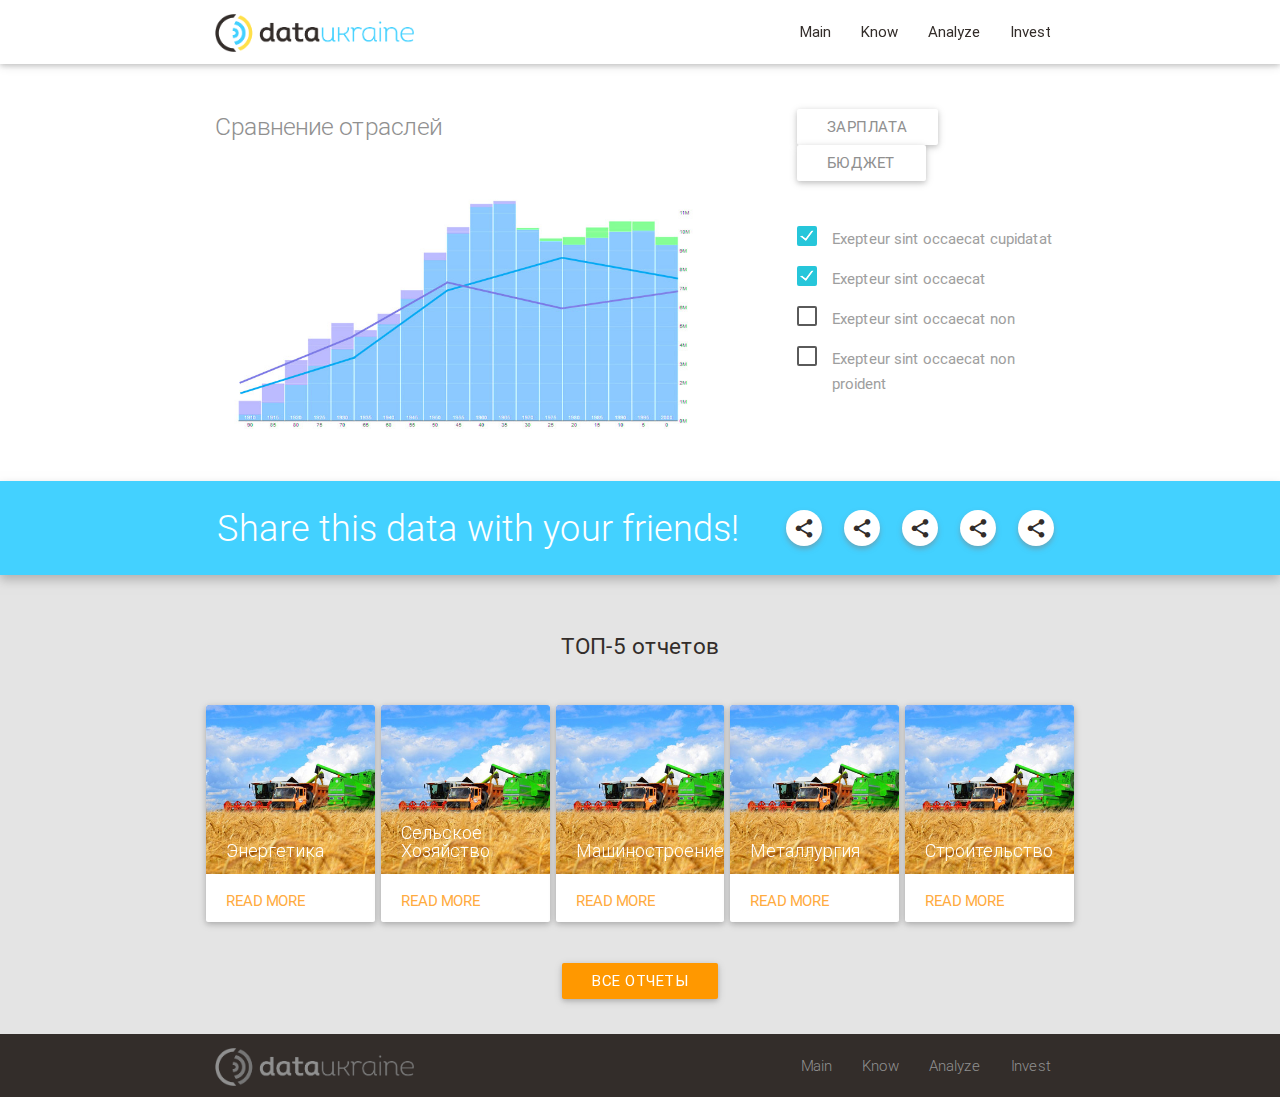
==== analyze.html @ 665a2285 "analyze page" ====
<!DOCTYPE html>
<html lang="en">
<head>
  <meta http-equiv="Content-Type" content="text/html; charset=UTF-8"/>
  <meta name="viewport" content="width=device-width, initial-scale=1, maximum-scale=1.0, user-scalable=no"/>
  <title>DataUkraine Analyze</title>

  <!-- CSS  -->
  <link href="css/materialize.css" type="text/css" rel="stylesheet" media="screen,projection"/>
  <link href="css/style.css" type="text/css" rel="stylesheet" media="screen,projection"/>
</head>
<body>
  <header class="fixed">
    <nav id="navigation" class="white" role="navigation">
      <div class="nav-wrapper container">
        <a id="logo-container" href="#" class="brand-logo">
          <img src="images/logo.png" alt="Logo">
        </a>
        <ul class="right hide-on-med-and-down">
          <li><a href="#">Main</a></li>
          <li><a href="#">Know</a></li>
          <li><a href="#">Analyze</a></li>
          <li><a href="#">Invest</a></li>
        </ul>

        <ul id="nav-mobile" class="side-nav">
          <li><a href="#">Main</a></li>
          <li><a href="#">Know</a></li>
          <li><a href="#">Analyze</a></li>
          <li><a href="#">Invest</a></li>
        </ul>
        <a href="#" data-activates="nav-mobile" class="button-collapse"><i class="mdi-navigation-menu"></i></a>
      </div>
    </nav>
  </header>

  <main>

    <div class="section">
      <div class="container">
        <div class="row">
          <div class="col m8">
            <div class="heading">
              <h5 class="header light light-grey-text">Сравнение отраслей</h5>
            </div>
            <div class="image">
              <img src="images/analyze-chart.jpg" alt="">
            </div>
          </div>
          <div class="col m4">
            <div class="heading">
              <a href="#" class="btn white light-grey-text">Зарплата</a>
              <a href="#" class="btn white light-grey-text">Бюджет</a>
            </div>
            <form action="#">
              <p>
                <input type="checkbox" class="filled-in" id="ch-checkbox-1" checked="checked" />
                <label for="ch-checkbox-1">Exepteur sint occaecat cupidatat</label>
              </p>
              <p>
                <input type="checkbox" class="filled-in" id="ch-checkbox-2" checked="checked" />
                <label for="ch-checkbox-2">Exepteur sint occaecat</label>
              </p>
              <p>
                <input type="checkbox" class="filled-in" id="ch-checkbox-3" />
                <label for="ch-checkbox-3">Exepteur sint occaecat non</label>
              </p>
               <p>
                <input type="checkbox" class="filled-in" id="ch-checkbox-4" />
                <label for="ch-checkbox-4">Exepteur sint occaecat non proident</label>
              </p>
            </form>
          </div>
        </div>
      </div>
    </div>

    <div class="section blue share-section bottom-shadow">
      <div class="container">
        <div class="center">
          <h4 class="header light white-text">Share this data with your friends!</h4>
          <ul class="sharing">
            <li>
              <a href="#"><i class="mdi-social-share"></i></a>
            </li>
            <li>
              <a href="#"><i class="mdi-social-share"></i></a>
            </li>
            <li>
              <a href="#"><i class="mdi-social-share"></i></a>
            </li>
            <li>
              <a href="#"><i class="mdi-social-share"></i></a>
            </li>
            <li>
              <a href="#"><i class="mdi-social-share"></i></a>
            </li>
          </ul>
        </div>
      </div>
    </div>

    <div class="section light-grey-bg">
      <div class="container">
        <h2 class="section-title center black-text">ТОП-5 отчетов</h2>
        <div class="row">
          <div class="items-grid grid-5">

            <div class="item">
              <div class="card no-content">
                <div class="card-image waves-effect waves-block waves-light">
                  <img src="images/card-img.jpg">
                  <span class="card-title">Энергетика</span>
                </div>
                <div class="card-action">
                  <a href="#">Read more</a>
                </div>
              </div>
            </div>
            <div class="item">
              <div class="card no-content">
                <div class="card-image waves-effect waves-block waves-light">
                  <img src="images/card-img.jpg">
                  <span class="card-title">Сельское Хозяйство</span>
                </div>
                <div class="card-action">
                  <a href="#">Read more</a>
                </div>
              </div>
            </div>
            <div class="item">
              <div class="card no-content">
                <div class="card-image waves-effect waves-block waves-light">
                  <img src="images/card-img.jpg">
                  <span class="card-title">Машиностроение</span>
                </div>
                <div class="card-action">
                  <a href="#">Read more</a>
                </div>
              </div>
            </div>
            <div class="item">
              <div class="card no-content">
                <div class="card-image waves-effect waves-block waves-light">
                  <img src="images/card-img.jpg">
                  <span class="card-title">Металлургия</span>
                </div>
                <div class="card-action">
                  <a href="#">Read more</a>
                </div>
              </div>
            </div>
            <div class="item">
              <div class="card no-content">
                <div class="card-image waves-effect waves-block waves-light">
                  <img src="images/card-img.jpg">
                  <span class="card-title">Строительство</span>
                </div>
                <div class="card-action">
                  <a href="#">Read more</a>
                </div>
              </div>
            </div>
          </div>
        </div>

        <div class="row center">
          <a href="#" class="btn waves-effect waves-light orange">Все отчеты</a>
        </div>
      </div>
    </div>

  </main>

  <footer class="page-footer">
    <div class="footer-copyright">
      <div class="container">
        <div class="row">
          <div class="col m6">
            <div class="footer-logo">
              <img src="images/footer-logo.png" alt="Footer logo">
            </div>
          </div>
          <div class="col m6">
            <nav class="footer-nav">
              <ul class="right hide-on-med-and-down">
                <li><a href="#">Main</a></li>
                <li><a href="#">Know</a></li>
                <li><a href="#">Analyze</a></li>
                <li><a href="#">Invest</a></li>
              </ul>
            </nav>
          </div>
        </div>
      </div>
    </div>
  </footer>


  <!--  Scripts-->
  <script src="https://code.jquery.com/jquery-2.1.1.min.js"></script>
  <script src="js/bin/materialize.js"></script>
  <script src="js/scrollFire.js"></script>
  <script src="js/init.js"></script>

  </body>
</html>
---- css/style.css ----
/**** GENERAL ****/
/* line 10, ../sass/style.scss */
.image img {
  width: 100%;
}

/* line 11, ../sass/style.scss */
.upper {
  text-transform: uppercase;
}

/* line 13, ../sass/style.scss */
.black-text {
  color: #332d2a !important;
}

/* line 14, ../sass/style.scss */
.grey-text {
  color: #767676 !important;
}

/* line 15, ../sass/style.scss */
.light-grey-text {
  color: #909090 !important;
}

/* line 16, ../sass/style.scss */
.yellow-text {
  color: #ffe04a !important;
}

/* line 17, ../sass/style.scss */
.blue-text {
  color: #43d1ff !important;
}

/* line 19, ../sass/style.scss */
.yellow {
  background-color: #ffe04a !important;
}

/* line 20, ../sass/style.scss */
.blue {
  background-color: #43d1ff !important;
}

/* line 21, ../sass/style.scss */
.light-grey {
  background-color: #909090 !important;
}

/* line 22, ../sass/style.scss */
.light-grey-bg {
  background-color: #e4e4e4 !important;
}

/* line 23, ../sass/style.scss */
.text-shadow {
  text-shadow: 1px 1px 1px black;
}

/* line 25, ../sass/style.scss */
.bottom-shadow {
  -webkit-box-shadow: 0 5px 10px 0px rgba(128, 128, 128, 0.5);
  -moz-box-shadow: 0 5px 10px 0px rgba(128, 128, 128, 0.5);
  box-shadow: 0 5px 10px 0px rgba(128, 128, 128, 0.5);
}

/* line 31, ../sass/style.scss */
.transparent {
  background-color: transparent !important;
  box-shadow: none !important;
  -webkit-box-shadow: none !important;
  -moz-box-shadow: none !important;
}

/* line 37, ../sass/style.scss */
.share-section {
  position: relative;
}
/* line 39, ../sass/style.scss */
.share-section .header {
  display: inline-block;
  margin: 0;
  font-size: 36px;
  line-height: 64px;
  vertical-align: middle;
}
/* line 40, ../sass/style.scss */
.share-section .sharing {
  display: inline-block;
  margin: 0 0 0 34px;
  padding: 0;
}
/* line 43, ../sass/style.scss */
.share-section .sharing li {
  display: inline-block;
  width: 54px;
  height: 54px;
  line-height: 64px;
  vertical-align: middle;
}
/* line 49, ../sass/style.scss */
.share-section .sharing li a {
  display: inline-block;
  text-align: center;
  height: 36px;
  width: 36px;
  line-height: 36px;
  border-radius: 50%;
  background: #fff;
  font-size: 22px;
  color: #332d2a;
  -webkit-box-shadow: 0 3px 5px 0px rgba(128, 128, 128, 0.5);
  -moz-box-shadow: 0 3px 5px 0px rgba(128, 128, 128, 0.5);
  box-shadow: 0 3px 5px 0px rgba(128, 128, 128, 0.5);
  -webkit-transition-duration: 0.3s;
  -moz-transition-duration: 0.3s;
  -ms-transition-duration: 0.3s;
  -o-transition-duration: 0.3s;
  transition-duration: 0.3s;
}
/* line 67, ../sass/style.scss */
.share-section .sharing li:hover a {
  background: orange;
  color: #fff;
  -webkit-transform: scale(1.5);
  -moz-transform: scale(1.5);
  -ms-transform: scale(1.5);
  -o-transform: scale(1.5);
  transform: scale(1.5);
}

/* line 81, ../sass/style.scss */
.fixed {
  position: fixed;
  top: 0;
  left: 0;
  right: 0;
  z-index: 9000;
}

/**** HEADER ****/
/* line 85, ../sass/style.scss */
header nav {
  -moz-transition: background-color 0.5s ease;
  -o-transition: background-color 0.5s ease;
  -webkit-transition: background-color 0.5s ease;
  transition: background-color 0.5s ease;
}
/* line 86, ../sass/style.scss */
header nav a {
  color: #332d2a;
}
/* line 92, ../sass/style.scss */
header nav.transparent {
  /*a {color: white;}*/
}

/* line 97, ../sass/style.scss */
.brand-logo img, .footer-logo img {
  max-width: 200px;
  padding: 14px 0;
}

/**** PAGE ****/
/* line 100, ../sass/style.scss */
.section-title {
  font-size: 1.5rem;
}

/* line 102, ../sass/style.scss */
.items-grid .item {
  padding: 0 3px;
  margin: 0;
  margin-bottom: 6px;
}
/* line 106, ../sass/style.scss */
.items-grid .item .wrapper {
  text-align: center;
  padding: 20px;
  background: #ccc;
  -moz-transition: background 0.5s ease;
  -o-transition: background 0.5s ease;
  -webkit-transition: background 0.5s ease;
  transition: background 0.5s ease;
}
/* line 114, ../sass/style.scss */
.items-grid .item .wrapper .title {
  text-transform: uppercase;
  color: #332d2a;
}
/* line 115, ../sass/style.scss */
.items-grid .item .wrapper .value {
  font-size: 2.5rem;
  color: #332d2a;
}
/* line 116, ../sass/style.scss */
.items-grid .item .wrapper:hover {
  background: #332d2a !important;
}
/* line 118, ../sass/style.scss */
.items-grid .item .wrapper:hover .title, .items-grid .item .wrapper:hover .value {
  color: #fff;
}

/* line 124, ../sass/style.scss */
.grid-5 .item {
  width: 20%;
  float: left;
}
/* line 126, ../sass/style.scss */
.grid-5 .item .wrapper {
  padding: 40px 20px;
}

/* line 131, ../sass/style.scss */
.greed-green .item .wrapper {
  background: #fff54e;
}
/* line 132, ../sass/style.scss */
.greed-green .item:nth-child(1) .wrapper {
  background: #5da30f;
}
/* line 133, ../sass/style.scss */
.greed-green .item:nth-child(2) .wrapper {
  background: #70be1a;
}
/* line 134, ../sass/style.scss */
.greed-green .item:nth-child(3) .wrapper {
  background: #7fcd2b;
}
/* line 135, ../sass/style.scss */
.greed-green .item:nth-child(4) .wrapper {
  background: #8ce42e;
}
/* line 136, ../sass/style.scss */
.greed-green .item:nth-child(5) .wrapper {
  background: #8ce42e;
}
/* line 137, ../sass/style.scss */
.greed-green .item:nth-child(6) .wrapper {
  background: #a4e95a;
}
/* line 138, ../sass/style.scss */
.greed-green .item:nth-child(7) .wrapper {
  background: #c2e95a;
}
/* line 139, ../sass/style.scss */
.greed-green .item:nth-child(8) .wrapper {
  background: #cce959;
}
/* line 140, ../sass/style.scss */
.greed-green .item:nth-child(9) .wrapper {
  background: #e7e958;
}
/* line 141, ../sass/style.scss */
.greed-green .item:nth-child(10) .wrapper {
  background: #fff54e;
}

/* line 144, ../sass/style.scss */
.cta-container {
  background-image: url("../images/background1.jpg");
  background-repeat: no-repeat;
  background-position: center;
  background-size: cover;
}
/* line 149, ../sass/style.scss */
.cta-container .wrapper {
  padding: 30px 0;
  overflow: hidden;
  height: 100%;
  background-color: rgba(71, 209, 255, 0.55);
}

/* line 152, ../sass/style.scss */
.section .heading {
  padding: 30px 0;
}
/* line 154, ../sass/style.scss */
.section .heading .header {
  margin: 0;
  line-height: 36px;
}

/* line 158, ../sass/style.scss */
.card .card-title {
  font-size: 18px;
  line-height: 1;
}
/* line 160, ../sass/style.scss */
.card.no-content .card-action {
  border-top: none;
  padding-top: 10px;
  padding-bottom: 10px;
}

/**** FOOTER ****/
/* line 164, ../sass/style.scss */
footer.page-footer {
  padding-top: 0;
  margin-top: 0;
}
/* line 167, ../sass/style.scss */
footer.page-footer .footer-copyright {
  background-color: #332d2a;
  height: 63px;
  line-height: 63px;
}
/* line 168, ../sass/style.scss */
footer.page-footer .footer-nav {
  box-shadow: none !important;
  background: transparent;
}
/* line 169, ../sass/style.scss */
footer.page-footer a {
  color: #909090;
}

/**** RESPONSE ****/
@media screen and (max-width: 768px) {
  /* line 176, ../sass/style.scss */
  .grid-5 .item {
    width: 25%;
    float: left;
  }
  /* line 178, ../sass/style.scss */
  .grid-5 .item .wrapper {
    padding: 20px 10px;
  }
}
@media screen and (max-width: 640px) {
  /* line 184, ../sass/style.scss */
  .grid-5 .item {
    width: 33.33%;
    float: left;
  }
  /* line 186, ../sass/style.scss */
  .grid-5 .item .wrapper {
    padding: 30px 10px;
  }
}
@media screen and (max-width: 480px) {
  /* line 192, ../sass/style.scss */
  .grid-5 .item {
    width: 50%;
    float: left;
  }
  /* line 194, ../sass/style.scss */
  .grid-5 .item .wrapper {
    padding: 20px 10px;
  }

  /* line 197, ../sass/style.scss */
  .brand-logo {
    right: 50%;
  }

  /* line 198, ../sass/style.scss */
  .brand-logo img, .footer-logo img {
    max-width: 150px;
  }
}
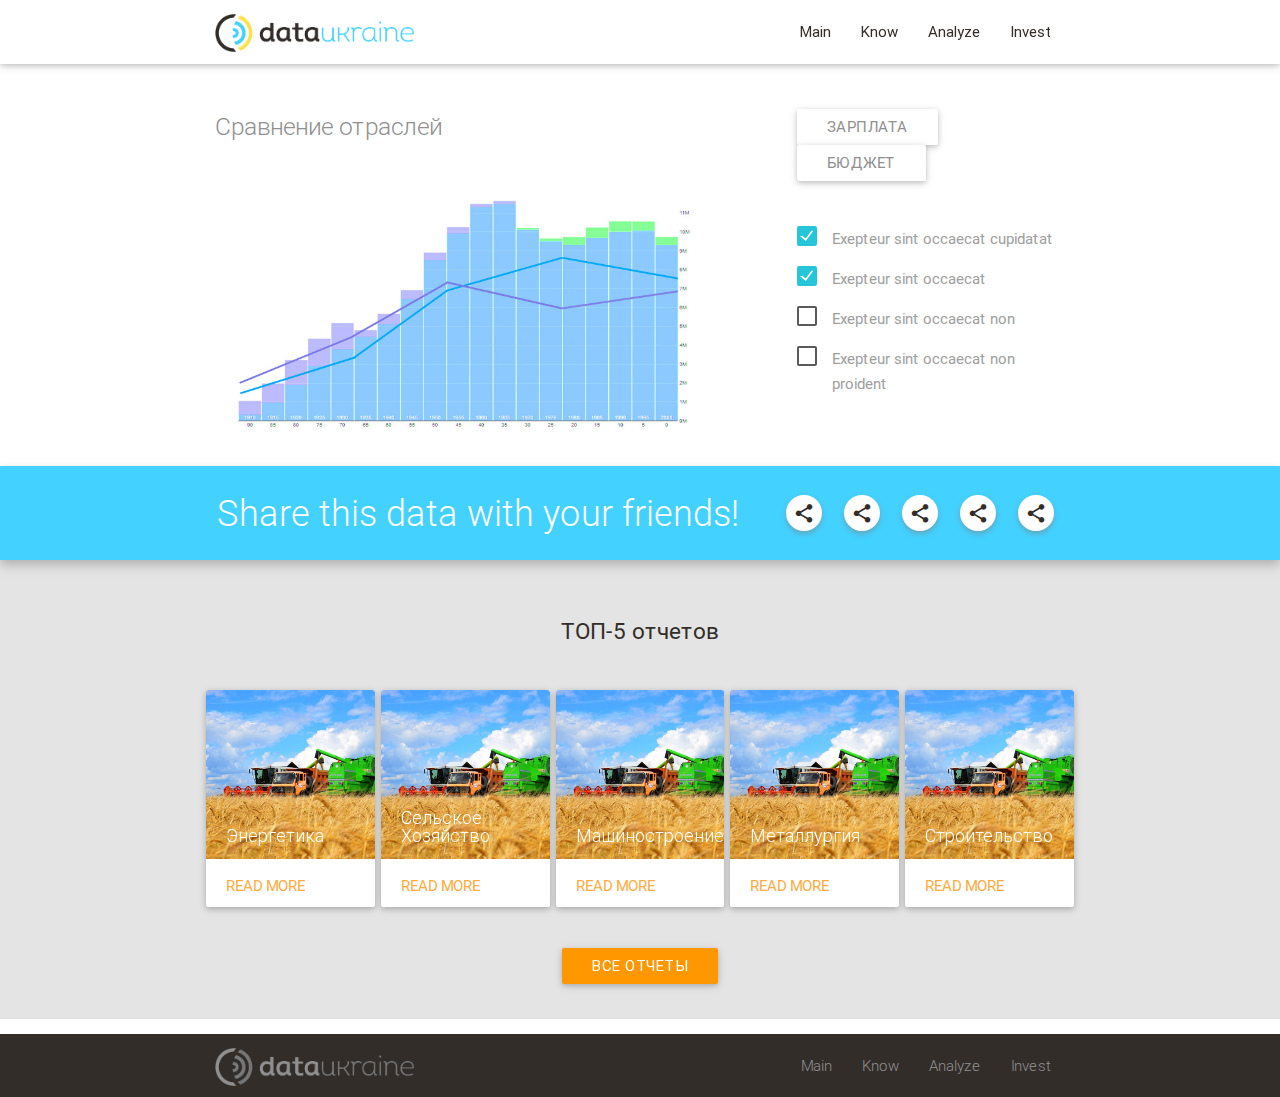
==== commit 5ff6a278: "login & register pages" ====
--- a/analyze.html
+++ b/analyze.html
@@ -36,7 +36,7 @@
 
   <main>
 
-    <div class="section">
+    <section class="section">
       <div class="container">
         <div class="row">
           <div class="col m8">
@@ -75,7 +75,7 @@
       </div>
     </div>
 
-    <div class="section blue share-section bottom-shadow">
+    <section class="section blue share-section bottom-shadow">
       <div class="container">
         <div class="center">
           <h4 class="header light white-text">Share this data with your friends!</h4>
@@ -98,9 +98,9 @@
           </ul>
         </div>
       </div>
-    </div>
-
-    <div class="section light-grey-bg">
+    </section>
+
+    <section class="section light-grey-bg">
       <div class="container">
         <h2 class="section-title center black-text">ТОП-5 отчетов</h2>
         <div class="row">
@@ -168,7 +168,7 @@
           <a href="#" class="btn waves-effect waves-light orange">Все отчеты</a>
         </div>
       </div>
-    </div>
+    </section>
 
   </main>
 
--- a/css/style.css
+++ b/css/style.css
@@ -1,84 +1,145 @@
+/* line 1, ../sass/animate.scss */
+.animated {
+  -webkit-animation-duration: 1s;
+  animation-duration: 1s;
+  -webkit-animation-fill-mode: both;
+  animation-fill-mode: both;
+}
+
+/* line 8, ../sass/animate.scss */
+.delayed {
+  -webkit-animation-delay: 0.6s;
+  animation-delay: 0.6s;
+}
+
+@-webkit-keyframes fadeInUp {
+  0% {
+    opacity: 0;
+    -webkit-transform: translate3d(0, 50%, 0);
+    transform: translate3d(0, 50%, 0);
+  }
+  100% {
+    opacity: 1;
+    -webkit-transform: none;
+    transform: none;
+  }
+}
+@keyframes fadeInUp {
+  0% {
+    opacity: 0;
+    -webkit-transform: translate3d(0, 50%, 0);
+    transform: translate3d(0, 50%, 0);
+  }
+  100% {
+    opacity: 1;
+    -webkit-transform: none;
+    transform: none;
+  }
+}
+/* line 41, ../sass/animate.scss */
+.fadeInUp {
+  -webkit-animation-name: fadeInUp;
+  animation-name: fadeInUp;
+}
+
 /**** GENERAL ****/
-/* line 10, ../sass/style.scss */
+/* line 16, ../sass/style.scss */
+.clearboth {
+  clear: both;
+  float: none;
+  width: 100%;
+}
+
+/* line 17, ../sass/style.scss */
 .image img {
   width: 100%;
 }
 
-/* line 11, ../sass/style.scss */
+/* line 18, ../sass/style.scss */
 .upper {
   text-transform: uppercase;
 }
 
-/* line 13, ../sass/style.scss */
+/* line 20, ../sass/style.scss */
 .black-text {
   color: #332d2a !important;
 }
 
-/* line 14, ../sass/style.scss */
+/* line 21, ../sass/style.scss */
 .grey-text {
   color: #767676 !important;
 }
 
-/* line 15, ../sass/style.scss */
+/* line 22, ../sass/style.scss */
 .light-grey-text {
   color: #909090 !important;
 }
 
-/* line 16, ../sass/style.scss */
+/* line 23, ../sass/style.scss */
 .yellow-text {
   color: #ffe04a !important;
 }
 
-/* line 17, ../sass/style.scss */
+/* line 24, ../sass/style.scss */
 .blue-text {
   color: #43d1ff !important;
 }
 
-/* line 19, ../sass/style.scss */
+/* line 26, ../sass/style.scss */
 .yellow {
   background-color: #ffe04a !important;
 }
 
-/* line 20, ../sass/style.scss */
+/* line 27, ../sass/style.scss */
 .blue {
   background-color: #43d1ff !important;
 }
 
-/* line 21, ../sass/style.scss */
+/* line 28, ../sass/style.scss */
 .light-grey {
   background-color: #909090 !important;
 }
 
-/* line 22, ../sass/style.scss */
+/* line 29, ../sass/style.scss */
 .light-grey-bg {
   background-color: #e4e4e4 !important;
 }
 
-/* line 23, ../sass/style.scss */
+/* line 30, ../sass/style.scss */
 .text-shadow {
   text-shadow: 1px 1px 1px black;
 }
 
-/* line 25, ../sass/style.scss */
+/* line 32, ../sass/style.scss */
+.link {
+  display: inline-block;
+  height: 36px;
+  line-height: 36px;
+  padding: 0 2rem;
+  text-align: center;
+  text-transform: uppercase;
+}
+
+/* line 34, ../sass/style.scss */
 .bottom-shadow {
-  -webkit-box-shadow: 0 5px 10px 0px rgba(128, 128, 128, 0.5);
-  -moz-box-shadow: 0 5px 10px 0px rgba(128, 128, 128, 0.5);
-  box-shadow: 0 5px 10px 0px rgba(128, 128, 128, 0.5);
-}
-
-/* line 31, ../sass/style.scss */
+  -moz-box-shadow: rgba(128, 128, 128, 0.5) 0 5px 10px 0px;
+  -webkit-box-shadow: rgba(128, 128, 128, 0.5) 0 5px 10px 0px;
+  box-shadow: rgba(128, 128, 128, 0.5) 0 5px 10px 0px;
+}
+
+/* line 36, ../sass/style.scss */
 .transparent {
   background-color: transparent !important;
+  -moz-box-shadow: none !important;
+  -webkit-box-shadow: none !important;
   box-shadow: none !important;
-  -webkit-box-shadow: none !important;
-  -moz-box-shadow: none !important;
-}
-
-/* line 37, ../sass/style.scss */
+}
+
+/* line 40, ../sass/style.scss */
 .share-section {
   position: relative;
 }
-/* line 39, ../sass/style.scss */
+/* line 42, ../sass/style.scss */
 .share-section .header {
   display: inline-block;
   margin: 0;
@@ -86,13 +147,13 @@
   line-height: 64px;
   vertical-align: middle;
 }
-/* line 40, ../sass/style.scss */
+/* line 43, ../sass/style.scss */
 .share-section .sharing {
   display: inline-block;
   margin: 0 0 0 34px;
   padding: 0;
 }
-/* line 43, ../sass/style.scss */
+/* line 46, ../sass/style.scss */
 .share-section .sharing li {
   display: inline-block;
   width: 54px;
@@ -100,7 +161,7 @@
   line-height: 64px;
   vertical-align: middle;
 }
-/* line 49, ../sass/style.scss */
+/* line 52, ../sass/style.scss */
 .share-section .sharing li a {
   display: inline-block;
   text-align: center;
@@ -111,27 +172,25 @@
   background: #fff;
   font-size: 22px;
   color: #332d2a;
-  -webkit-box-shadow: 0 3px 5px 0px rgba(128, 128, 128, 0.5);
-  -moz-box-shadow: 0 3px 5px 0px rgba(128, 128, 128, 0.5);
-  box-shadow: 0 3px 5px 0px rgba(128, 128, 128, 0.5);
-  -webkit-transition-duration: 0.3s;
-  -moz-transition-duration: 0.3s;
-  -ms-transition-duration: 0.3s;
-  -o-transition-duration: 0.3s;
-  transition-duration: 0.3s;
-}
-/* line 67, ../sass/style.scss */
+  -moz-box-shadow: rgba(128, 128, 128, 0.5) 0 3px 5px 0px;
+  -webkit-box-shadow: rgba(128, 128, 128, 0.5) 0 3px 5px 0px;
+  box-shadow: rgba(128, 128, 128, 0.5) 0 3px 5px 0px;
+  -moz-transition-duration: 0.25s;
+  -o-transition-duration: 0.25s;
+  -webkit-transition-duration: 0.25s;
+  transition-duration: 0.25s;
+}
+/* line 63, ../sass/style.scss */
 .share-section .sharing li:hover a {
   background: orange;
   color: #fff;
-  -webkit-transform: scale(1.5);
   -moz-transform: scale(1.5);
   -ms-transform: scale(1.5);
-  -o-transform: scale(1.5);
+  -webkit-transform: scale(1.5);
   transform: scale(1.5);
 }
 
-/* line 81, ../sass/style.scss */
+/* line 73, ../sass/style.scss */
 .fixed {
   position: fixed;
   top: 0;
@@ -141,41 +200,41 @@
 }
 
 /**** HEADER ****/
-/* line 85, ../sass/style.scss */
+/* line 77, ../sass/style.scss */
 header nav {
-  -moz-transition: background-color 0.5s ease;
-  -o-transition: background-color 0.5s ease;
-  -webkit-transition: background-color 0.5s ease;
-  transition: background-color 0.5s ease;
-}
-/* line 86, ../sass/style.scss */
+  -moz-transition: background 0.5s ease;
+  -o-transition: background 0.5s ease;
+  -webkit-transition: background 0.5s ease;
+  transition: background 0.5s ease;
+}
+/* line 78, ../sass/style.scss */
 header nav a {
   color: #332d2a;
 }
-/* line 92, ../sass/style.scss */
+/* line 81, ../sass/style.scss */
 header nav.transparent {
   /*a {color: white;}*/
 }
 
-/* line 97, ../sass/style.scss */
+/* line 86, ../sass/style.scss */
 .brand-logo img, .footer-logo img {
   max-width: 200px;
   padding: 14px 0;
 }
 
 /**** PAGE ****/
-/* line 100, ../sass/style.scss */
+/* line 89, ../sass/style.scss */
 .section-title {
   font-size: 1.5rem;
 }
 
-/* line 102, ../sass/style.scss */
+/* line 91, ../sass/style.scss */
 .items-grid .item {
   padding: 0 3px;
   margin: 0;
   margin-bottom: 6px;
 }
-/* line 106, ../sass/style.scss */
+/* line 95, ../sass/style.scss */
 .items-grid .item .wrapper {
   text-align: center;
   padding: 20px;
@@ -185,88 +244,88 @@
   -webkit-transition: background 0.5s ease;
   transition: background 0.5s ease;
 }
-/* line 114, ../sass/style.scss */
+/* line 100, ../sass/style.scss */
 .items-grid .item .wrapper .title {
   text-transform: uppercase;
   color: #332d2a;
 }
-/* line 115, ../sass/style.scss */
+/* line 101, ../sass/style.scss */
 .items-grid .item .wrapper .value {
   font-size: 2.5rem;
   color: #332d2a;
 }
-/* line 116, ../sass/style.scss */
+/* line 102, ../sass/style.scss */
 .items-grid .item .wrapper:hover {
   background: #332d2a !important;
 }
-/* line 118, ../sass/style.scss */
+/* line 104, ../sass/style.scss */
 .items-grid .item .wrapper:hover .title, .items-grid .item .wrapper:hover .value {
   color: #fff;
 }
 
-/* line 124, ../sass/style.scss */
+/* line 110, ../sass/style.scss */
 .grid-5 .item {
   width: 20%;
   float: left;
 }
-/* line 126, ../sass/style.scss */
+/* line 112, ../sass/style.scss */
 .grid-5 .item .wrapper {
   padding: 40px 20px;
 }
 
-/* line 131, ../sass/style.scss */
+/* line 117, ../sass/style.scss */
 .greed-green .item .wrapper {
   background: #fff54e;
 }
-/* line 132, ../sass/style.scss */
+/* line 118, ../sass/style.scss */
 .greed-green .item:nth-child(1) .wrapper {
   background: #5da30f;
 }
-/* line 133, ../sass/style.scss */
+/* line 119, ../sass/style.scss */
 .greed-green .item:nth-child(2) .wrapper {
   background: #70be1a;
 }
-/* line 134, ../sass/style.scss */
+/* line 120, ../sass/style.scss */
 .greed-green .item:nth-child(3) .wrapper {
   background: #7fcd2b;
 }
-/* line 135, ../sass/style.scss */
+/* line 121, ../sass/style.scss */
 .greed-green .item:nth-child(4) .wrapper {
   background: #8ce42e;
 }
-/* line 136, ../sass/style.scss */
+/* line 122, ../sass/style.scss */
 .greed-green .item:nth-child(5) .wrapper {
   background: #8ce42e;
 }
-/* line 137, ../sass/style.scss */
+/* line 123, ../sass/style.scss */
 .greed-green .item:nth-child(6) .wrapper {
   background: #a4e95a;
 }
-/* line 138, ../sass/style.scss */
+/* line 124, ../sass/style.scss */
 .greed-green .item:nth-child(7) .wrapper {
   background: #c2e95a;
 }
-/* line 139, ../sass/style.scss */
+/* line 125, ../sass/style.scss */
 .greed-green .item:nth-child(8) .wrapper {
   background: #cce959;
 }
-/* line 140, ../sass/style.scss */
+/* line 126, ../sass/style.scss */
 .greed-green .item:nth-child(9) .wrapper {
   background: #e7e958;
 }
-/* line 141, ../sass/style.scss */
+/* line 127, ../sass/style.scss */
 .greed-green .item:nth-child(10) .wrapper {
   background: #fff54e;
 }
 
-/* line 144, ../sass/style.scss */
+/* line 130, ../sass/style.scss */
 .cta-container {
   background-image: url("../images/background1.jpg");
   background-repeat: no-repeat;
   background-position: center;
   background-size: cover;
 }
-/* line 149, ../sass/style.scss */
+/* line 135, ../sass/style.scss */
 .cta-container .wrapper {
   padding: 30px 0;
   overflow: hidden;
@@ -274,22 +333,22 @@
   background-color: rgba(71, 209, 255, 0.55);
 }
 
-/* line 152, ../sass/style.scss */
+/* line 138, ../sass/style.scss */
 .section .heading {
   padding: 30px 0;
 }
-/* line 154, ../sass/style.scss */
+/* line 140, ../sass/style.scss */
 .section .heading .header {
   margin: 0;
   line-height: 36px;
 }
 
-/* line 158, ../sass/style.scss */
+/* line 144, ../sass/style.scss */
 .card .card-title {
   font-size: 18px;
   line-height: 1;
 }
-/* line 160, ../sass/style.scss */
+/* line 146, ../sass/style.scss */
 .card.no-content .card-action {
   border-top: none;
   padding-top: 10px;
@@ -297,67 +356,116 @@
 }
 
 /**** FOOTER ****/
-/* line 164, ../sass/style.scss */
+/* line 150, ../sass/style.scss */
 footer.page-footer {
   padding-top: 0;
   margin-top: 0;
 }
-/* line 167, ../sass/style.scss */
+/* line 153, ../sass/style.scss */
 footer.page-footer .footer-copyright {
   background-color: #332d2a;
   height: 63px;
   line-height: 63px;
 }
-/* line 168, ../sass/style.scss */
+/* line 154, ../sass/style.scss */
 footer.page-footer .footer-nav {
   box-shadow: none !important;
   background: transparent;
 }
-/* line 169, ../sass/style.scss */
+/* line 155, ../sass/style.scss */
 footer.page-footer a {
   color: #909090;
 }
 
+/******* LOGIN PAGE *******/
+/* line 161, ../sass/style.scss */
+body.fixed {
+  position: absolute;
+  top: 0;
+  left: 0;
+  right: 0;
+  bottom: 0;
+  overflow: hidden;
+}
+
+/* line 162, ../sass/style.scss */
+#login-banner {
+  position: fixed;
+  z-index: 0;
+  top: 0;
+  left: 0;
+  right: 0;
+  height: 350px;
+  overflow: hidden;
+  background-image: url("../images/background.jpg");
+  background-repeat: no-repeat;
+  background-position: center;
+  background-size: cover;
+}
+
+/* line 169, ../sass/style.scss */
+.login-section {
+  position: relative;
+  z-index: 1;
+  margin-top: 50px;
+}
+
+/* line 170, ../sass/style.scss */
+.logo-text {
+  font-size: 1.5em;
+  padding: 1em 0;
+}
+
+/* line 171, ../sass/style.scss */
+.login-wrapper {
+  background-color: white;
+  padding: 34px;
+}
+/* line 174, ../sass/style.scss */
+.login-wrapper .link {
+  font-size: 12px;
+}
+
 /**** RESPONSE ****/
 @media screen and (max-width: 768px) {
-  /* line 176, ../sass/style.scss */
+  /* line 180, ../sass/style.scss */
   .grid-5 .item {
     width: 25%;
     float: left;
   }
-  /* line 178, ../sass/style.scss */
+  /* line 182, ../sass/style.scss */
   .grid-5 .item .wrapper {
     padding: 20px 10px;
   }
 }
 @media screen and (max-width: 640px) {
-  /* line 184, ../sass/style.scss */
+  /* line 188, ../sass/style.scss */
   .grid-5 .item {
     width: 33.33%;
     float: left;
   }
-  /* line 186, ../sass/style.scss */
+  /* line 190, ../sass/style.scss */
   .grid-5 .item .wrapper {
     padding: 30px 10px;
   }
 }
 @media screen and (max-width: 480px) {
-  /* line 192, ../sass/style.scss */
+  /* line 196, ../sass/style.scss */
   .grid-5 .item {
     width: 50%;
     float: left;
   }
-  /* line 194, ../sass/style.scss */
+  /* line 198, ../sass/style.scss */
   .grid-5 .item .wrapper {
     padding: 20px 10px;
   }
 
-  /* line 197, ../sass/style.scss */
+  /* line 201, ../sass/style.scss */
   .brand-logo {
     right: 50%;
   }
 
-  /* line 198, ../sass/style.scss */
+  /* line 202, ../sass/style.scss */
   .brand-logo img, .footer-logo img {
     max-width: 150px;
   }
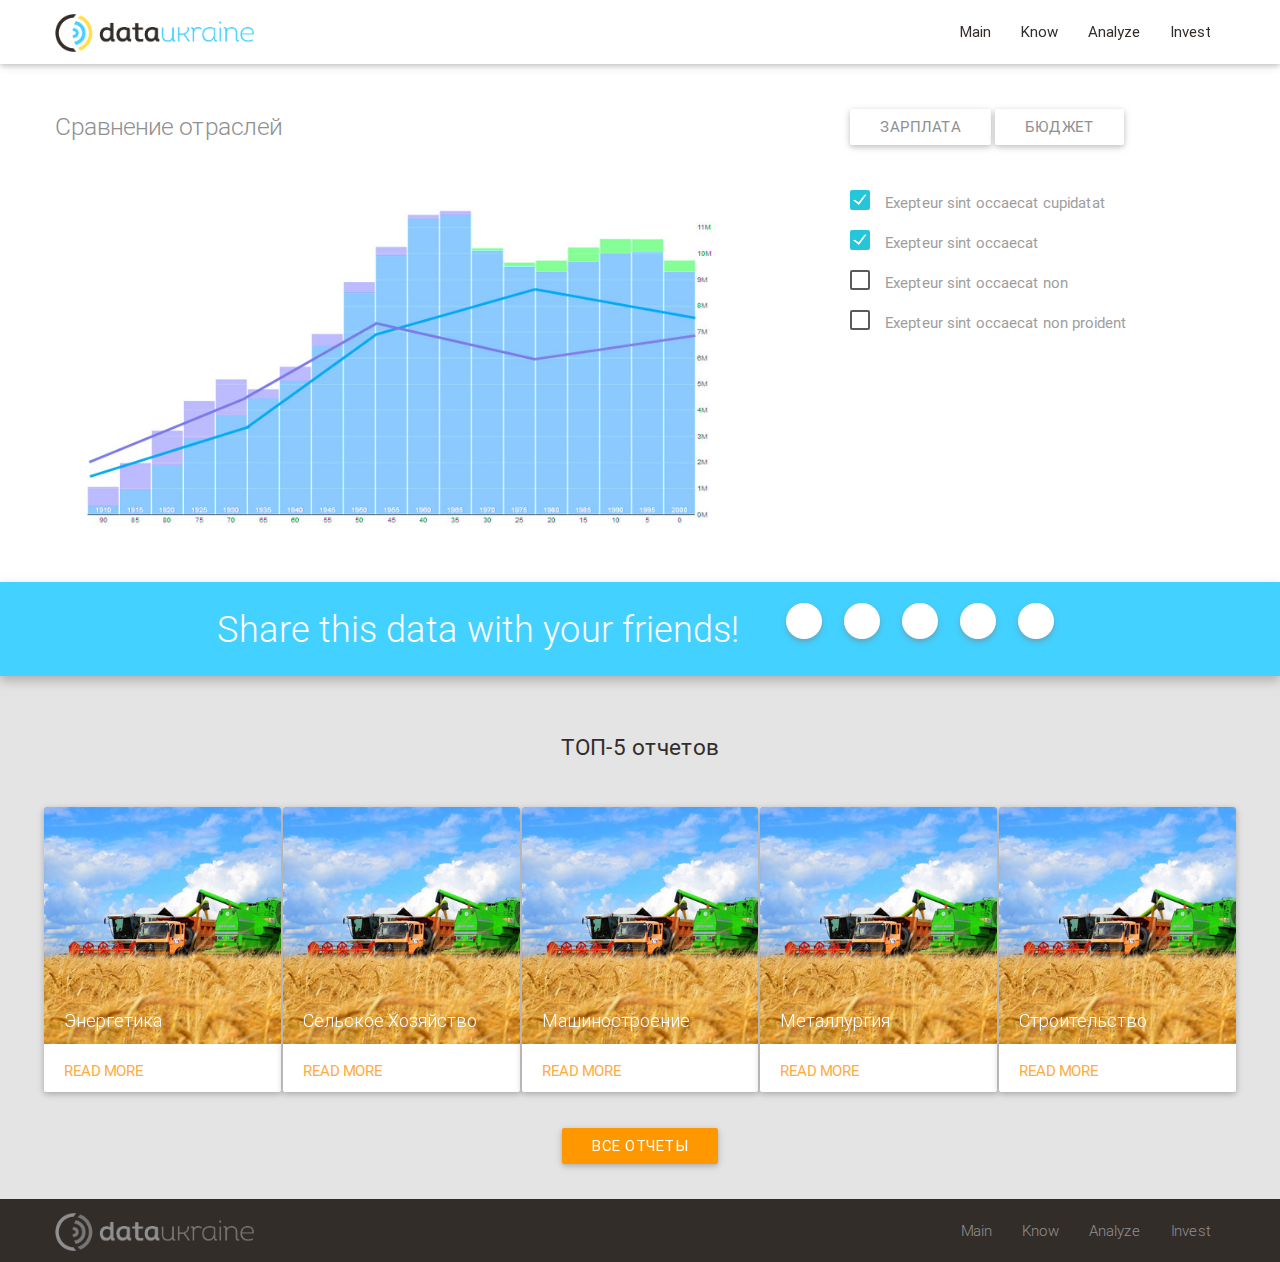
==== commit 848637de: "reports" ====
--- a/analyze.html
+++ b/analyze.html
@@ -73,7 +73,7 @@
           </div>
         </div>
       </div>
-    </div>
+    </section>
 
     <section class="section blue share-section bottom-shadow">
       <div class="container">
@@ -81,19 +81,19 @@
           <h4 class="header light white-text">Share this data with your friends!</h4>
           <ul class="sharing">
             <li>
-              <a href="#"><i class="mdi-social-share"></i></a>
-            </li>
-            <li>
-              <a href="#"><i class="mdi-social-share"></i></a>
-            </li>
-            <li>
-              <a href="#"><i class="mdi-social-share"></i></a>
-            </li>
-            <li>
-              <a href="#"><i class="mdi-social-share"></i></a>
-            </li>
-            <li>
-              <a href="#"><i class="mdi-social-share"></i></a>
+              <a href="#" class="facebook"><i class="fa fa-facebook"></i></a>
+            </li>
+            <li>
+              <a href="#" class="vk"><i class="fa fa-vk"></i></a>
+            </li>
+            <li>
+              <a href="#" class="google"><i class="fa fa-google-plus"></i></a>
+            </li>
+            <li>
+              <a href="#" class="twitter"><i class="fa fa-twitter"></i></a>
+            </li>
+            <li>
+              <a href="#" class="youtube"><i class="fa fa-youtube-play"></i></a>
             </li>
           </ul>
         </div>
--- a/css/style.css
+++ b/css/style.css
@@ -1,45 +1,398 @@
 /* line 1, ../sass/animate.scss */
 .animated {
+  -webkit-animation-fill-mode: both;
+  -moz-animation-fill-mode: both;
+  -ms-animation-fill-mode: both;
+  -o-animation-fill-mode: both;
+  animation-fill-mode: both;
   -webkit-animation-duration: 1s;
+  -moz-animation-duration: 1s;
+  -ms-animation-duration: 1s;
+  -o-animation-duration: 1s;
   animation-duration: 1s;
-  -webkit-animation-fill-mode: both;
-  animation-fill-mode: both;
-}
-
-/* line 8, ../sass/animate.scss */
-.delayed {
-  -webkit-animation-delay: 0.6s;
-  animation-delay: 0.6s;
+}
+/* line 13, ../sass/animate.scss */
+.animated .hinge {
+  -webkit-animation-duration: 2s;
+  -moz-animation-duration: 2s;
+  -ms-animation-duration: 2s;
+  -o-animation-duration: 2s;
+  animation-duration: 2s;
+}
+
+@-webkit-keyframes bounceIn {
+  0% {
+    opacity: 0;
+    -webkit-transform: scale(0.8);
+  }
+  50% {
+    opacity: 1;
+    -webkit-transform: scale(1.05);
+  }
+  100% {
+    opacity: 1;
+    -webkit-transform: scale(1);
+  }
+}
+@-moz-keyframes bounceIn {
+  0% {
+    opacity: 0;
+    -moz-transform: scale(0.8);
+  }
+  50% {
+    opacity: 1;
+    -moz-transform: scale(1.05);
+  }
+  100% {
+    opacity: 1;
+    -moz-transform: scale(1);
+  }
+}
+@-o-keyframes bounceIn {
+  0% {
+    opacity: 0;
+    -o-transform: scale(0.8);
+  }
+  50% {
+    opacity: 1;
+    -o-transform: scale(1.05);
+  }
+  100% {
+    opacity: 1;
+    -o-transform: scale(1);
+  }
+}
+@keyframes bounceIn {
+  0% {
+    opacity: 0;
+    transform: scale(0.8);
+  }
+  50% {
+    opacity: 1;
+    transform: scale(1.05);
+  }
+  100% {
+    opacity: 1;
+    transform: scale(1);
+  }
+}
+/* line 103, ../sass/animate.scss */
+.bounceIn {
+  -webkit-animation-name: bounceIn;
+  -moz-animation-name: bounceIn;
+  -o-animation-name: bounceIn;
+  animation-name: bounceIn;
+}
+
+@-webkit-keyframes fadeIn {
+  0% {
+    opacity: 0;
+  }
+  100% {
+    opacity: 1;
+  }
+}
+@-moz-keyframes fadeIn {
+  0% {
+    opacity: 0;
+  }
+  100% {
+    opacity: 1;
+  }
+}
+@-o-keyframes fadeIn {
+  0% {
+    opacity: 0;
+  }
+  100% {
+    opacity: 1;
+  }
+}
+@keyframes fadeIn {
+  0% {
+    opacity: 0;
+  }
+  100% {
+    opacity: 1;
+  }
+}
+/* line 152, ../sass/animate.scss */
+.delay {
+  -webkit-animation-delay: 0.30s;
+  -moz-animation-delay: 0.30s;
+  -o-animation-delay: 0.30s;
+  animation-delay: 0.30s;
+}
+
+/* line 159, ../sass/animate.scss */
+.delay-three {
+  -webkit-animation-delay: 0.60s;
+  -moz-animation-delay: 0.60s;
+  -o-animation-delay: 0.60s;
+  animation-delay: 0.60s;
+}
+
+/* line 167, ../sass/animate.scss */
+.delay-two {
+  -webkit-animation-delay: 1.0s;
+  -moz-animation-delay: 1.0s;
+  -o-animation-delay: 1.0s;
+  animation-delay: 1.0s;
+}
+
+/* line 174, ../sass/animate.scss */
+.delay-one {
+  -webkit-animation-delay: 1.5s;
+  -moz-animation-delay: 1.5s;
+  -o-animation-delay: 1.5s;
+  animation-delay: 1.5s;
+}
+
+/* line 181, ../sass/animate.scss */
+.fadeIn {
+  -webkit-animation-name: fadeIn;
+  -moz-animation-name: fadeIn;
+  -o-animation-name: fadeIn;
+  animation-name: fadeIn;
 }
 
 @-webkit-keyframes fadeInUp {
   0% {
     opacity: 0;
-    -webkit-transform: translate3d(0, 50%, 0);
-    transform: translate3d(0, 50%, 0);
-  }
-  100% {
-    opacity: 1;
-    -webkit-transform: none;
-    transform: none;
+    -webkit-transform: translateY(20px);
+  }
+  100% {
+    opacity: 1;
+    -webkit-transform: translateY(0);
+  }
+}
+@-moz-keyframes fadeInUp {
+  0% {
+    opacity: 0;
+    -moz-transform: translateY(20px);
+  }
+  100% {
+    opacity: 1;
+    -moz-transform: translateY(0);
+  }
+}
+@-o-keyframes fadeInUp {
+  0% {
+    opacity: 0;
+    -o-transform: translateY(20px);
+  }
+  100% {
+    opacity: 1;
+    -o-transform: translateY(0);
   }
 }
 @keyframes fadeInUp {
   0% {
     opacity: 0;
-    -webkit-transform: translate3d(0, 50%, 0);
-    transform: translate3d(0, 50%, 0);
-  }
-  100% {
-    opacity: 1;
-    -webkit-transform: none;
-    transform: none;
-  }
-}
-/* line 41, ../sass/animate.scss */
+    transform: translateY(20px);
+  }
+  100% {
+    opacity: 1;
+    transform: translateY(0);
+  }
+}
+/* line 236, ../sass/animate.scss */
 .fadeInUp {
   -webkit-animation-name: fadeInUp;
+  -moz-animation-name: fadeInUp;
+  -o-animation-name: fadeInUp;
   animation-name: fadeInUp;
+}
+
+@-webkit-keyframes fadeInDown {
+  0% {
+    opacity: 0;
+    -webkit-transform: translateY(-20px);
+  }
+  100% {
+    opacity: 1;
+    -webkit-transform: translateY(0);
+  }
+}
+@-moz-keyframes fadeInDown {
+  0% {
+    opacity: 0;
+    -moz-transform: translateY(-20px);
+  }
+  100% {
+    opacity: 1;
+    -moz-transform: translateY(0);
+  }
+}
+@-o-keyframes fadeInDown {
+  0% {
+    opacity: 0;
+    -o-transform: translateY(-20px);
+  }
+  100% {
+    opacity: 1;
+    -o-transform: translateY(0);
+  }
+}
+@keyframes fadeInDown {
+  0% {
+    opacity: 0;
+    transform: translateY(-20px);
+  }
+  100% {
+    opacity: 1;
+    transform: translateY(0);
+  }
+}
+/* line 291, ../sass/animate.scss */
+.fadeInDown {
+  -webkit-animation-name: fadeInDown;
+  -moz-animation-name: fadeInDown;
+  -o-animation-name: fadeInDown;
+  animation-name: fadeInDown;
+}
+
+@-webkit-keyframes fadeInLeft {
+  0% {
+    opacity: 0;
+    -webkit-transform: translateX(-20px);
+  }
+  100% {
+    opacity: 1;
+    -webkit-transform: translateX(0);
+  }
+}
+@-moz-keyframes fadeInLeft {
+  0% {
+    opacity: 0;
+    -moz-transform: translateX(-20px);
+  }
+  100% {
+    opacity: 1;
+    -moz-transform: translateX(0);
+  }
+}
+@-o-keyframes fadeInLeft {
+  0% {
+    opacity: 0;
+    -o-transform: translateX(-20px);
+  }
+  100% {
+    opacity: 1;
+    -o-transform: translateX(0);
+  }
+}
+@keyframes fadeInLeft {
+  0% {
+    opacity: 0;
+    transform: translateX(-20px);
+  }
+  100% {
+    opacity: 1;
+    transform: translateX(0);
+  }
+}
+/* line 346, ../sass/animate.scss */
+.fadeInLeft {
+  -webkit-animation-name: fadeInLeft;
+  -moz-animation-name: fadeInLeft;
+  -o-animation-name: fadeInLeft;
+  animation-name: fadeInLeft;
+}
+
+/* line 353, ../sass/animate.scss */
+.fadeOutDown {
+  -webkit-animation-name: fadeOutDown;
+  -moz-animation-name: fadeOutDown;
+  -o-animation-name: fadeOutDown;
+  animation-name: fadeOutDown;
+}
+
+@-webkit-keyframes fadeOutLeft {
+  0% {
+    opacity: 1;
+    -webkit-transform: translateX(0);
+  }
+  100% {
+    opacity: 0;
+    -webkit-transform: translateX(-20px);
+  }
+}
+@-moz-keyframes fadeOutLeft {
+  0% {
+    opacity: 1;
+    -moz-transform: translateX(0);
+  }
+  100% {
+    opacity: 0;
+    -moz-transform: translateX(-20px);
+  }
+}
+@-o-keyframes fadeOutLeft {
+  0% {
+    opacity: 1;
+    -o-transform: translateX(0);
+  }
+  100% {
+    opacity: 0;
+    -o-transform: translateX(-20px);
+  }
+}
+@keyframes fadeOutLeft {
+  0% {
+    opacity: 1;
+    transform: translateX(0);
+  }
+  100% {
+    opacity: 0;
+    transform: translateX(-20px);
+  }
+}
+@-webkit-keyframes fadeOut {
+  0% {
+    opacity: 1;
+  }
+  100% {
+    opacity: 0;
+  }
+}
+@-moz-keyframes fadeOut {
+  0% {
+    opacity: 1;
+  }
+  100% {
+    opacity: 0;
+  }
+}
+@-o-keyframes fadeOut {
+  0% {
+    opacity: 1;
+  }
+  100% {
+    opacity: 0;
+  }
+}
+@keyframes fadeOut {
+  0% {
+    opacity: 1;
+  }
+  100% {
+    opacity: 0;
+  }
+}
+/* line 449, ../sass/animate.scss */
+.animated .fadeOut {
+  -webkit-animation-name: fadeOut;
+  -moz-animation-name: fadeOut;
+  -o-animation-name: fadeOut;
+  animation-name: fadeOut;
+}
+/* line 455, ../sass/animate.scss */
+.animated .fadeOutLeft {
+  -webkit-animation-name: fadeOutLeft;
+  -moz-animation-name: fadeOutLeft;
+  -o-animation-name: fadeOutLeft;
+  animation-name: fadeOutLeft;
 }
 
 /**** GENERAL ****/
@@ -230,102 +583,127 @@
 
 /* line 91, ../sass/style.scss */
 .items-grid .item {
-  padding: 0 3px;
+  padding: 1px;
   margin: 0;
-  margin-bottom: 6px;
-}
-/* line 95, ../sass/style.scss */
+}
+/* line 92, ../sass/style.scss */
+.items-grid .item a {
+  position: relative;
+  display: block;
+}
+/* line 96, ../sass/style.scss */
+.items-grid .item .square {
+  width: 100%;
+  height: auto;
+  vertical-align: bottom;
+}
+/* line 97, ../sass/style.scss */
 .items-grid .item .wrapper {
+  position: absolute;
+  top: 0;
+  left: 0;
   text-align: center;
-  padding: 20px;
+  height: 100%;
+  width: 100%;
+  overflow: hidden;
   background: #ccc;
   -moz-transition: background 0.5s ease;
   -o-transition: background 0.5s ease;
   -webkit-transition: background 0.5s ease;
   transition: background 0.5s ease;
 }
-/* line 100, ../sass/style.scss */
+/* line 101, ../sass/style.scss */
+.items-grid .item .wrapper:before {
+  content: '';
+  display: inline-block;
+  height: 100%;
+  vertical-align: middle;
+}
+/* line 109, ../sass/style.scss */
+.items-grid .item .wrapper .content {
+  padding: 17px;
+  display: inline-block;
+  vertical-align: middle;
+  margin-left: -0.35em;
+}
+/* line 116, ../sass/style.scss */
 .items-grid .item .wrapper .title {
   text-transform: uppercase;
   color: #332d2a;
 }
-/* line 101, ../sass/style.scss */
+/* line 117, ../sass/style.scss */
 .items-grid .item .wrapper .value {
   font-size: 2.5rem;
   color: #332d2a;
 }
-/* line 102, ../sass/style.scss */
+/* line 118, ../sass/style.scss */
 .items-grid .item .wrapper:hover {
   background: #332d2a !important;
 }
-/* line 104, ../sass/style.scss */
+/* line 120, ../sass/style.scss */
 .items-grid .item .wrapper:hover .title, .items-grid .item .wrapper:hover .value {
   color: #fff;
 }
 
-/* line 110, ../sass/style.scss */
+/* line 126, ../sass/style.scss */
 .grid-5 .item {
   width: 20%;
   float: left;
 }
-/* line 112, ../sass/style.scss */
-.grid-5 .item .wrapper {
-  padding: 40px 20px;
-}
-
-/* line 117, ../sass/style.scss */
+
+/* line 133, ../sass/style.scss */
 .greed-green .item .wrapper {
   background: #fff54e;
 }
-/* line 118, ../sass/style.scss */
+/* line 134, ../sass/style.scss */
 .greed-green .item:nth-child(1) .wrapper {
   background: #5da30f;
 }
-/* line 119, ../sass/style.scss */
+/* line 135, ../sass/style.scss */
 .greed-green .item:nth-child(2) .wrapper {
   background: #70be1a;
 }
-/* line 120, ../sass/style.scss */
+/* line 136, ../sass/style.scss */
 .greed-green .item:nth-child(3) .wrapper {
   background: #7fcd2b;
 }
-/* line 121, ../sass/style.scss */
+/* line 137, ../sass/style.scss */
 .greed-green .item:nth-child(4) .wrapper {
   background: #8ce42e;
 }
-/* line 122, ../sass/style.scss */
+/* line 138, ../sass/style.scss */
 .greed-green .item:nth-child(5) .wrapper {
   background: #8ce42e;
 }
-/* line 123, ../sass/style.scss */
+/* line 139, ../sass/style.scss */
 .greed-green .item:nth-child(6) .wrapper {
   background: #a4e95a;
 }
-/* line 124, ../sass/style.scss */
+/* line 140, ../sass/style.scss */
 .greed-green .item:nth-child(7) .wrapper {
   background: #c2e95a;
 }
-/* line 125, ../sass/style.scss */
+/* line 141, ../sass/style.scss */
 .greed-green .item:nth-child(8) .wrapper {
   background: #cce959;
 }
-/* line 126, ../sass/style.scss */
+/* line 142, ../sass/style.scss */
 .greed-green .item:nth-child(9) .wrapper {
   background: #e7e958;
 }
-/* line 127, ../sass/style.scss */
+/* line 143, ../sass/style.scss */
 .greed-green .item:nth-child(10) .wrapper {
   background: #fff54e;
 }
 
-/* line 130, ../sass/style.scss */
+/* line 146, ../sass/style.scss */
 .cta-container {
   background-image: url("../images/background1.jpg");
   background-repeat: no-repeat;
   background-position: center;
   background-size: cover;
 }
-/* line 135, ../sass/style.scss */
+/* line 151, ../sass/style.scss */
 .cta-container .wrapper {
   padding: 30px 0;
   overflow: hidden;
@@ -333,22 +711,22 @@
   background-color: rgba(71, 209, 255, 0.55);
 }
 
-/* line 138, ../sass/style.scss */
+/* line 154, ../sass/style.scss */
 .section .heading {
   padding: 30px 0;
 }
-/* line 140, ../sass/style.scss */
+/* line 156, ../sass/style.scss */
 .section .heading .header {
   margin: 0;
   line-height: 36px;
 }
 
-/* line 144, ../sass/style.scss */
+/* line 160, ../sass/style.scss */
 .card .card-title {
   font-size: 18px;
   line-height: 1;
 }
-/* line 146, ../sass/style.scss */
+/* line 162, ../sass/style.scss */
 .card.no-content .card-action {
   border-top: none;
   padding-top: 10px;
@@ -356,29 +734,29 @@
 }
 
 /**** FOOTER ****/
-/* line 150, ../sass/style.scss */
+/* line 166, ../sass/style.scss */
 footer.page-footer {
   padding-top: 0;
   margin-top: 0;
 }
-/* line 153, ../sass/style.scss */
+/* line 169, ../sass/style.scss */
 footer.page-footer .footer-copyright {
   background-color: #332d2a;
   height: 63px;
   line-height: 63px;
 }
-/* line 154, ../sass/style.scss */
+/* line 170, ../sass/style.scss */
 footer.page-footer .footer-nav {
   box-shadow: none !important;
   background: transparent;
 }
-/* line 155, ../sass/style.scss */
+/* line 171, ../sass/style.scss */
 footer.page-footer a {
   color: #909090;
 }
 
 /******* LOGIN PAGE *******/
-/* line 161, ../sass/style.scss */
+/* line 177, ../sass/style.scss */
 body.fixed {
   position: absolute;
   top: 0;
@@ -388,7 +766,7 @@
   overflow: hidden;
 }
 
-/* line 162, ../sass/style.scss */
+/* line 178, ../sass/style.scss */
 #login-banner {
   position: fixed;
   z-index: 0;
@@ -403,69 +781,57 @@
   background-size: cover;
 }
 
-/* line 169, ../sass/style.scss */
+/* line 185, ../sass/style.scss */
 .login-section {
   position: relative;
   z-index: 1;
   margin-top: 50px;
 }
 
-/* line 170, ../sass/style.scss */
+/* line 186, ../sass/style.scss */
 .logo-text {
   font-size: 1.5em;
   padding: 1em 0;
 }
 
-/* line 171, ../sass/style.scss */
+/* line 187, ../sass/style.scss */
 .login-wrapper {
   background-color: white;
   padding: 34px;
 }
-/* line 174, ../sass/style.scss */
+/* line 190, ../sass/style.scss */
 .login-wrapper .link {
   font-size: 12px;
 }
 
 /**** RESPONSE ****/
 @media screen and (max-width: 768px) {
-  /* line 180, ../sass/style.scss */
+  /* line 196, ../sass/style.scss */
   .grid-5 .item {
     width: 25%;
     float: left;
   }
-  /* line 182, ../sass/style.scss */
-  .grid-5 .item .wrapper {
-    padding: 20px 10px;
-  }
 }
 @media screen and (max-width: 640px) {
-  /* line 188, ../sass/style.scss */
+  /* line 201, ../sass/style.scss */
   .grid-5 .item {
     width: 33.33%;
     float: left;
   }
-  /* line 190, ../sass/style.scss */
-  .grid-5 .item .wrapper {
-    padding: 30px 10px;
-  }
 }
 @media screen and (max-width: 480px) {
-  /* line 196, ../sass/style.scss */
+  /* line 206, ../sass/style.scss */
   .grid-5 .item {
     width: 50%;
     float: left;
   }
-  /* line 198, ../sass/style.scss */
-  .grid-5 .item .wrapper {
-    padding: 20px 10px;
-  }
-
-  /* line 201, ../sass/style.scss */
+
+  /* line 208, ../sass/style.scss */
   .brand-logo {
     right: 50%;
   }
 
-  /* line 202, ../sass/style.scss */
+  /* line 209, ../sass/style.scss */
   .brand-logo img, .footer-logo img {
     max-width: 150px;
   }
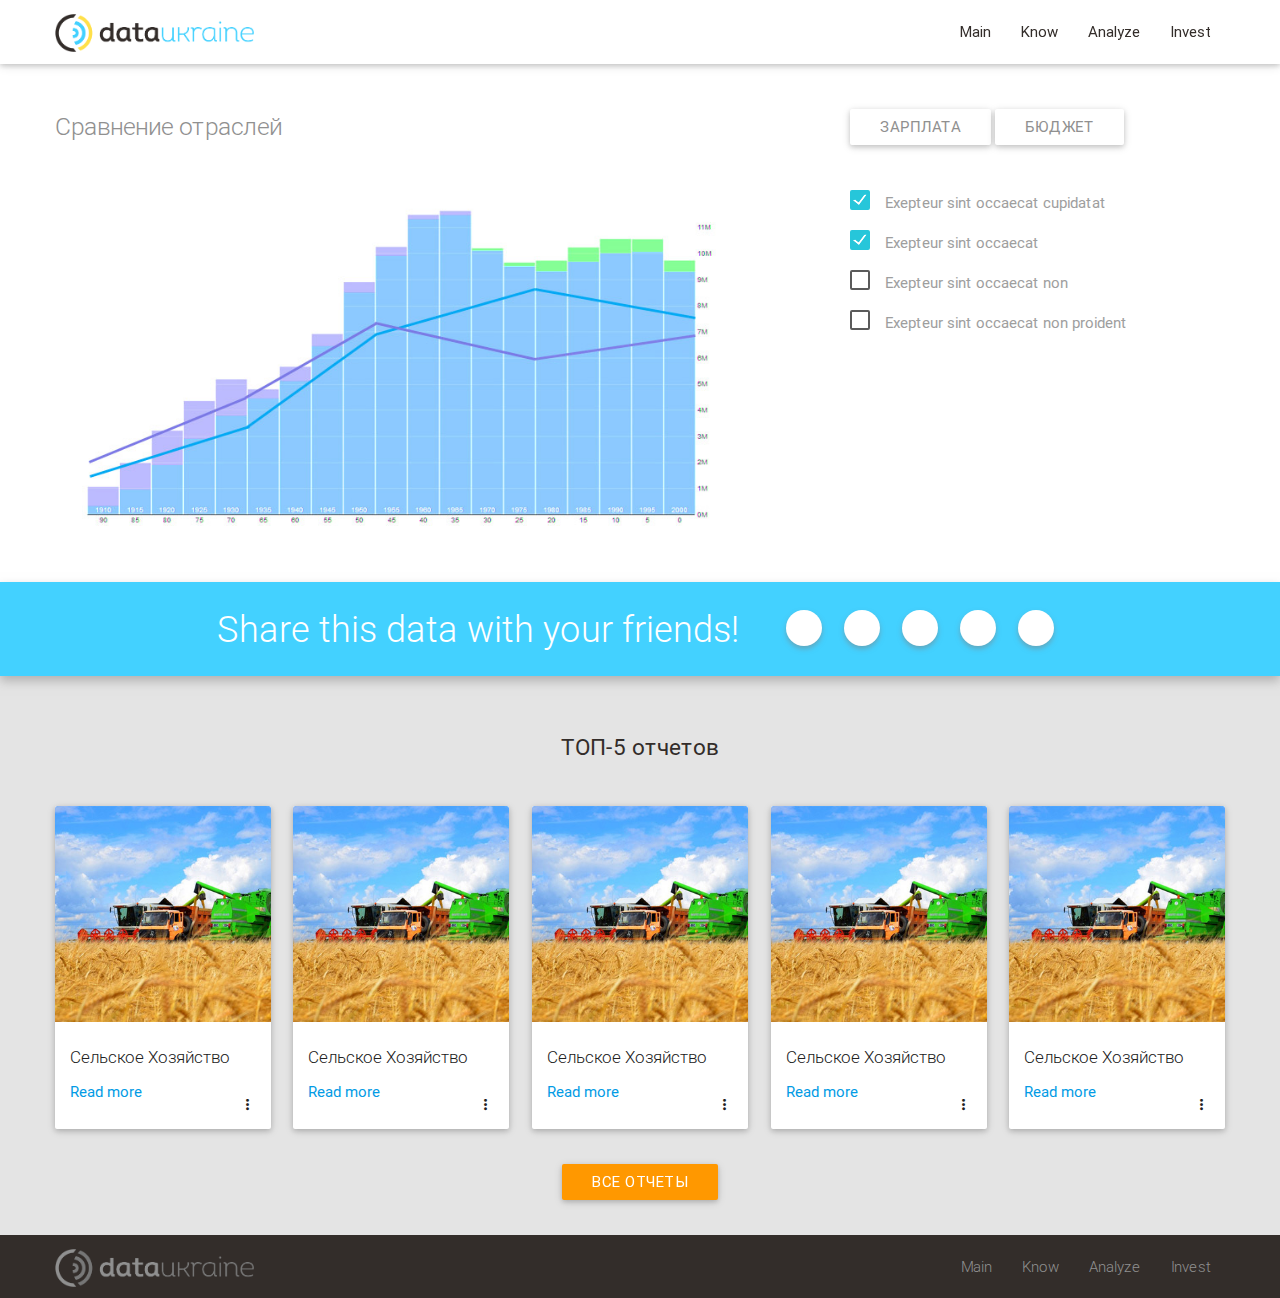
==== commit 8e6b60bb: "new cards style in analyze page" ====
--- a/analyze.html
+++ b/analyze.html
@@ -104,63 +104,84 @@
       <div class="container">
         <h2 class="section-title center black-text">ТОП-5 отчетов</h2>
         <div class="row">
-          <div class="items-grid grid-5">
-
-            <div class="item">
-              <div class="card no-content">
-                <div class="card-image waves-effect waves-block waves-light">
-                  <img src="images/card-img.jpg">
-                  <span class="card-title">Энергетика</span>
-                </div>
-                <div class="card-action">
-                  <a href="#">Read more</a>
-                </div>
-              </div>
-            </div>
-            <div class="item">
-              <div class="card no-content">
-                <div class="card-image waves-effect waves-block waves-light">
-                  <img src="images/card-img.jpg">
-                  <span class="card-title">Сельское Хозяйство</span>
-                </div>
-                <div class="card-action">
-                  <a href="#">Read more</a>
-                </div>
-              </div>
-            </div>
-            <div class="item">
-              <div class="card no-content">
-                <div class="card-image waves-effect waves-block waves-light">
-                  <img src="images/card-img.jpg">
-                  <span class="card-title">Машиностроение</span>
-                </div>
-                <div class="card-action">
-                  <a href="#">Read more</a>
-                </div>
-              </div>
-            </div>
-            <div class="item">
-              <div class="card no-content">
-                <div class="card-image waves-effect waves-block waves-light">
-                  <img src="images/card-img.jpg">
-                  <span class="card-title">Металлургия</span>
-                </div>
-                <div class="card-action">
-                  <a href="#">Read more</a>
-                </div>
-              </div>
-            </div>
-            <div class="item">
-              <div class="card no-content">
-                <div class="card-image waves-effect waves-block waves-light">
-                  <img src="images/card-img.jpg">
-                  <span class="card-title">Строительство</span>
-                </div>
-                <div class="card-action">
-                  <a href="#">Read more</a>
-                </div>
-              </div>
-            </div>
+          <div class="items-grid grid-5 items-col">
+
+            <div class="item">
+              <div class="card">
+                <div class="card-image waves-effect waves-block waves-light">
+                  <img class="activator" src="images/card-img.jpg">
+                </div>
+                <div class="card-content">
+                  <span class="card-title activator grey-text text-darken-4">Сельское Хозяйство <i class="mdi-navigation-more-vert right"></i></span>
+                  <p><a href="#">Read more</a></p>
+                </div>
+                <div class="card-reveal">
+                  <span class="card-title grey-text text-darken-4">Card Title <i class="mdi-navigation-close right"></i></span>
+                  <p>Here is some more information about this product that is only revealed once clicked on.</p>
+                </div>
+              </div>
+            </div>
+            <div class="item">
+              <div class="card">
+                <div class="card-image waves-effect waves-block waves-light">
+                  <img class="activator" src="images/card-img.jpg">
+                </div>
+                <div class="card-content">
+                  <span class="card-title activator grey-text text-darken-4">Сельское Хозяйство <i class="mdi-navigation-more-vert right"></i></span>
+                  <p><a href="#">Read more</a></p>
+                </div>
+                <div class="card-reveal">
+                  <span class="card-title grey-text text-darken-4">Card Title <i class="mdi-navigation-close right"></i></span>
+                  <p>Here is some more information about this product that is only revealed once clicked on.</p>
+                </div>
+              </div>
+            </div>
+            <div class="item">
+              <div class="card">
+                <div class="card-image waves-effect waves-block waves-light">
+                  <img class="activator" src="images/card-img.jpg">
+                </div>
+                <div class="card-content">
+                  <span class="card-title activator grey-text text-darken-4">Сельское Хозяйство <i class="mdi-navigation-more-vert right"></i></span>
+                  <p><a href="#">Read more</a></p>
+                </div>
+                <div class="card-reveal">
+                  <span class="card-title grey-text text-darken-4">Card Title <i class="mdi-navigation-close right"></i></span>
+                  <p>Here is some more information about this product that is only revealed once clicked on.</p>
+                </div>
+              </div>
+            </div>
+            <div class="item">
+              <div class="card">
+                <div class="card-image waves-effect waves-block waves-light">
+                  <img class="activator" src="images/card-img.jpg">
+                </div>
+                <div class="card-content">
+                  <span class="card-title activator grey-text text-darken-4">Сельское Хозяйство <i class="mdi-navigation-more-vert right"></i></span>
+                  <p><a href="#">Read more</a></p>
+                </div>
+                <div class="card-reveal">
+                  <span class="card-title grey-text text-darken-4">Card Title <i class="mdi-navigation-close right"></i></span>
+                  <p>Here is some more information about this product that is only revealed once clicked on.</p>
+                </div>
+              </div>
+            </div>
+            <div class="item">
+              <div class="card">
+                <div class="card-image waves-effect waves-block waves-light">
+                  <img class="activator" src="images/card-img.jpg">
+                </div>
+                <div class="card-content">
+                  <span class="card-title activator grey-text text-darken-4">Сельское Хозяйство <i class="mdi-navigation-more-vert right"></i></span>
+                  <p><a href="#">Read more</a></p>
+                </div>
+                <div class="card-reveal">
+                  <span class="card-title grey-text text-darken-4">Card Title <i class="mdi-navigation-close right"></i></span>
+                  <p>Here is some more information about this product that is only revealed once clicked on.</p>
+                </div>
+              </div>
+            </div>
+
           </div>
         </div>
 
--- a/css/style.css
+++ b/css/style.css
@@ -1,3 +1,2897 @@
+@charset "UTF-8";
+/*!
+ *  Font Awesome 4.3.0 by @davegandy - http://fontawesome.io - @fontawesome
+ *  License - http://fontawesome.io/license (Font: SIL OFL 1.1, CSS: MIT License)
+ */
+/* FONT PATH
+ * -------------------------- */
+@font-face {
+  font-family: 'FontAwesome';
+  src: url(/fonts/font-awesome/fontawesome-webfont.eot);
+  src: url(/fonts/font-awesome/fontawesome-webfont.eot?#iefix) format("embedded-opentype"), url(/fonts/font-awesome/fontawesome-webfont.woff2) format("woff2"), url(/fonts/font-awesome/fontawesome-webfont.woff) format("woff"), url(/fonts/font-awesome/fontawesome-webfont.ttf) format("truetype"), url(/fonts/font-awesome/fontawesome-webfont.svg#fontawesomeregular) format("svg");
+  font-weight: normal;
+  font-style: normal;
+}
+/* line 4, C:/Ruby22-x64/lib/ruby/gems/2.2.0/gems/font-awesome-sass-4.3.2.1/assets/stylesheets/font-awesome/_core.scss */
+.fa {
+  display: inline-block;
+  font: normal normal normal 14px/1 FontAwesome;
+  font-size: inherit;
+  text-rendering: auto;
+  -webkit-font-smoothing: antialiased;
+  -moz-osx-font-smoothing: grayscale;
+  transform: translate(0, 0);
+}
+
+/* makes the font 33% larger relative to the icon container */
+/* line 5, C:/Ruby22-x64/lib/ruby/gems/2.2.0/gems/font-awesome-sass-4.3.2.1/assets/stylesheets/font-awesome/_larger.scss */
+.fa-lg {
+  font-size: 1.33333em;
+  line-height: 0.75em;
+  vertical-align: -15%;
+}
+
+/* line 10, C:/Ruby22-x64/lib/ruby/gems/2.2.0/gems/font-awesome-sass-4.3.2.1/assets/stylesheets/font-awesome/_larger.scss */
+.fa-2x {
+  font-size: 2em;
+}
+
+/* line 11, C:/Ruby22-x64/lib/ruby/gems/2.2.0/gems/font-awesome-sass-4.3.2.1/assets/stylesheets/font-awesome/_larger.scss */
+.fa-3x {
+  font-size: 3em;
+}
+
+/* line 12, C:/Ruby22-x64/lib/ruby/gems/2.2.0/gems/font-awesome-sass-4.3.2.1/assets/stylesheets/font-awesome/_larger.scss */
+.fa-4x {
+  font-size: 4em;
+}
+
+/* line 13, C:/Ruby22-x64/lib/ruby/gems/2.2.0/gems/font-awesome-sass-4.3.2.1/assets/stylesheets/font-awesome/_larger.scss */
+.fa-5x {
+  font-size: 5em;
+}
+
+/* line 3, C:/Ruby22-x64/lib/ruby/gems/2.2.0/gems/font-awesome-sass-4.3.2.1/assets/stylesheets/font-awesome/_fixed-width.scss */
+.fa-fw {
+  width: 1.28571em;
+  text-align: center;
+}
+
+/* line 4, C:/Ruby22-x64/lib/ruby/gems/2.2.0/gems/font-awesome-sass-4.3.2.1/assets/stylesheets/font-awesome/_list.scss */
+.fa-ul {
+  padding-left: 0;
+  margin-left: 2.14286em;
+  list-style-type: none;
+}
+/* line 8, C:/Ruby22-x64/lib/ruby/gems/2.2.0/gems/font-awesome-sass-4.3.2.1/assets/stylesheets/font-awesome/_list.scss */
+.fa-ul > li {
+  position: relative;
+}
+
+/* line 10, C:/Ruby22-x64/lib/ruby/gems/2.2.0/gems/font-awesome-sass-4.3.2.1/assets/stylesheets/font-awesome/_list.scss */
+.fa-li {
+  position: absolute;
+  left: -2.14286em;
+  width: 2.14286em;
+  top: 0.14286em;
+  text-align: center;
+}
+/* line 16, C:/Ruby22-x64/lib/ruby/gems/2.2.0/gems/font-awesome-sass-4.3.2.1/assets/stylesheets/font-awesome/_list.scss */
+.fa-li.fa-lg {
+  left: -1.85714em;
+}
+
+/* line 4, C:/Ruby22-x64/lib/ruby/gems/2.2.0/gems/font-awesome-sass-4.3.2.1/assets/stylesheets/font-awesome/_bordered-pulled.scss */
+.fa-border {
+  padding: .2em .25em .15em;
+  border: solid 0.08em #eee;
+  border-radius: .1em;
+}
+
+/* line 10, C:/Ruby22-x64/lib/ruby/gems/2.2.0/gems/font-awesome-sass-4.3.2.1/assets/stylesheets/font-awesome/_bordered-pulled.scss */
+.pull-right {
+  float: right;
+}
+
+/* line 11, C:/Ruby22-x64/lib/ruby/gems/2.2.0/gems/font-awesome-sass-4.3.2.1/assets/stylesheets/font-awesome/_bordered-pulled.scss */
+.pull-left {
+  float: left;
+}
+
+/* line 14, C:/Ruby22-x64/lib/ruby/gems/2.2.0/gems/font-awesome-sass-4.3.2.1/assets/stylesheets/font-awesome/_bordered-pulled.scss */
+.fa.pull-left {
+  margin-right: .3em;
+}
+/* line 15, C:/Ruby22-x64/lib/ruby/gems/2.2.0/gems/font-awesome-sass-4.3.2.1/assets/stylesheets/font-awesome/_bordered-pulled.scss */
+.fa.pull-right {
+  margin-left: .3em;
+}
+
+/* line 4, C:/Ruby22-x64/lib/ruby/gems/2.2.0/gems/font-awesome-sass-4.3.2.1/assets/stylesheets/font-awesome/_animated.scss */
+.fa-spin {
+  -webkit-animation: fa-spin 2s infinite linear;
+  animation: fa-spin 2s infinite linear;
+}
+
+/* line 9, C:/Ruby22-x64/lib/ruby/gems/2.2.0/gems/font-awesome-sass-4.3.2.1/assets/stylesheets/font-awesome/_animated.scss */
+.fa-pulse {
+  -webkit-animation: fa-spin 1s infinite steps(8);
+  animation: fa-spin 1s infinite steps(8);
+}
+
+@-webkit-keyframes fa-spin {
+  0% {
+    -webkit-transform: rotate(0deg);
+    transform: rotate(0deg);
+  }
+  100% {
+    -webkit-transform: rotate(359deg);
+    transform: rotate(359deg);
+  }
+}
+@keyframes fa-spin {
+  0% {
+    -webkit-transform: rotate(0deg);
+    transform: rotate(0deg);
+  }
+  100% {
+    -webkit-transform: rotate(359deg);
+    transform: rotate(359deg);
+  }
+}
+/* line 4, C:/Ruby22-x64/lib/ruby/gems/2.2.0/gems/font-awesome-sass-4.3.2.1/assets/stylesheets/font-awesome/_rotated-flipped.scss */
+.fa-rotate-90 {
+  filter: progid:DXImageTransform.Microsoft.BasicImage(rotation=1);
+  -webkit-transform: rotate(90deg);
+  -ms-transform: rotate(90deg);
+  transform: rotate(90deg);
+}
+
+/* line 5, C:/Ruby22-x64/lib/ruby/gems/2.2.0/gems/font-awesome-sass-4.3.2.1/assets/stylesheets/font-awesome/_rotated-flipped.scss */
+.fa-rotate-180 {
+  filter: progid:DXImageTransform.Microsoft.BasicImage(rotation=2);
+  -webkit-transform: rotate(180deg);
+  -ms-transform: rotate(180deg);
+  transform: rotate(180deg);
+}
+
+/* line 6, C:/Ruby22-x64/lib/ruby/gems/2.2.0/gems/font-awesome-sass-4.3.2.1/assets/stylesheets/font-awesome/_rotated-flipped.scss */
+.fa-rotate-270 {
+  filter: progid:DXImageTransform.Microsoft.BasicImage(rotation=3);
+  -webkit-transform: rotate(270deg);
+  -ms-transform: rotate(270deg);
+  transform: rotate(270deg);
+}
+
+/* line 8, C:/Ruby22-x64/lib/ruby/gems/2.2.0/gems/font-awesome-sass-4.3.2.1/assets/stylesheets/font-awesome/_rotated-flipped.scss */
+.fa-flip-horizontal {
+  filter: progid:DXImageTransform.Microsoft.BasicImage(rotation=0);
+  -webkit-transform: scale(-1, 1);
+  -ms-transform: scale(-1, 1);
+  transform: scale(-1, 1);
+}
+
+/* line 9, C:/Ruby22-x64/lib/ruby/gems/2.2.0/gems/font-awesome-sass-4.3.2.1/assets/stylesheets/font-awesome/_rotated-flipped.scss */
+.fa-flip-vertical {
+  filter: progid:DXImageTransform.Microsoft.BasicImage(rotation=2);
+  -webkit-transform: scale(1, -1);
+  -ms-transform: scale(1, -1);
+  transform: scale(1, -1);
+}
+
+/* line 14, C:/Ruby22-x64/lib/ruby/gems/2.2.0/gems/font-awesome-sass-4.3.2.1/assets/stylesheets/font-awesome/_rotated-flipped.scss */
+:root .fa-rotate-90,
+:root .fa-rotate-180,
+:root .fa-rotate-270,
+:root .fa-flip-horizontal,
+:root .fa-flip-vertical {
+  filter: none;
+}
+
+/* line 4, C:/Ruby22-x64/lib/ruby/gems/2.2.0/gems/font-awesome-sass-4.3.2.1/assets/stylesheets/font-awesome/_stacked.scss */
+.fa-stack {
+  position: relative;
+  display: inline-block;
+  width: 2em;
+  height: 2em;
+  line-height: 2em;
+  vertical-align: middle;
+}
+
+/* line 12, C:/Ruby22-x64/lib/ruby/gems/2.2.0/gems/font-awesome-sass-4.3.2.1/assets/stylesheets/font-awesome/_stacked.scss */
+.fa-stack-1x, .fa-stack-2x {
+  position: absolute;
+  left: 0;
+  width: 100%;
+  text-align: center;
+}
+
+/* line 18, C:/Ruby22-x64/lib/ruby/gems/2.2.0/gems/font-awesome-sass-4.3.2.1/assets/stylesheets/font-awesome/_stacked.scss */
+.fa-stack-1x {
+  line-height: inherit;
+}
+
+/* line 19, C:/Ruby22-x64/lib/ruby/gems/2.2.0/gems/font-awesome-sass-4.3.2.1/assets/stylesheets/font-awesome/_stacked.scss */
+.fa-stack-2x {
+  font-size: 2em;
+}
+
+/* line 20, C:/Ruby22-x64/lib/ruby/gems/2.2.0/gems/font-awesome-sass-4.3.2.1/assets/stylesheets/font-awesome/_stacked.scss */
+.fa-inverse {
+  color: #fff;
+}
+
+/* Font Awesome uses the Unicode Private Use Area (PUA) to ensure screen
+   readers do not read off random characters that represent icons */
+/* line 4, C:/Ruby22-x64/lib/ruby/gems/2.2.0/gems/font-awesome-sass-4.3.2.1/assets/stylesheets/font-awesome/_icons.scss */
+.fa-glass:before {
+  content: "";
+}
+
+/* line 5, C:/Ruby22-x64/lib/ruby/gems/2.2.0/gems/font-awesome-sass-4.3.2.1/assets/stylesheets/font-awesome/_icons.scss */
+.fa-music:before {
+  content: "";
+}
+
+/* line 6, C:/Ruby22-x64/lib/ruby/gems/2.2.0/gems/font-awesome-sass-4.3.2.1/assets/stylesheets/font-awesome/_icons.scss */
+.fa-search:before {
+  content: "";
+}
+
+/* line 7, C:/Ruby22-x64/lib/ruby/gems/2.2.0/gems/font-awesome-sass-4.3.2.1/assets/stylesheets/font-awesome/_icons.scss */
+.fa-envelope-o:before {
+  content: "";
+}
+
+/* line 8, C:/Ruby22-x64/lib/ruby/gems/2.2.0/gems/font-awesome-sass-4.3.2.1/assets/stylesheets/font-awesome/_icons.scss */
+.fa-heart:before {
+  content: "";
+}
+
+/* line 9, C:/Ruby22-x64/lib/ruby/gems/2.2.0/gems/font-awesome-sass-4.3.2.1/assets/stylesheets/font-awesome/_icons.scss */
+.fa-star:before {
+  content: "";
+}
+
+/* line 10, C:/Ruby22-x64/lib/ruby/gems/2.2.0/gems/font-awesome-sass-4.3.2.1/assets/stylesheets/font-awesome/_icons.scss */
+.fa-star-o:before {
+  content: "";
+}
+
+/* line 11, C:/Ruby22-x64/lib/ruby/gems/2.2.0/gems/font-awesome-sass-4.3.2.1/assets/stylesheets/font-awesome/_icons.scss */
+.fa-user:before {
+  content: "";
+}
+
+/* line 12, C:/Ruby22-x64/lib/ruby/gems/2.2.0/gems/font-awesome-sass-4.3.2.1/assets/stylesheets/font-awesome/_icons.scss */
+.fa-film:before {
+  content: "";
+}
+
+/* line 13, C:/Ruby22-x64/lib/ruby/gems/2.2.0/gems/font-awesome-sass-4.3.2.1/assets/stylesheets/font-awesome/_icons.scss */
+.fa-th-large:before {
+  content: "";
+}
+
+/* line 14, C:/Ruby22-x64/lib/ruby/gems/2.2.0/gems/font-awesome-sass-4.3.2.1/assets/stylesheets/font-awesome/_icons.scss */
+.fa-th:before {
+  content: "";
+}
+
+/* line 15, C:/Ruby22-x64/lib/ruby/gems/2.2.0/gems/font-awesome-sass-4.3.2.1/assets/stylesheets/font-awesome/_icons.scss */
+.fa-th-list:before {
+  content: "";
+}
+
+/* line 16, C:/Ruby22-x64/lib/ruby/gems/2.2.0/gems/font-awesome-sass-4.3.2.1/assets/stylesheets/font-awesome/_icons.scss */
+.fa-check:before {
+  content: "";
+}
+
+/* line 17, C:/Ruby22-x64/lib/ruby/gems/2.2.0/gems/font-awesome-sass-4.3.2.1/assets/stylesheets/font-awesome/_icons.scss */
+.fa-remove:before,
+.fa-close:before,
+.fa-times:before {
+  content: "";
+}
+
+/* line 20, C:/Ruby22-x64/lib/ruby/gems/2.2.0/gems/font-awesome-sass-4.3.2.1/assets/stylesheets/font-awesome/_icons.scss */
+.fa-search-plus:before {
+  content: "";
+}
+
+/* line 21, C:/Ruby22-x64/lib/ruby/gems/2.2.0/gems/font-awesome-sass-4.3.2.1/assets/stylesheets/font-awesome/_icons.scss */
+.fa-search-minus:before {
+  content: "";
+}
+
+/* line 22, C:/Ruby22-x64/lib/ruby/gems/2.2.0/gems/font-awesome-sass-4.3.2.1/assets/stylesheets/font-awesome/_icons.scss */
+.fa-power-off:before {
+  content: "";
+}
+
+/* line 23, C:/Ruby22-x64/lib/ruby/gems/2.2.0/gems/font-awesome-sass-4.3.2.1/assets/stylesheets/font-awesome/_icons.scss */
+.fa-signal:before {
+  content: "";
+}
+
+/* line 24, C:/Ruby22-x64/lib/ruby/gems/2.2.0/gems/font-awesome-sass-4.3.2.1/assets/stylesheets/font-awesome/_icons.scss */
+.fa-gear:before,
+.fa-cog:before {
+  content: "";
+}
+
+/* line 26, C:/Ruby22-x64/lib/ruby/gems/2.2.0/gems/font-awesome-sass-4.3.2.1/assets/stylesheets/font-awesome/_icons.scss */
+.fa-trash-o:before {
+  content: "";
+}
+
+/* line 27, C:/Ruby22-x64/lib/ruby/gems/2.2.0/gems/font-awesome-sass-4.3.2.1/assets/stylesheets/font-awesome/_icons.scss */
+.fa-home:before {
+  content: "";
+}
+
+/* line 28, C:/Ruby22-x64/lib/ruby/gems/2.2.0/gems/font-awesome-sass-4.3.2.1/assets/stylesheets/font-awesome/_icons.scss */
+.fa-file-o:before {
+  content: "";
+}
+
+/* line 29, C:/Ruby22-x64/lib/ruby/gems/2.2.0/gems/font-awesome-sass-4.3.2.1/assets/stylesheets/font-awesome/_icons.scss */
+.fa-clock-o:before {
+  content: "";
+}
+
+/* line 30, C:/Ruby22-x64/lib/ruby/gems/2.2.0/gems/font-awesome-sass-4.3.2.1/assets/stylesheets/font-awesome/_icons.scss */
+.fa-road:before {
+  content: "";
+}
+
+/* line 31, C:/Ruby22-x64/lib/ruby/gems/2.2.0/gems/font-awesome-sass-4.3.2.1/assets/stylesheets/font-awesome/_icons.scss */
+.fa-download:before {
+  content: "";
+}
+
+/* line 32, C:/Ruby22-x64/lib/ruby/gems/2.2.0/gems/font-awesome-sass-4.3.2.1/assets/stylesheets/font-awesome/_icons.scss */
+.fa-arrow-circle-o-down:before {
+  content: "";
+}
+
+/* line 33, C:/Ruby22-x64/lib/ruby/gems/2.2.0/gems/font-awesome-sass-4.3.2.1/assets/stylesheets/font-awesome/_icons.scss */
+.fa-arrow-circle-o-up:before {
+  content: "";
+}
+
+/* line 34, C:/Ruby22-x64/lib/ruby/gems/2.2.0/gems/font-awesome-sass-4.3.2.1/assets/stylesheets/font-awesome/_icons.scss */
+.fa-inbox:before {
+  content: "";
+}
+
+/* line 35, C:/Ruby22-x64/lib/ruby/gems/2.2.0/gems/font-awesome-sass-4.3.2.1/assets/stylesheets/font-awesome/_icons.scss */
+.fa-play-circle-o:before {
+  content: "";
+}
+
+/* line 36, C:/Ruby22-x64/lib/ruby/gems/2.2.0/gems/font-awesome-sass-4.3.2.1/assets/stylesheets/font-awesome/_icons.scss */
+.fa-rotate-right:before,
+.fa-repeat:before {
+  content: "";
+}
+
+/* line 38, C:/Ruby22-x64/lib/ruby/gems/2.2.0/gems/font-awesome-sass-4.3.2.1/assets/stylesheets/font-awesome/_icons.scss */
+.fa-refresh:before {
+  content: "";
+}
+
+/* line 39, C:/Ruby22-x64/lib/ruby/gems/2.2.0/gems/font-awesome-sass-4.3.2.1/assets/stylesheets/font-awesome/_icons.scss */
+.fa-list-alt:before {
+  content: "";
+}
+
+/* line 40, C:/Ruby22-x64/lib/ruby/gems/2.2.0/gems/font-awesome-sass-4.3.2.1/assets/stylesheets/font-awesome/_icons.scss */
+.fa-lock:before {
+  content: "";
+}
+
+/* line 41, C:/Ruby22-x64/lib/ruby/gems/2.2.0/gems/font-awesome-sass-4.3.2.1/assets/stylesheets/font-awesome/_icons.scss */
+.fa-flag:before {
+  content: "";
+}
+
+/* line 42, C:/Ruby22-x64/lib/ruby/gems/2.2.0/gems/font-awesome-sass-4.3.2.1/assets/stylesheets/font-awesome/_icons.scss */
+.fa-headphones:before {
+  content: "";
+}
+
+/* line 43, C:/Ruby22-x64/lib/ruby/gems/2.2.0/gems/font-awesome-sass-4.3.2.1/assets/stylesheets/font-awesome/_icons.scss */
+.fa-volume-off:before {
+  content: "";
+}
+
+/* line 44, C:/Ruby22-x64/lib/ruby/gems/2.2.0/gems/font-awesome-sass-4.3.2.1/assets/stylesheets/font-awesome/_icons.scss */
+.fa-volume-down:before {
+  content: "";
+}
+
+/* line 45, C:/Ruby22-x64/lib/ruby/gems/2.2.0/gems/font-awesome-sass-4.3.2.1/assets/stylesheets/font-awesome/_icons.scss */
+.fa-volume-up:before {
+  content: "";
+}
+
+/* line 46, C:/Ruby22-x64/lib/ruby/gems/2.2.0/gems/font-awesome-sass-4.3.2.1/assets/stylesheets/font-awesome/_icons.scss */
+.fa-qrcode:before {
+  content: "";
+}
+
+/* line 47, C:/Ruby22-x64/lib/ruby/gems/2.2.0/gems/font-awesome-sass-4.3.2.1/assets/stylesheets/font-awesome/_icons.scss */
+.fa-barcode:before {
+  content: "";
+}
+
+/* line 48, C:/Ruby22-x64/lib/ruby/gems/2.2.0/gems/font-awesome-sass-4.3.2.1/assets/stylesheets/font-awesome/_icons.scss */
+.fa-tag:before {
+  content: "";
+}
+
+/* line 49, C:/Ruby22-x64/lib/ruby/gems/2.2.0/gems/font-awesome-sass-4.3.2.1/assets/stylesheets/font-awesome/_icons.scss */
+.fa-tags:before {
+  content: "";
+}
+
+/* line 50, C:/Ruby22-x64/lib/ruby/gems/2.2.0/gems/font-awesome-sass-4.3.2.1/assets/stylesheets/font-awesome/_icons.scss */
+.fa-book:before {
+  content: "";
+}
+
+/* line 51, C:/Ruby22-x64/lib/ruby/gems/2.2.0/gems/font-awesome-sass-4.3.2.1/assets/stylesheets/font-awesome/_icons.scss */
+.fa-bookmark:before {
+  content: "";
+}
+
+/* line 52, C:/Ruby22-x64/lib/ruby/gems/2.2.0/gems/font-awesome-sass-4.3.2.1/assets/stylesheets/font-awesome/_icons.scss */
+.fa-print:before {
+  content: "";
+}
+
+/* line 53, C:/Ruby22-x64/lib/ruby/gems/2.2.0/gems/font-awesome-sass-4.3.2.1/assets/stylesheets/font-awesome/_icons.scss */
+.fa-camera:before {
+  content: "";
+}
+
+/* line 54, C:/Ruby22-x64/lib/ruby/gems/2.2.0/gems/font-awesome-sass-4.3.2.1/assets/stylesheets/font-awesome/_icons.scss */
+.fa-font:before {
+  content: "";
+}
+
+/* line 55, C:/Ruby22-x64/lib/ruby/gems/2.2.0/gems/font-awesome-sass-4.3.2.1/assets/stylesheets/font-awesome/_icons.scss */
+.fa-bold:before {
+  content: "";
+}
+
+/* line 56, C:/Ruby22-x64/lib/ruby/gems/2.2.0/gems/font-awesome-sass-4.3.2.1/assets/stylesheets/font-awesome/_icons.scss */
+.fa-italic:before {
+  content: "";
+}
+
+/* line 57, C:/Ruby22-x64/lib/ruby/gems/2.2.0/gems/font-awesome-sass-4.3.2.1/assets/stylesheets/font-awesome/_icons.scss */
+.fa-text-height:before {
+  content: "";
+}
+
+/* line 58, C:/Ruby22-x64/lib/ruby/gems/2.2.0/gems/font-awesome-sass-4.3.2.1/assets/stylesheets/font-awesome/_icons.scss */
+.fa-text-width:before {
+  content: "";
+}
+
+/* line 59, C:/Ruby22-x64/lib/ruby/gems/2.2.0/gems/font-awesome-sass-4.3.2.1/assets/stylesheets/font-awesome/_icons.scss */
+.fa-align-left:before {
+  content: "";
+}
+
+/* line 60, C:/Ruby22-x64/lib/ruby/gems/2.2.0/gems/font-awesome-sass-4.3.2.1/assets/stylesheets/font-awesome/_icons.scss */
+.fa-align-center:before {
+  content: "";
+}
+
+/* line 61, C:/Ruby22-x64/lib/ruby/gems/2.2.0/gems/font-awesome-sass-4.3.2.1/assets/stylesheets/font-awesome/_icons.scss */
+.fa-align-right:before {
+  content: "";
+}
+
+/* line 62, C:/Ruby22-x64/lib/ruby/gems/2.2.0/gems/font-awesome-sass-4.3.2.1/assets/stylesheets/font-awesome/_icons.scss */
+.fa-align-justify:before {
+  content: "";
+}
+
+/* line 63, C:/Ruby22-x64/lib/ruby/gems/2.2.0/gems/font-awesome-sass-4.3.2.1/assets/stylesheets/font-awesome/_icons.scss */
+.fa-list:before {
+  content: "";
+}
+
+/* line 64, C:/Ruby22-x64/lib/ruby/gems/2.2.0/gems/font-awesome-sass-4.3.2.1/assets/stylesheets/font-awesome/_icons.scss */
+.fa-dedent:before,
+.fa-outdent:before {
+  content: "";
+}
+
+/* line 66, C:/Ruby22-x64/lib/ruby/gems/2.2.0/gems/font-awesome-sass-4.3.2.1/assets/stylesheets/font-awesome/_icons.scss */
+.fa-indent:before {
+  content: "";
+}
+
+/* line 67, C:/Ruby22-x64/lib/ruby/gems/2.2.0/gems/font-awesome-sass-4.3.2.1/assets/stylesheets/font-awesome/_icons.scss */
+.fa-video-camera:before {
+  content: "";
+}
+
+/* line 68, C:/Ruby22-x64/lib/ruby/gems/2.2.0/gems/font-awesome-sass-4.3.2.1/assets/stylesheets/font-awesome/_icons.scss */
+.fa-photo:before,
+.fa-image:before,
+.fa-picture-o:before {
+  content: "";
+}
+
+/* line 71, C:/Ruby22-x64/lib/ruby/gems/2.2.0/gems/font-awesome-sass-4.3.2.1/assets/stylesheets/font-awesome/_icons.scss */
+.fa-pencil:before {
+  content: "";
+}
+
+/* line 72, C:/Ruby22-x64/lib/ruby/gems/2.2.0/gems/font-awesome-sass-4.3.2.1/assets/stylesheets/font-awesome/_icons.scss */
+.fa-map-marker:before {
+  content: "";
+}
+
+/* line 73, C:/Ruby22-x64/lib/ruby/gems/2.2.0/gems/font-awesome-sass-4.3.2.1/assets/stylesheets/font-awesome/_icons.scss */
+.fa-adjust:before {
+  content: "";
+}
+
+/* line 74, C:/Ruby22-x64/lib/ruby/gems/2.2.0/gems/font-awesome-sass-4.3.2.1/assets/stylesheets/font-awesome/_icons.scss */
+.fa-tint:before {
+  content: "";
+}
+
+/* line 75, C:/Ruby22-x64/lib/ruby/gems/2.2.0/gems/font-awesome-sass-4.3.2.1/assets/stylesheets/font-awesome/_icons.scss */
+.fa-edit:before,
+.fa-pencil-square-o:before {
+  content: "";
+}
+
+/* line 77, C:/Ruby22-x64/lib/ruby/gems/2.2.0/gems/font-awesome-sass-4.3.2.1/assets/stylesheets/font-awesome/_icons.scss */
+.fa-share-square-o:before {
+  content: "";
+}
+
+/* line 78, C:/Ruby22-x64/lib/ruby/gems/2.2.0/gems/font-awesome-sass-4.3.2.1/assets/stylesheets/font-awesome/_icons.scss */
+.fa-check-square-o:before {
+  content: "";
+}
+
+/* line 79, C:/Ruby22-x64/lib/ruby/gems/2.2.0/gems/font-awesome-sass-4.3.2.1/assets/stylesheets/font-awesome/_icons.scss */
+.fa-arrows:before {
+  content: "";
+}
+
+/* line 80, C:/Ruby22-x64/lib/ruby/gems/2.2.0/gems/font-awesome-sass-4.3.2.1/assets/stylesheets/font-awesome/_icons.scss */
+.fa-step-backward:before {
+  content: "";
+}
+
+/* line 81, C:/Ruby22-x64/lib/ruby/gems/2.2.0/gems/font-awesome-sass-4.3.2.1/assets/stylesheets/font-awesome/_icons.scss */
+.fa-fast-backward:before {
+  content: "";
+}
+
+/* line 82, C:/Ruby22-x64/lib/ruby/gems/2.2.0/gems/font-awesome-sass-4.3.2.1/assets/stylesheets/font-awesome/_icons.scss */
+.fa-backward:before {
+  content: "";
+}
+
+/* line 83, C:/Ruby22-x64/lib/ruby/gems/2.2.0/gems/font-awesome-sass-4.3.2.1/assets/stylesheets/font-awesome/_icons.scss */
+.fa-play:before {
+  content: "";
+}
+
+/* line 84, C:/Ruby22-x64/lib/ruby/gems/2.2.0/gems/font-awesome-sass-4.3.2.1/assets/stylesheets/font-awesome/_icons.scss */
+.fa-pause:before {
+  content: "";
+}
+
+/* line 85, C:/Ruby22-x64/lib/ruby/gems/2.2.0/gems/font-awesome-sass-4.3.2.1/assets/stylesheets/font-awesome/_icons.scss */
+.fa-stop:before {
+  content: "";
+}
+
+/* line 86, C:/Ruby22-x64/lib/ruby/gems/2.2.0/gems/font-awesome-sass-4.3.2.1/assets/stylesheets/font-awesome/_icons.scss */
+.fa-forward:before {
+  content: "";
+}
+
+/* line 87, C:/Ruby22-x64/lib/ruby/gems/2.2.0/gems/font-awesome-sass-4.3.2.1/assets/stylesheets/font-awesome/_icons.scss */
+.fa-fast-forward:before {
+  content: "";
+}
+
+/* line 88, C:/Ruby22-x64/lib/ruby/gems/2.2.0/gems/font-awesome-sass-4.3.2.1/assets/stylesheets/font-awesome/_icons.scss */
+.fa-step-forward:before {
+  content: "";
+}
+
+/* line 89, C:/Ruby22-x64/lib/ruby/gems/2.2.0/gems/font-awesome-sass-4.3.2.1/assets/stylesheets/font-awesome/_icons.scss */
+.fa-eject:before {
+  content: "";
+}
+
+/* line 90, C:/Ruby22-x64/lib/ruby/gems/2.2.0/gems/font-awesome-sass-4.3.2.1/assets/stylesheets/font-awesome/_icons.scss */
+.fa-chevron-left:before {
+  content: "";
+}
+
+/* line 91, C:/Ruby22-x64/lib/ruby/gems/2.2.0/gems/font-awesome-sass-4.3.2.1/assets/stylesheets/font-awesome/_icons.scss */
+.fa-chevron-right:before {
+  content: "";
+}
+
+/* line 92, C:/Ruby22-x64/lib/ruby/gems/2.2.0/gems/font-awesome-sass-4.3.2.1/assets/stylesheets/font-awesome/_icons.scss */
+.fa-plus-circle:before {
+  content: "";
+}
+
+/* line 93, C:/Ruby22-x64/lib/ruby/gems/2.2.0/gems/font-awesome-sass-4.3.2.1/assets/stylesheets/font-awesome/_icons.scss */
+.fa-minus-circle:before {
+  content: "";
+}
+
+/* line 94, C:/Ruby22-x64/lib/ruby/gems/2.2.0/gems/font-awesome-sass-4.3.2.1/assets/stylesheets/font-awesome/_icons.scss */
+.fa-times-circle:before {
+  content: "";
+}
+
+/* line 95, C:/Ruby22-x64/lib/ruby/gems/2.2.0/gems/font-awesome-sass-4.3.2.1/assets/stylesheets/font-awesome/_icons.scss */
+.fa-check-circle:before {
+  content: "";
+}
+
+/* line 96, C:/Ruby22-x64/lib/ruby/gems/2.2.0/gems/font-awesome-sass-4.3.2.1/assets/stylesheets/font-awesome/_icons.scss */
+.fa-question-circle:before {
+  content: "";
+}
+
+/* line 97, C:/Ruby22-x64/lib/ruby/gems/2.2.0/gems/font-awesome-sass-4.3.2.1/assets/stylesheets/font-awesome/_icons.scss */
+.fa-info-circle:before {
+  content: "";
+}
+
+/* line 98, C:/Ruby22-x64/lib/ruby/gems/2.2.0/gems/font-awesome-sass-4.3.2.1/assets/stylesheets/font-awesome/_icons.scss */
+.fa-crosshairs:before {
+  content: "";
+}
+
+/* line 99, C:/Ruby22-x64/lib/ruby/gems/2.2.0/gems/font-awesome-sass-4.3.2.1/assets/stylesheets/font-awesome/_icons.scss */
+.fa-times-circle-o:before {
+  content: "";
+}
+
+/* line 100, C:/Ruby22-x64/lib/ruby/gems/2.2.0/gems/font-awesome-sass-4.3.2.1/assets/stylesheets/font-awesome/_icons.scss */
+.fa-check-circle-o:before {
+  content: "";
+}
+
+/* line 101, C:/Ruby22-x64/lib/ruby/gems/2.2.0/gems/font-awesome-sass-4.3.2.1/assets/stylesheets/font-awesome/_icons.scss */
+.fa-ban:before {
+  content: "";
+}
+
+/* line 102, C:/Ruby22-x64/lib/ruby/gems/2.2.0/gems/font-awesome-sass-4.3.2.1/assets/stylesheets/font-awesome/_icons.scss */
+.fa-arrow-left:before {
+  content: "";
+}
+
+/* line 103, C:/Ruby22-x64/lib/ruby/gems/2.2.0/gems/font-awesome-sass-4.3.2.1/assets/stylesheets/font-awesome/_icons.scss */
+.fa-arrow-right:before {
+  content: "";
+}
+
+/* line 104, C:/Ruby22-x64/lib/ruby/gems/2.2.0/gems/font-awesome-sass-4.3.2.1/assets/stylesheets/font-awesome/_icons.scss */
+.fa-arrow-up:before {
+  content: "";
+}
+
+/* line 105, C:/Ruby22-x64/lib/ruby/gems/2.2.0/gems/font-awesome-sass-4.3.2.1/assets/stylesheets/font-awesome/_icons.scss */
+.fa-arrow-down:before {
+  content: "";
+}
+
+/* line 106, C:/Ruby22-x64/lib/ruby/gems/2.2.0/gems/font-awesome-sass-4.3.2.1/assets/stylesheets/font-awesome/_icons.scss */
+.fa-mail-forward:before,
+.fa-share:before {
+  content: "";
+}
+
+/* line 108, C:/Ruby22-x64/lib/ruby/gems/2.2.0/gems/font-awesome-sass-4.3.2.1/assets/stylesheets/font-awesome/_icons.scss */
+.fa-expand:before {
+  content: "";
+}
+
+/* line 109, C:/Ruby22-x64/lib/ruby/gems/2.2.0/gems/font-awesome-sass-4.3.2.1/assets/stylesheets/font-awesome/_icons.scss */
+.fa-compress:before {
+  content: "";
+}
+
+/* line 110, C:/Ruby22-x64/lib/ruby/gems/2.2.0/gems/font-awesome-sass-4.3.2.1/assets/stylesheets/font-awesome/_icons.scss */
+.fa-plus:before {
+  content: "";
+}
+
+/* line 111, C:/Ruby22-x64/lib/ruby/gems/2.2.0/gems/font-awesome-sass-4.3.2.1/assets/stylesheets/font-awesome/_icons.scss */
+.fa-minus:before {
+  content: "";
+}
+
+/* line 112, C:/Ruby22-x64/lib/ruby/gems/2.2.0/gems/font-awesome-sass-4.3.2.1/assets/stylesheets/font-awesome/_icons.scss */
+.fa-asterisk:before {
+  content: "";
+}
+
+/* line 113, C:/Ruby22-x64/lib/ruby/gems/2.2.0/gems/font-awesome-sass-4.3.2.1/assets/stylesheets/font-awesome/_icons.scss */
+.fa-exclamation-circle:before {
+  content: "";
+}
+
+/* line 114, C:/Ruby22-x64/lib/ruby/gems/2.2.0/gems/font-awesome-sass-4.3.2.1/assets/stylesheets/font-awesome/_icons.scss */
+.fa-gift:before {
+  content: "";
+}
+
+/* line 115, C:/Ruby22-x64/lib/ruby/gems/2.2.0/gems/font-awesome-sass-4.3.2.1/assets/stylesheets/font-awesome/_icons.scss */
+.fa-leaf:before {
+  content: "";
+}
+
+/* line 116, C:/Ruby22-x64/lib/ruby/gems/2.2.0/gems/font-awesome-sass-4.3.2.1/assets/stylesheets/font-awesome/_icons.scss */
+.fa-fire:before {
+  content: "";
+}
+
+/* line 117, C:/Ruby22-x64/lib/ruby/gems/2.2.0/gems/font-awesome-sass-4.3.2.1/assets/stylesheets/font-awesome/_icons.scss */
+.fa-eye:before {
+  content: "";
+}
+
+/* line 118, C:/Ruby22-x64/lib/ruby/gems/2.2.0/gems/font-awesome-sass-4.3.2.1/assets/stylesheets/font-awesome/_icons.scss */
+.fa-eye-slash:before {
+  content: "";
+}
+
+/* line 119, C:/Ruby22-x64/lib/ruby/gems/2.2.0/gems/font-awesome-sass-4.3.2.1/assets/stylesheets/font-awesome/_icons.scss */
+.fa-warning:before,
+.fa-exclamation-triangle:before {
+  content: "";
+}
+
+/* line 121, C:/Ruby22-x64/lib/ruby/gems/2.2.0/gems/font-awesome-sass-4.3.2.1/assets/stylesheets/font-awesome/_icons.scss */
+.fa-plane:before {
+  content: "";
+}
+
+/* line 122, C:/Ruby22-x64/lib/ruby/gems/2.2.0/gems/font-awesome-sass-4.3.2.1/assets/stylesheets/font-awesome/_icons.scss */
+.fa-calendar:before {
+  content: "";
+}
+
+/* line 123, C:/Ruby22-x64/lib/ruby/gems/2.2.0/gems/font-awesome-sass-4.3.2.1/assets/stylesheets/font-awesome/_icons.scss */
+.fa-random:before {
+  content: "";
+}
+
+/* line 124, C:/Ruby22-x64/lib/ruby/gems/2.2.0/gems/font-awesome-sass-4.3.2.1/assets/stylesheets/font-awesome/_icons.scss */
+.fa-comment:before {
+  content: "";
+}
+
+/* line 125, C:/Ruby22-x64/lib/ruby/gems/2.2.0/gems/font-awesome-sass-4.3.2.1/assets/stylesheets/font-awesome/_icons.scss */
+.fa-magnet:before {
+  content: "";
+}
+
+/* line 126, C:/Ruby22-x64/lib/ruby/gems/2.2.0/gems/font-awesome-sass-4.3.2.1/assets/stylesheets/font-awesome/_icons.scss */
+.fa-chevron-up:before {
+  content: "";
+}
+
+/* line 127, C:/Ruby22-x64/lib/ruby/gems/2.2.0/gems/font-awesome-sass-4.3.2.1/assets/stylesheets/font-awesome/_icons.scss */
+.fa-chevron-down:before {
+  content: "";
+}
+
+/* line 128, C:/Ruby22-x64/lib/ruby/gems/2.2.0/gems/font-awesome-sass-4.3.2.1/assets/stylesheets/font-awesome/_icons.scss */
+.fa-retweet:before {
+  content: "";
+}
+
+/* line 129, C:/Ruby22-x64/lib/ruby/gems/2.2.0/gems/font-awesome-sass-4.3.2.1/assets/stylesheets/font-awesome/_icons.scss */
+.fa-shopping-cart:before {
+  content: "";
+}
+
+/* line 130, C:/Ruby22-x64/lib/ruby/gems/2.2.0/gems/font-awesome-sass-4.3.2.1/assets/stylesheets/font-awesome/_icons.scss */
+.fa-folder:before {
+  content: "";
+}
+
+/* line 131, C:/Ruby22-x64/lib/ruby/gems/2.2.0/gems/font-awesome-sass-4.3.2.1/assets/stylesheets/font-awesome/_icons.scss */
+.fa-folder-open:before {
+  content: "";
+}
+
+/* line 132, C:/Ruby22-x64/lib/ruby/gems/2.2.0/gems/font-awesome-sass-4.3.2.1/assets/stylesheets/font-awesome/_icons.scss */
+.fa-arrows-v:before {
+  content: "";
+}
+
+/* line 133, C:/Ruby22-x64/lib/ruby/gems/2.2.0/gems/font-awesome-sass-4.3.2.1/assets/stylesheets/font-awesome/_icons.scss */
+.fa-arrows-h:before {
+  content: "";
+}
+
+/* line 134, C:/Ruby22-x64/lib/ruby/gems/2.2.0/gems/font-awesome-sass-4.3.2.1/assets/stylesheets/font-awesome/_icons.scss */
+.fa-bar-chart-o:before,
+.fa-bar-chart:before {
+  content: "";
+}
+
+/* line 136, C:/Ruby22-x64/lib/ruby/gems/2.2.0/gems/font-awesome-sass-4.3.2.1/assets/stylesheets/font-awesome/_icons.scss */
+.fa-twitter-square:before {
+  content: "";
+}
+
+/* line 137, C:/Ruby22-x64/lib/ruby/gems/2.2.0/gems/font-awesome-sass-4.3.2.1/assets/stylesheets/font-awesome/_icons.scss */
+.fa-facebook-square:before {
+  content: "";
+}
+
+/* line 138, C:/Ruby22-x64/lib/ruby/gems/2.2.0/gems/font-awesome-sass-4.3.2.1/assets/stylesheets/font-awesome/_icons.scss */
+.fa-camera-retro:before {
+  content: "";
+}
+
+/* line 139, C:/Ruby22-x64/lib/ruby/gems/2.2.0/gems/font-awesome-sass-4.3.2.1/assets/stylesheets/font-awesome/_icons.scss */
+.fa-key:before {
+  content: "";
+}
+
+/* line 140, C:/Ruby22-x64/lib/ruby/gems/2.2.0/gems/font-awesome-sass-4.3.2.1/assets/stylesheets/font-awesome/_icons.scss */
+.fa-gears:before,
+.fa-cogs:before {
+  content: "";
+}
+
+/* line 142, C:/Ruby22-x64/lib/ruby/gems/2.2.0/gems/font-awesome-sass-4.3.2.1/assets/stylesheets/font-awesome/_icons.scss */
+.fa-comments:before {
+  content: "";
+}
+
+/* line 143, C:/Ruby22-x64/lib/ruby/gems/2.2.0/gems/font-awesome-sass-4.3.2.1/assets/stylesheets/font-awesome/_icons.scss */
+.fa-thumbs-o-up:before {
+  content: "";
+}
+
+/* line 144, C:/Ruby22-x64/lib/ruby/gems/2.2.0/gems/font-awesome-sass-4.3.2.1/assets/stylesheets/font-awesome/_icons.scss */
+.fa-thumbs-o-down:before {
+  content: "";
+}
+
+/* line 145, C:/Ruby22-x64/lib/ruby/gems/2.2.0/gems/font-awesome-sass-4.3.2.1/assets/stylesheets/font-awesome/_icons.scss */
+.fa-star-half:before {
+  content: "";
+}
+
+/* line 146, C:/Ruby22-x64/lib/ruby/gems/2.2.0/gems/font-awesome-sass-4.3.2.1/assets/stylesheets/font-awesome/_icons.scss */
+.fa-heart-o:before {
+  content: "";
+}
+
+/* line 147, C:/Ruby22-x64/lib/ruby/gems/2.2.0/gems/font-awesome-sass-4.3.2.1/assets/stylesheets/font-awesome/_icons.scss */
+.fa-sign-out:before {
+  content: "";
+}
+
+/* line 148, C:/Ruby22-x64/lib/ruby/gems/2.2.0/gems/font-awesome-sass-4.3.2.1/assets/stylesheets/font-awesome/_icons.scss */
+.fa-linkedin-square:before {
+  content: "";
+}
+
+/* line 149, C:/Ruby22-x64/lib/ruby/gems/2.2.0/gems/font-awesome-sass-4.3.2.1/assets/stylesheets/font-awesome/_icons.scss */
+.fa-thumb-tack:before {
+  content: "";
+}
+
+/* line 150, C:/Ruby22-x64/lib/ruby/gems/2.2.0/gems/font-awesome-sass-4.3.2.1/assets/stylesheets/font-awesome/_icons.scss */
+.fa-external-link:before {
+  content: "";
+}
+
+/* line 151, C:/Ruby22-x64/lib/ruby/gems/2.2.0/gems/font-awesome-sass-4.3.2.1/assets/stylesheets/font-awesome/_icons.scss */
+.fa-sign-in:before {
+  content: "";
+}
+
+/* line 152, C:/Ruby22-x64/lib/ruby/gems/2.2.0/gems/font-awesome-sass-4.3.2.1/assets/stylesheets/font-awesome/_icons.scss */
+.fa-trophy:before {
+  content: "";
+}
+
+/* line 153, C:/Ruby22-x64/lib/ruby/gems/2.2.0/gems/font-awesome-sass-4.3.2.1/assets/stylesheets/font-awesome/_icons.scss */
+.fa-github-square:before {
+  content: "";
+}
+
+/* line 154, C:/Ruby22-x64/lib/ruby/gems/2.2.0/gems/font-awesome-sass-4.3.2.1/assets/stylesheets/font-awesome/_icons.scss */
+.fa-upload:before {
+  content: "";
+}
+
+/* line 155, C:/Ruby22-x64/lib/ruby/gems/2.2.0/gems/font-awesome-sass-4.3.2.1/assets/stylesheets/font-awesome/_icons.scss */
+.fa-lemon-o:before {
+  content: "";
+}
+
+/* line 156, C:/Ruby22-x64/lib/ruby/gems/2.2.0/gems/font-awesome-sass-4.3.2.1/assets/stylesheets/font-awesome/_icons.scss */
+.fa-phone:before {
+  content: "";
+}
+
+/* line 157, C:/Ruby22-x64/lib/ruby/gems/2.2.0/gems/font-awesome-sass-4.3.2.1/assets/stylesheets/font-awesome/_icons.scss */
+.fa-square-o:before {
+  content: "";
+}
+
+/* line 158, C:/Ruby22-x64/lib/ruby/gems/2.2.0/gems/font-awesome-sass-4.3.2.1/assets/stylesheets/font-awesome/_icons.scss */
+.fa-bookmark-o:before {
+  content: "";
+}
+
+/* line 159, C:/Ruby22-x64/lib/ruby/gems/2.2.0/gems/font-awesome-sass-4.3.2.1/assets/stylesheets/font-awesome/_icons.scss */
+.fa-phone-square:before {
+  content: "";
+}
+
+/* line 160, C:/Ruby22-x64/lib/ruby/gems/2.2.0/gems/font-awesome-sass-4.3.2.1/assets/stylesheets/font-awesome/_icons.scss */
+.fa-twitter:before {
+  content: "";
+}
+
+/* line 161, C:/Ruby22-x64/lib/ruby/gems/2.2.0/gems/font-awesome-sass-4.3.2.1/assets/stylesheets/font-awesome/_icons.scss */
+.fa-facebook-f:before,
+.fa-facebook:before {
+  content: "";
+}
+
+/* line 163, C:/Ruby22-x64/lib/ruby/gems/2.2.0/gems/font-awesome-sass-4.3.2.1/assets/stylesheets/font-awesome/_icons.scss */
+.fa-github:before {
+  content: "";
+}
+
+/* line 164, C:/Ruby22-x64/lib/ruby/gems/2.2.0/gems/font-awesome-sass-4.3.2.1/assets/stylesheets/font-awesome/_icons.scss */
+.fa-unlock:before {
+  content: "";
+}
+
+/* line 165, C:/Ruby22-x64/lib/ruby/gems/2.2.0/gems/font-awesome-sass-4.3.2.1/assets/stylesheets/font-awesome/_icons.scss */
+.fa-credit-card:before {
+  content: "";
+}
+
+/* line 166, C:/Ruby22-x64/lib/ruby/gems/2.2.0/gems/font-awesome-sass-4.3.2.1/assets/stylesheets/font-awesome/_icons.scss */
+.fa-rss:before {
+  content: "";
+}
+
+/* line 167, C:/Ruby22-x64/lib/ruby/gems/2.2.0/gems/font-awesome-sass-4.3.2.1/assets/stylesheets/font-awesome/_icons.scss */
+.fa-hdd-o:before {
+  content: "";
+}
+
+/* line 168, C:/Ruby22-x64/lib/ruby/gems/2.2.0/gems/font-awesome-sass-4.3.2.1/assets/stylesheets/font-awesome/_icons.scss */
+.fa-bullhorn:before {
+  content: "";
+}
+
+/* line 169, C:/Ruby22-x64/lib/ruby/gems/2.2.0/gems/font-awesome-sass-4.3.2.1/assets/stylesheets/font-awesome/_icons.scss */
+.fa-bell:before {
+  content: "";
+}
+
+/* line 170, C:/Ruby22-x64/lib/ruby/gems/2.2.0/gems/font-awesome-sass-4.3.2.1/assets/stylesheets/font-awesome/_icons.scss */
+.fa-certificate:before {
+  content: "";
+}
+
+/* line 171, C:/Ruby22-x64/lib/ruby/gems/2.2.0/gems/font-awesome-sass-4.3.2.1/assets/stylesheets/font-awesome/_icons.scss */
+.fa-hand-o-right:before {
+  content: "";
+}
+
+/* line 172, C:/Ruby22-x64/lib/ruby/gems/2.2.0/gems/font-awesome-sass-4.3.2.1/assets/stylesheets/font-awesome/_icons.scss */
+.fa-hand-o-left:before {
+  content: "";
+}
+
+/* line 173, C:/Ruby22-x64/lib/ruby/gems/2.2.0/gems/font-awesome-sass-4.3.2.1/assets/stylesheets/font-awesome/_icons.scss */
+.fa-hand-o-up:before {
+  content: "";
+}
+
+/* line 174, C:/Ruby22-x64/lib/ruby/gems/2.2.0/gems/font-awesome-sass-4.3.2.1/assets/stylesheets/font-awesome/_icons.scss */
+.fa-hand-o-down:before {
+  content: "";
+}
+
+/* line 175, C:/Ruby22-x64/lib/ruby/gems/2.2.0/gems/font-awesome-sass-4.3.2.1/assets/stylesheets/font-awesome/_icons.scss */
+.fa-arrow-circle-left:before {
+  content: "";
+}
+
+/* line 176, C:/Ruby22-x64/lib/ruby/gems/2.2.0/gems/font-awesome-sass-4.3.2.1/assets/stylesheets/font-awesome/_icons.scss */
+.fa-arrow-circle-right:before {
+  content: "";
+}
+
+/* line 177, C:/Ruby22-x64/lib/ruby/gems/2.2.0/gems/font-awesome-sass-4.3.2.1/assets/stylesheets/font-awesome/_icons.scss */
+.fa-arrow-circle-up:before {
+  content: "";
+}
+
+/* line 178, C:/Ruby22-x64/lib/ruby/gems/2.2.0/gems/font-awesome-sass-4.3.2.1/assets/stylesheets/font-awesome/_icons.scss */
+.fa-arrow-circle-down:before {
+  content: "";
+}
+
+/* line 179, C:/Ruby22-x64/lib/ruby/gems/2.2.0/gems/font-awesome-sass-4.3.2.1/assets/stylesheets/font-awesome/_icons.scss */
+.fa-globe:before {
+  content: "";
+}
+
+/* line 180, C:/Ruby22-x64/lib/ruby/gems/2.2.0/gems/font-awesome-sass-4.3.2.1/assets/stylesheets/font-awesome/_icons.scss */
+.fa-wrench:before {
+  content: "";
+}
+
+/* line 181, C:/Ruby22-x64/lib/ruby/gems/2.2.0/gems/font-awesome-sass-4.3.2.1/assets/stylesheets/font-awesome/_icons.scss */
+.fa-tasks:before {
+  content: "";
+}
+
+/* line 182, C:/Ruby22-x64/lib/ruby/gems/2.2.0/gems/font-awesome-sass-4.3.2.1/assets/stylesheets/font-awesome/_icons.scss */
+.fa-filter:before {
+  content: "";
+}
+
+/* line 183, C:/Ruby22-x64/lib/ruby/gems/2.2.0/gems/font-awesome-sass-4.3.2.1/assets/stylesheets/font-awesome/_icons.scss */
+.fa-briefcase:before {
+  content: "";
+}
+
+/* line 184, C:/Ruby22-x64/lib/ruby/gems/2.2.0/gems/font-awesome-sass-4.3.2.1/assets/stylesheets/font-awesome/_icons.scss */
+.fa-arrows-alt:before {
+  content: "";
+}
+
+/* line 185, C:/Ruby22-x64/lib/ruby/gems/2.2.0/gems/font-awesome-sass-4.3.2.1/assets/stylesheets/font-awesome/_icons.scss */
+.fa-group:before,
+.fa-users:before {
+  content: "";
+}
+
+/* line 187, C:/Ruby22-x64/lib/ruby/gems/2.2.0/gems/font-awesome-sass-4.3.2.1/assets/stylesheets/font-awesome/_icons.scss */
+.fa-chain:before,
+.fa-link:before {
+  content: "";
+}
+
+/* line 189, C:/Ruby22-x64/lib/ruby/gems/2.2.0/gems/font-awesome-sass-4.3.2.1/assets/stylesheets/font-awesome/_icons.scss */
+.fa-cloud:before {
+  content: "";
+}
+
+/* line 190, C:/Ruby22-x64/lib/ruby/gems/2.2.0/gems/font-awesome-sass-4.3.2.1/assets/stylesheets/font-awesome/_icons.scss */
+.fa-flask:before {
+  content: "";
+}
+
+/* line 191, C:/Ruby22-x64/lib/ruby/gems/2.2.0/gems/font-awesome-sass-4.3.2.1/assets/stylesheets/font-awesome/_icons.scss */
+.fa-cut:before,
+.fa-scissors:before {
+  content: "";
+}
+
+/* line 193, C:/Ruby22-x64/lib/ruby/gems/2.2.0/gems/font-awesome-sass-4.3.2.1/assets/stylesheets/font-awesome/_icons.scss */
+.fa-copy:before,
+.fa-files-o:before {
+  content: "";
+}
+
+/* line 195, C:/Ruby22-x64/lib/ruby/gems/2.2.0/gems/font-awesome-sass-4.3.2.1/assets/stylesheets/font-awesome/_icons.scss */
+.fa-paperclip:before {
+  content: "";
+}
+
+/* line 196, C:/Ruby22-x64/lib/ruby/gems/2.2.0/gems/font-awesome-sass-4.3.2.1/assets/stylesheets/font-awesome/_icons.scss */
+.fa-save:before,
+.fa-floppy-o:before {
+  content: "";
+}
+
+/* line 198, C:/Ruby22-x64/lib/ruby/gems/2.2.0/gems/font-awesome-sass-4.3.2.1/assets/stylesheets/font-awesome/_icons.scss */
+.fa-square:before {
+  content: "";
+}
+
+/* line 199, C:/Ruby22-x64/lib/ruby/gems/2.2.0/gems/font-awesome-sass-4.3.2.1/assets/stylesheets/font-awesome/_icons.scss */
+.fa-navicon:before,
+.fa-reorder:before,
+.fa-bars:before {
+  content: "";
+}
+
+/* line 202, C:/Ruby22-x64/lib/ruby/gems/2.2.0/gems/font-awesome-sass-4.3.2.1/assets/stylesheets/font-awesome/_icons.scss */
+.fa-list-ul:before {
+  content: "";
+}
+
+/* line 203, C:/Ruby22-x64/lib/ruby/gems/2.2.0/gems/font-awesome-sass-4.3.2.1/assets/stylesheets/font-awesome/_icons.scss */
+.fa-list-ol:before {
+  content: "";
+}
+
+/* line 204, C:/Ruby22-x64/lib/ruby/gems/2.2.0/gems/font-awesome-sass-4.3.2.1/assets/stylesheets/font-awesome/_icons.scss */
+.fa-strikethrough:before {
+  content: "";
+}
+
+/* line 205, C:/Ruby22-x64/lib/ruby/gems/2.2.0/gems/font-awesome-sass-4.3.2.1/assets/stylesheets/font-awesome/_icons.scss */
+.fa-underline:before {
+  content: "";
+}
+
+/* line 206, C:/Ruby22-x64/lib/ruby/gems/2.2.0/gems/font-awesome-sass-4.3.2.1/assets/stylesheets/font-awesome/_icons.scss */
+.fa-table:before {
+  content: "";
+}
+
+/* line 207, C:/Ruby22-x64/lib/ruby/gems/2.2.0/gems/font-awesome-sass-4.3.2.1/assets/stylesheets/font-awesome/_icons.scss */
+.fa-magic:before {
+  content: "";
+}
+
+/* line 208, C:/Ruby22-x64/lib/ruby/gems/2.2.0/gems/font-awesome-sass-4.3.2.1/assets/stylesheets/font-awesome/_icons.scss */
+.fa-truck:before {
+  content: "";
+}
+
+/* line 209, C:/Ruby22-x64/lib/ruby/gems/2.2.0/gems/font-awesome-sass-4.3.2.1/assets/stylesheets/font-awesome/_icons.scss */
+.fa-pinterest:before {
+  content: "";
+}
+
+/* line 210, C:/Ruby22-x64/lib/ruby/gems/2.2.0/gems/font-awesome-sass-4.3.2.1/assets/stylesheets/font-awesome/_icons.scss */
+.fa-pinterest-square:before {
+  content: "";
+}
+
+/* line 211, C:/Ruby22-x64/lib/ruby/gems/2.2.0/gems/font-awesome-sass-4.3.2.1/assets/stylesheets/font-awesome/_icons.scss */
+.fa-google-plus-square:before {
+  content: "";
+}
+
+/* line 212, C:/Ruby22-x64/lib/ruby/gems/2.2.0/gems/font-awesome-sass-4.3.2.1/assets/stylesheets/font-awesome/_icons.scss */
+.fa-google-plus:before {
+  content: "";
+}
+
+/* line 213, C:/Ruby22-x64/lib/ruby/gems/2.2.0/gems/font-awesome-sass-4.3.2.1/assets/stylesheets/font-awesome/_icons.scss */
+.fa-money:before {
+  content: "";
+}
+
+/* line 214, C:/Ruby22-x64/lib/ruby/gems/2.2.0/gems/font-awesome-sass-4.3.2.1/assets/stylesheets/font-awesome/_icons.scss */
+.fa-caret-down:before {
+  content: "";
+}
+
+/* line 215, C:/Ruby22-x64/lib/ruby/gems/2.2.0/gems/font-awesome-sass-4.3.2.1/assets/stylesheets/font-awesome/_icons.scss */
+.fa-caret-up:before {
+  content: "";
+}
+
+/* line 216, C:/Ruby22-x64/lib/ruby/gems/2.2.0/gems/font-awesome-sass-4.3.2.1/assets/stylesheets/font-awesome/_icons.scss */
+.fa-caret-left:before {
+  content: "";
+}
+
+/* line 217, C:/Ruby22-x64/lib/ruby/gems/2.2.0/gems/font-awesome-sass-4.3.2.1/assets/stylesheets/font-awesome/_icons.scss */
+.fa-caret-right:before {
+  content: "";
+}
+
+/* line 218, C:/Ruby22-x64/lib/ruby/gems/2.2.0/gems/font-awesome-sass-4.3.2.1/assets/stylesheets/font-awesome/_icons.scss */
+.fa-columns:before {
+  content: "";
+}
+
+/* line 219, C:/Ruby22-x64/lib/ruby/gems/2.2.0/gems/font-awesome-sass-4.3.2.1/assets/stylesheets/font-awesome/_icons.scss */
+.fa-unsorted:before,
+.fa-sort:before {
+  content: "";
+}
+
+/* line 221, C:/Ruby22-x64/lib/ruby/gems/2.2.0/gems/font-awesome-sass-4.3.2.1/assets/stylesheets/font-awesome/_icons.scss */
+.fa-sort-down:before,
+.fa-sort-desc:before {
+  content: "";
+}
+
+/* line 223, C:/Ruby22-x64/lib/ruby/gems/2.2.0/gems/font-awesome-sass-4.3.2.1/assets/stylesheets/font-awesome/_icons.scss */
+.fa-sort-up:before,
+.fa-sort-asc:before {
+  content: "";
+}
+
+/* line 225, C:/Ruby22-x64/lib/ruby/gems/2.2.0/gems/font-awesome-sass-4.3.2.1/assets/stylesheets/font-awesome/_icons.scss */
+.fa-envelope:before {
+  content: "";
+}
+
+/* line 226, C:/Ruby22-x64/lib/ruby/gems/2.2.0/gems/font-awesome-sass-4.3.2.1/assets/stylesheets/font-awesome/_icons.scss */
+.fa-linkedin:before {
+  content: "";
+}
+
+/* line 227, C:/Ruby22-x64/lib/ruby/gems/2.2.0/gems/font-awesome-sass-4.3.2.1/assets/stylesheets/font-awesome/_icons.scss */
+.fa-rotate-left:before,
+.fa-undo:before {
+  content: "";
+}
+
+/* line 229, C:/Ruby22-x64/lib/ruby/gems/2.2.0/gems/font-awesome-sass-4.3.2.1/assets/stylesheets/font-awesome/_icons.scss */
+.fa-legal:before,
+.fa-gavel:before {
+  content: "";
+}
+
+/* line 231, C:/Ruby22-x64/lib/ruby/gems/2.2.0/gems/font-awesome-sass-4.3.2.1/assets/stylesheets/font-awesome/_icons.scss */
+.fa-dashboard:before,
+.fa-tachometer:before {
+  content: "";
+}
+
+/* line 233, C:/Ruby22-x64/lib/ruby/gems/2.2.0/gems/font-awesome-sass-4.3.2.1/assets/stylesheets/font-awesome/_icons.scss */
+.fa-comment-o:before {
+  content: "";
+}
+
+/* line 234, C:/Ruby22-x64/lib/ruby/gems/2.2.0/gems/font-awesome-sass-4.3.2.1/assets/stylesheets/font-awesome/_icons.scss */
+.fa-comments-o:before {
+  content: "";
+}
+
+/* line 235, C:/Ruby22-x64/lib/ruby/gems/2.2.0/gems/font-awesome-sass-4.3.2.1/assets/stylesheets/font-awesome/_icons.scss */
+.fa-flash:before,
+.fa-bolt:before {
+  content: "";
+}
+
+/* line 237, C:/Ruby22-x64/lib/ruby/gems/2.2.0/gems/font-awesome-sass-4.3.2.1/assets/stylesheets/font-awesome/_icons.scss */
+.fa-sitemap:before {
+  content: "";
+}
+
+/* line 238, C:/Ruby22-x64/lib/ruby/gems/2.2.0/gems/font-awesome-sass-4.3.2.1/assets/stylesheets/font-awesome/_icons.scss */
+.fa-umbrella:before {
+  content: "";
+}
+
+/* line 239, C:/Ruby22-x64/lib/ruby/gems/2.2.0/gems/font-awesome-sass-4.3.2.1/assets/stylesheets/font-awesome/_icons.scss */
+.fa-paste:before,
+.fa-clipboard:before {
+  content: "";
+}
+
+/* line 241, C:/Ruby22-x64/lib/ruby/gems/2.2.0/gems/font-awesome-sass-4.3.2.1/assets/stylesheets/font-awesome/_icons.scss */
+.fa-lightbulb-o:before {
+  content: "";
+}
+
+/* line 242, C:/Ruby22-x64/lib/ruby/gems/2.2.0/gems/font-awesome-sass-4.3.2.1/assets/stylesheets/font-awesome/_icons.scss */
+.fa-exchange:before {
+  content: "";
+}
+
+/* line 243, C:/Ruby22-x64/lib/ruby/gems/2.2.0/gems/font-awesome-sass-4.3.2.1/assets/stylesheets/font-awesome/_icons.scss */
+.fa-cloud-download:before {
+  content: "";
+}
+
+/* line 244, C:/Ruby22-x64/lib/ruby/gems/2.2.0/gems/font-awesome-sass-4.3.2.1/assets/stylesheets/font-awesome/_icons.scss */
+.fa-cloud-upload:before {
+  content: "";
+}
+
+/* line 245, C:/Ruby22-x64/lib/ruby/gems/2.2.0/gems/font-awesome-sass-4.3.2.1/assets/stylesheets/font-awesome/_icons.scss */
+.fa-user-md:before {
+  content: "";
+}
+
+/* line 246, C:/Ruby22-x64/lib/ruby/gems/2.2.0/gems/font-awesome-sass-4.3.2.1/assets/stylesheets/font-awesome/_icons.scss */
+.fa-stethoscope:before {
+  content: "";
+}
+
+/* line 247, C:/Ruby22-x64/lib/ruby/gems/2.2.0/gems/font-awesome-sass-4.3.2.1/assets/stylesheets/font-awesome/_icons.scss */
+.fa-suitcase:before {
+  content: "";
+}
+
+/* line 248, C:/Ruby22-x64/lib/ruby/gems/2.2.0/gems/font-awesome-sass-4.3.2.1/assets/stylesheets/font-awesome/_icons.scss */
+.fa-bell-o:before {
+  content: "";
+}
+
+/* line 249, C:/Ruby22-x64/lib/ruby/gems/2.2.0/gems/font-awesome-sass-4.3.2.1/assets/stylesheets/font-awesome/_icons.scss */
+.fa-coffee:before {
+  content: "";
+}
+
+/* line 250, C:/Ruby22-x64/lib/ruby/gems/2.2.0/gems/font-awesome-sass-4.3.2.1/assets/stylesheets/font-awesome/_icons.scss */
+.fa-cutlery:before {
+  content: "";
+}
+
+/* line 251, C:/Ruby22-x64/lib/ruby/gems/2.2.0/gems/font-awesome-sass-4.3.2.1/assets/stylesheets/font-awesome/_icons.scss */
+.fa-file-text-o:before {
+  content: "";
+}
+
+/* line 252, C:/Ruby22-x64/lib/ruby/gems/2.2.0/gems/font-awesome-sass-4.3.2.1/assets/stylesheets/font-awesome/_icons.scss */
+.fa-building-o:before {
+  content: "";
+}
+
+/* line 253, C:/Ruby22-x64/lib/ruby/gems/2.2.0/gems/font-awesome-sass-4.3.2.1/assets/stylesheets/font-awesome/_icons.scss */
+.fa-hospital-o:before {
+  content: "";
+}
+
+/* line 254, C:/Ruby22-x64/lib/ruby/gems/2.2.0/gems/font-awesome-sass-4.3.2.1/assets/stylesheets/font-awesome/_icons.scss */
+.fa-ambulance:before {
+  content: "";
+}
+
+/* line 255, C:/Ruby22-x64/lib/ruby/gems/2.2.0/gems/font-awesome-sass-4.3.2.1/assets/stylesheets/font-awesome/_icons.scss */
+.fa-medkit:before {
+  content: "";
+}
+
+/* line 256, C:/Ruby22-x64/lib/ruby/gems/2.2.0/gems/font-awesome-sass-4.3.2.1/assets/stylesheets/font-awesome/_icons.scss */
+.fa-fighter-jet:before {
+  content: "";
+}
+
+/* line 257, C:/Ruby22-x64/lib/ruby/gems/2.2.0/gems/font-awesome-sass-4.3.2.1/assets/stylesheets/font-awesome/_icons.scss */
+.fa-beer:before {
+  content: "";
+}
+
+/* line 258, C:/Ruby22-x64/lib/ruby/gems/2.2.0/gems/font-awesome-sass-4.3.2.1/assets/stylesheets/font-awesome/_icons.scss */
+.fa-h-square:before {
+  content: "";
+}
+
+/* line 259, C:/Ruby22-x64/lib/ruby/gems/2.2.0/gems/font-awesome-sass-4.3.2.1/assets/stylesheets/font-awesome/_icons.scss */
+.fa-plus-square:before {
+  content: "";
+}
+
+/* line 260, C:/Ruby22-x64/lib/ruby/gems/2.2.0/gems/font-awesome-sass-4.3.2.1/assets/stylesheets/font-awesome/_icons.scss */
+.fa-angle-double-left:before {
+  content: "";
+}
+
+/* line 261, C:/Ruby22-x64/lib/ruby/gems/2.2.0/gems/font-awesome-sass-4.3.2.1/assets/stylesheets/font-awesome/_icons.scss */
+.fa-angle-double-right:before {
+  content: "";
+}
+
+/* line 262, C:/Ruby22-x64/lib/ruby/gems/2.2.0/gems/font-awesome-sass-4.3.2.1/assets/stylesheets/font-awesome/_icons.scss */
+.fa-angle-double-up:before {
+  content: "";
+}
+
+/* line 263, C:/Ruby22-x64/lib/ruby/gems/2.2.0/gems/font-awesome-sass-4.3.2.1/assets/stylesheets/font-awesome/_icons.scss */
+.fa-angle-double-down:before {
+  content: "";
+}
+
+/* line 264, C:/Ruby22-x64/lib/ruby/gems/2.2.0/gems/font-awesome-sass-4.3.2.1/assets/stylesheets/font-awesome/_icons.scss */
+.fa-angle-left:before {
+  content: "";
+}
+
+/* line 265, C:/Ruby22-x64/lib/ruby/gems/2.2.0/gems/font-awesome-sass-4.3.2.1/assets/stylesheets/font-awesome/_icons.scss */
+.fa-angle-right:before {
+  content: "";
+}
+
+/* line 266, C:/Ruby22-x64/lib/ruby/gems/2.2.0/gems/font-awesome-sass-4.3.2.1/assets/stylesheets/font-awesome/_icons.scss */
+.fa-angle-up:before {
+  content: "";
+}
+
+/* line 267, C:/Ruby22-x64/lib/ruby/gems/2.2.0/gems/font-awesome-sass-4.3.2.1/assets/stylesheets/font-awesome/_icons.scss */
+.fa-angle-down:before {
+  content: "";
+}
+
+/* line 268, C:/Ruby22-x64/lib/ruby/gems/2.2.0/gems/font-awesome-sass-4.3.2.1/assets/stylesheets/font-awesome/_icons.scss */
+.fa-desktop:before {
+  content: "";
+}
+
+/* line 269, C:/Ruby22-x64/lib/ruby/gems/2.2.0/gems/font-awesome-sass-4.3.2.1/assets/stylesheets/font-awesome/_icons.scss */
+.fa-laptop:before {
+  content: "";
+}
+
+/* line 270, C:/Ruby22-x64/lib/ruby/gems/2.2.0/gems/font-awesome-sass-4.3.2.1/assets/stylesheets/font-awesome/_icons.scss */
+.fa-tablet:before {
+  content: "";
+}
+
+/* line 271, C:/Ruby22-x64/lib/ruby/gems/2.2.0/gems/font-awesome-sass-4.3.2.1/assets/stylesheets/font-awesome/_icons.scss */
+.fa-mobile-phone:before,
+.fa-mobile:before {
+  content: "";
+}
+
+/* line 273, C:/Ruby22-x64/lib/ruby/gems/2.2.0/gems/font-awesome-sass-4.3.2.1/assets/stylesheets/font-awesome/_icons.scss */
+.fa-circle-o:before {
+  content: "";
+}
+
+/* line 274, C:/Ruby22-x64/lib/ruby/gems/2.2.0/gems/font-awesome-sass-4.3.2.1/assets/stylesheets/font-awesome/_icons.scss */
+.fa-quote-left:before {
+  content: "";
+}
+
+/* line 275, C:/Ruby22-x64/lib/ruby/gems/2.2.0/gems/font-awesome-sass-4.3.2.1/assets/stylesheets/font-awesome/_icons.scss */
+.fa-quote-right:before {
+  content: "";
+}
+
+/* line 276, C:/Ruby22-x64/lib/ruby/gems/2.2.0/gems/font-awesome-sass-4.3.2.1/assets/stylesheets/font-awesome/_icons.scss */
+.fa-spinner:before {
+  content: "";
+}
+
+/* line 277, C:/Ruby22-x64/lib/ruby/gems/2.2.0/gems/font-awesome-sass-4.3.2.1/assets/stylesheets/font-awesome/_icons.scss */
+.fa-circle:before {
+  content: "";
+}
+
+/* line 278, C:/Ruby22-x64/lib/ruby/gems/2.2.0/gems/font-awesome-sass-4.3.2.1/assets/stylesheets/font-awesome/_icons.scss */
+.fa-mail-reply:before,
+.fa-reply:before {
+  content: "";
+}
+
+/* line 280, C:/Ruby22-x64/lib/ruby/gems/2.2.0/gems/font-awesome-sass-4.3.2.1/assets/stylesheets/font-awesome/_icons.scss */
+.fa-github-alt:before {
+  content: "";
+}
+
+/* line 281, C:/Ruby22-x64/lib/ruby/gems/2.2.0/gems/font-awesome-sass-4.3.2.1/assets/stylesheets/font-awesome/_icons.scss */
+.fa-folder-o:before {
+  content: "";
+}
+
+/* line 282, C:/Ruby22-x64/lib/ruby/gems/2.2.0/gems/font-awesome-sass-4.3.2.1/assets/stylesheets/font-awesome/_icons.scss */
+.fa-folder-open-o:before {
+  content: "";
+}
+
+/* line 283, C:/Ruby22-x64/lib/ruby/gems/2.2.0/gems/font-awesome-sass-4.3.2.1/assets/stylesheets/font-awesome/_icons.scss */
+.fa-smile-o:before {
+  content: "";
+}
+
+/* line 284, C:/Ruby22-x64/lib/ruby/gems/2.2.0/gems/font-awesome-sass-4.3.2.1/assets/stylesheets/font-awesome/_icons.scss */
+.fa-frown-o:before {
+  content: "";
+}
+
+/* line 285, C:/Ruby22-x64/lib/ruby/gems/2.2.0/gems/font-awesome-sass-4.3.2.1/assets/stylesheets/font-awesome/_icons.scss */
+.fa-meh-o:before {
+  content: "";
+}
+
+/* line 286, C:/Ruby22-x64/lib/ruby/gems/2.2.0/gems/font-awesome-sass-4.3.2.1/assets/stylesheets/font-awesome/_icons.scss */
+.fa-gamepad:before {
+  content: "";
+}
+
+/* line 287, C:/Ruby22-x64/lib/ruby/gems/2.2.0/gems/font-awesome-sass-4.3.2.1/assets/stylesheets/font-awesome/_icons.scss */
+.fa-keyboard-o:before {
+  content: "";
+}
+
+/* line 288, C:/Ruby22-x64/lib/ruby/gems/2.2.0/gems/font-awesome-sass-4.3.2.1/assets/stylesheets/font-awesome/_icons.scss */
+.fa-flag-o:before {
+  content: "";
+}
+
+/* line 289, C:/Ruby22-x64/lib/ruby/gems/2.2.0/gems/font-awesome-sass-4.3.2.1/assets/stylesheets/font-awesome/_icons.scss */
+.fa-flag-checkered:before {
+  content: "";
+}
+
+/* line 290, C:/Ruby22-x64/lib/ruby/gems/2.2.0/gems/font-awesome-sass-4.3.2.1/assets/stylesheets/font-awesome/_icons.scss */
+.fa-terminal:before {
+  content: "";
+}
+
+/* line 291, C:/Ruby22-x64/lib/ruby/gems/2.2.0/gems/font-awesome-sass-4.3.2.1/assets/stylesheets/font-awesome/_icons.scss */
+.fa-code:before {
+  content: "";
+}
+
+/* line 292, C:/Ruby22-x64/lib/ruby/gems/2.2.0/gems/font-awesome-sass-4.3.2.1/assets/stylesheets/font-awesome/_icons.scss */
+.fa-mail-reply-all:before,
+.fa-reply-all:before {
+  content: "";
+}
+
+/* line 294, C:/Ruby22-x64/lib/ruby/gems/2.2.0/gems/font-awesome-sass-4.3.2.1/assets/stylesheets/font-awesome/_icons.scss */
+.fa-star-half-empty:before,
+.fa-star-half-full:before,
+.fa-star-half-o:before {
+  content: "";
+}
+
+/* line 297, C:/Ruby22-x64/lib/ruby/gems/2.2.0/gems/font-awesome-sass-4.3.2.1/assets/stylesheets/font-awesome/_icons.scss */
+.fa-location-arrow:before {
+  content: "";
+}
+
+/* line 298, C:/Ruby22-x64/lib/ruby/gems/2.2.0/gems/font-awesome-sass-4.3.2.1/assets/stylesheets/font-awesome/_icons.scss */
+.fa-crop:before {
+  content: "";
+}
+
+/* line 299, C:/Ruby22-x64/lib/ruby/gems/2.2.0/gems/font-awesome-sass-4.3.2.1/assets/stylesheets/font-awesome/_icons.scss */
+.fa-code-fork:before {
+  content: "";
+}
+
+/* line 300, C:/Ruby22-x64/lib/ruby/gems/2.2.0/gems/font-awesome-sass-4.3.2.1/assets/stylesheets/font-awesome/_icons.scss */
+.fa-unlink:before,
+.fa-chain-broken:before {
+  content: "";
+}
+
+/* line 302, C:/Ruby22-x64/lib/ruby/gems/2.2.0/gems/font-awesome-sass-4.3.2.1/assets/stylesheets/font-awesome/_icons.scss */
+.fa-question:before {
+  content: "";
+}
+
+/* line 303, C:/Ruby22-x64/lib/ruby/gems/2.2.0/gems/font-awesome-sass-4.3.2.1/assets/stylesheets/font-awesome/_icons.scss */
+.fa-info:before {
+  content: "";
+}
+
+/* line 304, C:/Ruby22-x64/lib/ruby/gems/2.2.0/gems/font-awesome-sass-4.3.2.1/assets/stylesheets/font-awesome/_icons.scss */
+.fa-exclamation:before {
+  content: "";
+}
+
+/* line 305, C:/Ruby22-x64/lib/ruby/gems/2.2.0/gems/font-awesome-sass-4.3.2.1/assets/stylesheets/font-awesome/_icons.scss */
+.fa-superscript:before {
+  content: "";
+}
+
+/* line 306, C:/Ruby22-x64/lib/ruby/gems/2.2.0/gems/font-awesome-sass-4.3.2.1/assets/stylesheets/font-awesome/_icons.scss */
+.fa-subscript:before {
+  content: "";
+}
+
+/* line 307, C:/Ruby22-x64/lib/ruby/gems/2.2.0/gems/font-awesome-sass-4.3.2.1/assets/stylesheets/font-awesome/_icons.scss */
+.fa-eraser:before {
+  content: "";
+}
+
+/* line 308, C:/Ruby22-x64/lib/ruby/gems/2.2.0/gems/font-awesome-sass-4.3.2.1/assets/stylesheets/font-awesome/_icons.scss */
+.fa-puzzle-piece:before {
+  content: "";
+}
+
+/* line 309, C:/Ruby22-x64/lib/ruby/gems/2.2.0/gems/font-awesome-sass-4.3.2.1/assets/stylesheets/font-awesome/_icons.scss */
+.fa-microphone:before {
+  content: "";
+}
+
+/* line 310, C:/Ruby22-x64/lib/ruby/gems/2.2.0/gems/font-awesome-sass-4.3.2.1/assets/stylesheets/font-awesome/_icons.scss */
+.fa-microphone-slash:before {
+  content: "";
+}
+
+/* line 311, C:/Ruby22-x64/lib/ruby/gems/2.2.0/gems/font-awesome-sass-4.3.2.1/assets/stylesheets/font-awesome/_icons.scss */
+.fa-shield:before {
+  content: "";
+}
+
+/* line 312, C:/Ruby22-x64/lib/ruby/gems/2.2.0/gems/font-awesome-sass-4.3.2.1/assets/stylesheets/font-awesome/_icons.scss */
+.fa-calendar-o:before {
+  content: "";
+}
+
+/* line 313, C:/Ruby22-x64/lib/ruby/gems/2.2.0/gems/font-awesome-sass-4.3.2.1/assets/stylesheets/font-awesome/_icons.scss */
+.fa-fire-extinguisher:before {
+  content: "";
+}
+
+/* line 314, C:/Ruby22-x64/lib/ruby/gems/2.2.0/gems/font-awesome-sass-4.3.2.1/assets/stylesheets/font-awesome/_icons.scss */
+.fa-rocket:before {
+  content: "";
+}
+
+/* line 315, C:/Ruby22-x64/lib/ruby/gems/2.2.0/gems/font-awesome-sass-4.3.2.1/assets/stylesheets/font-awesome/_icons.scss */
+.fa-maxcdn:before {
+  content: "";
+}
+
+/* line 316, C:/Ruby22-x64/lib/ruby/gems/2.2.0/gems/font-awesome-sass-4.3.2.1/assets/stylesheets/font-awesome/_icons.scss */
+.fa-chevron-circle-left:before {
+  content: "";
+}
+
+/* line 317, C:/Ruby22-x64/lib/ruby/gems/2.2.0/gems/font-awesome-sass-4.3.2.1/assets/stylesheets/font-awesome/_icons.scss */
+.fa-chevron-circle-right:before {
+  content: "";
+}
+
+/* line 318, C:/Ruby22-x64/lib/ruby/gems/2.2.0/gems/font-awesome-sass-4.3.2.1/assets/stylesheets/font-awesome/_icons.scss */
+.fa-chevron-circle-up:before {
+  content: "";
+}
+
+/* line 319, C:/Ruby22-x64/lib/ruby/gems/2.2.0/gems/font-awesome-sass-4.3.2.1/assets/stylesheets/font-awesome/_icons.scss */
+.fa-chevron-circle-down:before {
+  content: "";
+}
+
+/* line 320, C:/Ruby22-x64/lib/ruby/gems/2.2.0/gems/font-awesome-sass-4.3.2.1/assets/stylesheets/font-awesome/_icons.scss */
+.fa-html5:before {
+  content: "";
+}
+
+/* line 321, C:/Ruby22-x64/lib/ruby/gems/2.2.0/gems/font-awesome-sass-4.3.2.1/assets/stylesheets/font-awesome/_icons.scss */
+.fa-css3:before {
+  content: "";
+}
+
+/* line 322, C:/Ruby22-x64/lib/ruby/gems/2.2.0/gems/font-awesome-sass-4.3.2.1/assets/stylesheets/font-awesome/_icons.scss */
+.fa-anchor:before {
+  content: "";
+}
+
+/* line 323, C:/Ruby22-x64/lib/ruby/gems/2.2.0/gems/font-awesome-sass-4.3.2.1/assets/stylesheets/font-awesome/_icons.scss */
+.fa-unlock-alt:before {
+  content: "";
+}
+
+/* line 324, C:/Ruby22-x64/lib/ruby/gems/2.2.0/gems/font-awesome-sass-4.3.2.1/assets/stylesheets/font-awesome/_icons.scss */
+.fa-bullseye:before {
+  content: "";
+}
+
+/* line 325, C:/Ruby22-x64/lib/ruby/gems/2.2.0/gems/font-awesome-sass-4.3.2.1/assets/stylesheets/font-awesome/_icons.scss */
+.fa-ellipsis-h:before {
+  content: "";
+}
+
+/* line 326, C:/Ruby22-x64/lib/ruby/gems/2.2.0/gems/font-awesome-sass-4.3.2.1/assets/stylesheets/font-awesome/_icons.scss */
+.fa-ellipsis-v:before {
+  content: "";
+}
+
+/* line 327, C:/Ruby22-x64/lib/ruby/gems/2.2.0/gems/font-awesome-sass-4.3.2.1/assets/stylesheets/font-awesome/_icons.scss */
+.fa-rss-square:before {
+  content: "";
+}
+
+/* line 328, C:/Ruby22-x64/lib/ruby/gems/2.2.0/gems/font-awesome-sass-4.3.2.1/assets/stylesheets/font-awesome/_icons.scss */
+.fa-play-circle:before {
+  content: "";
+}
+
+/* line 329, C:/Ruby22-x64/lib/ruby/gems/2.2.0/gems/font-awesome-sass-4.3.2.1/assets/stylesheets/font-awesome/_icons.scss */
+.fa-ticket:before {
+  content: "";
+}
+
+/* line 330, C:/Ruby22-x64/lib/ruby/gems/2.2.0/gems/font-awesome-sass-4.3.2.1/assets/stylesheets/font-awesome/_icons.scss */
+.fa-minus-square:before {
+  content: "";
+}
+
+/* line 331, C:/Ruby22-x64/lib/ruby/gems/2.2.0/gems/font-awesome-sass-4.3.2.1/assets/stylesheets/font-awesome/_icons.scss */
+.fa-minus-square-o:before {
+  content: "";
+}
+
+/* line 332, C:/Ruby22-x64/lib/ruby/gems/2.2.0/gems/font-awesome-sass-4.3.2.1/assets/stylesheets/font-awesome/_icons.scss */
+.fa-level-up:before {
+  content: "";
+}
+
+/* line 333, C:/Ruby22-x64/lib/ruby/gems/2.2.0/gems/font-awesome-sass-4.3.2.1/assets/stylesheets/font-awesome/_icons.scss */
+.fa-level-down:before {
+  content: "";
+}
+
+/* line 334, C:/Ruby22-x64/lib/ruby/gems/2.2.0/gems/font-awesome-sass-4.3.2.1/assets/stylesheets/font-awesome/_icons.scss */
+.fa-check-square:before {
+  content: "";
+}
+
+/* line 335, C:/Ruby22-x64/lib/ruby/gems/2.2.0/gems/font-awesome-sass-4.3.2.1/assets/stylesheets/font-awesome/_icons.scss */
+.fa-pencil-square:before {
+  content: "";
+}
+
+/* line 336, C:/Ruby22-x64/lib/ruby/gems/2.2.0/gems/font-awesome-sass-4.3.2.1/assets/stylesheets/font-awesome/_icons.scss */
+.fa-external-link-square:before {
+  content: "";
+}
+
+/* line 337, C:/Ruby22-x64/lib/ruby/gems/2.2.0/gems/font-awesome-sass-4.3.2.1/assets/stylesheets/font-awesome/_icons.scss */
+.fa-share-square:before {
+  content: "";
+}
+
+/* line 338, C:/Ruby22-x64/lib/ruby/gems/2.2.0/gems/font-awesome-sass-4.3.2.1/assets/stylesheets/font-awesome/_icons.scss */
+.fa-compass:before {
+  content: "";
+}
+
+/* line 339, C:/Ruby22-x64/lib/ruby/gems/2.2.0/gems/font-awesome-sass-4.3.2.1/assets/stylesheets/font-awesome/_icons.scss */
+.fa-toggle-down:before,
+.fa-caret-square-o-down:before {
+  content: "";
+}
+
+/* line 341, C:/Ruby22-x64/lib/ruby/gems/2.2.0/gems/font-awesome-sass-4.3.2.1/assets/stylesheets/font-awesome/_icons.scss */
+.fa-toggle-up:before,
+.fa-caret-square-o-up:before {
+  content: "";
+}
+
+/* line 343, C:/Ruby22-x64/lib/ruby/gems/2.2.0/gems/font-awesome-sass-4.3.2.1/assets/stylesheets/font-awesome/_icons.scss */
+.fa-toggle-right:before,
+.fa-caret-square-o-right:before {
+  content: "";
+}
+
+/* line 345, C:/Ruby22-x64/lib/ruby/gems/2.2.0/gems/font-awesome-sass-4.3.2.1/assets/stylesheets/font-awesome/_icons.scss */
+.fa-euro:before,
+.fa-eur:before {
+  content: "";
+}
+
+/* line 347, C:/Ruby22-x64/lib/ruby/gems/2.2.0/gems/font-awesome-sass-4.3.2.1/assets/stylesheets/font-awesome/_icons.scss */
+.fa-gbp:before {
+  content: "";
+}
+
+/* line 348, C:/Ruby22-x64/lib/ruby/gems/2.2.0/gems/font-awesome-sass-4.3.2.1/assets/stylesheets/font-awesome/_icons.scss */
+.fa-dollar:before,
+.fa-usd:before {
+  content: "";
+}
+
+/* line 350, C:/Ruby22-x64/lib/ruby/gems/2.2.0/gems/font-awesome-sass-4.3.2.1/assets/stylesheets/font-awesome/_icons.scss */
+.fa-rupee:before,
+.fa-inr:before {
+  content: "";
+}
+
+/* line 352, C:/Ruby22-x64/lib/ruby/gems/2.2.0/gems/font-awesome-sass-4.3.2.1/assets/stylesheets/font-awesome/_icons.scss */
+.fa-cny:before,
+.fa-rmb:before,
+.fa-yen:before,
+.fa-jpy:before {
+  content: "";
+}
+
+/* line 356, C:/Ruby22-x64/lib/ruby/gems/2.2.0/gems/font-awesome-sass-4.3.2.1/assets/stylesheets/font-awesome/_icons.scss */
+.fa-ruble:before,
+.fa-rouble:before,
+.fa-rub:before {
+  content: "";
+}
+
+/* line 359, C:/Ruby22-x64/lib/ruby/gems/2.2.0/gems/font-awesome-sass-4.3.2.1/assets/stylesheets/font-awesome/_icons.scss */
+.fa-won:before,
+.fa-krw:before {
+  content: "";
+}
+
+/* line 361, C:/Ruby22-x64/lib/ruby/gems/2.2.0/gems/font-awesome-sass-4.3.2.1/assets/stylesheets/font-awesome/_icons.scss */
+.fa-bitcoin:before,
+.fa-btc:before {
+  content: "";
+}
+
+/* line 363, C:/Ruby22-x64/lib/ruby/gems/2.2.0/gems/font-awesome-sass-4.3.2.1/assets/stylesheets/font-awesome/_icons.scss */
+.fa-file:before {
+  content: "";
+}
+
+/* line 364, C:/Ruby22-x64/lib/ruby/gems/2.2.0/gems/font-awesome-sass-4.3.2.1/assets/stylesheets/font-awesome/_icons.scss */
+.fa-file-text:before {
+  content: "";
+}
+
+/* line 365, C:/Ruby22-x64/lib/ruby/gems/2.2.0/gems/font-awesome-sass-4.3.2.1/assets/stylesheets/font-awesome/_icons.scss */
+.fa-sort-alpha-asc:before {
+  content: "";
+}
+
+/* line 366, C:/Ruby22-x64/lib/ruby/gems/2.2.0/gems/font-awesome-sass-4.3.2.1/assets/stylesheets/font-awesome/_icons.scss */
+.fa-sort-alpha-desc:before {
+  content: "";
+}
+
+/* line 367, C:/Ruby22-x64/lib/ruby/gems/2.2.0/gems/font-awesome-sass-4.3.2.1/assets/stylesheets/font-awesome/_icons.scss */
+.fa-sort-amount-asc:before {
+  content: "";
+}
+
+/* line 368, C:/Ruby22-x64/lib/ruby/gems/2.2.0/gems/font-awesome-sass-4.3.2.1/assets/stylesheets/font-awesome/_icons.scss */
+.fa-sort-amount-desc:before {
+  content: "";
+}
+
+/* line 369, C:/Ruby22-x64/lib/ruby/gems/2.2.0/gems/font-awesome-sass-4.3.2.1/assets/stylesheets/font-awesome/_icons.scss */
+.fa-sort-numeric-asc:before {
+  content: "";
+}
+
+/* line 370, C:/Ruby22-x64/lib/ruby/gems/2.2.0/gems/font-awesome-sass-4.3.2.1/assets/stylesheets/font-awesome/_icons.scss */
+.fa-sort-numeric-desc:before {
+  content: "";
+}
+
+/* line 371, C:/Ruby22-x64/lib/ruby/gems/2.2.0/gems/font-awesome-sass-4.3.2.1/assets/stylesheets/font-awesome/_icons.scss */
+.fa-thumbs-up:before {
+  content: "";
+}
+
+/* line 372, C:/Ruby22-x64/lib/ruby/gems/2.2.0/gems/font-awesome-sass-4.3.2.1/assets/stylesheets/font-awesome/_icons.scss */
+.fa-thumbs-down:before {
+  content: "";
+}
+
+/* line 373, C:/Ruby22-x64/lib/ruby/gems/2.2.0/gems/font-awesome-sass-4.3.2.1/assets/stylesheets/font-awesome/_icons.scss */
+.fa-youtube-square:before {
+  content: "";
+}
+
+/* line 374, C:/Ruby22-x64/lib/ruby/gems/2.2.0/gems/font-awesome-sass-4.3.2.1/assets/stylesheets/font-awesome/_icons.scss */
+.fa-youtube:before {
+  content: "";
+}
+
+/* line 375, C:/Ruby22-x64/lib/ruby/gems/2.2.0/gems/font-awesome-sass-4.3.2.1/assets/stylesheets/font-awesome/_icons.scss */
+.fa-xing:before {
+  content: "";
+}
+
+/* line 376, C:/Ruby22-x64/lib/ruby/gems/2.2.0/gems/font-awesome-sass-4.3.2.1/assets/stylesheets/font-awesome/_icons.scss */
+.fa-xing-square:before {
+  content: "";
+}
+
+/* line 377, C:/Ruby22-x64/lib/ruby/gems/2.2.0/gems/font-awesome-sass-4.3.2.1/assets/stylesheets/font-awesome/_icons.scss */
+.fa-youtube-play:before {
+  content: "";
+}
+
+/* line 378, C:/Ruby22-x64/lib/ruby/gems/2.2.0/gems/font-awesome-sass-4.3.2.1/assets/stylesheets/font-awesome/_icons.scss */
+.fa-dropbox:before {
+  content: "";
+}
+
+/* line 379, C:/Ruby22-x64/lib/ruby/gems/2.2.0/gems/font-awesome-sass-4.3.2.1/assets/stylesheets/font-awesome/_icons.scss */
+.fa-stack-overflow:before {
+  content: "";
+}
+
+/* line 380, C:/Ruby22-x64/lib/ruby/gems/2.2.0/gems/font-awesome-sass-4.3.2.1/assets/stylesheets/font-awesome/_icons.scss */
+.fa-instagram:before {
+  content: "";
+}
+
+/* line 381, C:/Ruby22-x64/lib/ruby/gems/2.2.0/gems/font-awesome-sass-4.3.2.1/assets/stylesheets/font-awesome/_icons.scss */
+.fa-flickr:before {
+  content: "";
+}
+
+/* line 382, C:/Ruby22-x64/lib/ruby/gems/2.2.0/gems/font-awesome-sass-4.3.2.1/assets/stylesheets/font-awesome/_icons.scss */
+.fa-adn:before {
+  content: "";
+}
+
+/* line 383, C:/Ruby22-x64/lib/ruby/gems/2.2.0/gems/font-awesome-sass-4.3.2.1/assets/stylesheets/font-awesome/_icons.scss */
+.fa-bitbucket:before {
+  content: "";
+}
+
+/* line 384, C:/Ruby22-x64/lib/ruby/gems/2.2.0/gems/font-awesome-sass-4.3.2.1/assets/stylesheets/font-awesome/_icons.scss */
+.fa-bitbucket-square:before {
+  content: "";
+}
+
+/* line 385, C:/Ruby22-x64/lib/ruby/gems/2.2.0/gems/font-awesome-sass-4.3.2.1/assets/stylesheets/font-awesome/_icons.scss */
+.fa-tumblr:before {
+  content: "";
+}
+
+/* line 386, C:/Ruby22-x64/lib/ruby/gems/2.2.0/gems/font-awesome-sass-4.3.2.1/assets/stylesheets/font-awesome/_icons.scss */
+.fa-tumblr-square:before {
+  content: "";
+}
+
+/* line 387, C:/Ruby22-x64/lib/ruby/gems/2.2.0/gems/font-awesome-sass-4.3.2.1/assets/stylesheets/font-awesome/_icons.scss */
+.fa-long-arrow-down:before {
+  content: "";
+}
+
+/* line 388, C:/Ruby22-x64/lib/ruby/gems/2.2.0/gems/font-awesome-sass-4.3.2.1/assets/stylesheets/font-awesome/_icons.scss */
+.fa-long-arrow-up:before {
+  content: "";
+}
+
+/* line 389, C:/Ruby22-x64/lib/ruby/gems/2.2.0/gems/font-awesome-sass-4.3.2.1/assets/stylesheets/font-awesome/_icons.scss */
+.fa-long-arrow-left:before {
+  content: "";
+}
+
+/* line 390, C:/Ruby22-x64/lib/ruby/gems/2.2.0/gems/font-awesome-sass-4.3.2.1/assets/stylesheets/font-awesome/_icons.scss */
+.fa-long-arrow-right:before {
+  content: "";
+}
+
+/* line 391, C:/Ruby22-x64/lib/ruby/gems/2.2.0/gems/font-awesome-sass-4.3.2.1/assets/stylesheets/font-awesome/_icons.scss */
+.fa-apple:before {
+  content: "";
+}
+
+/* line 392, C:/Ruby22-x64/lib/ruby/gems/2.2.0/gems/font-awesome-sass-4.3.2.1/assets/stylesheets/font-awesome/_icons.scss */
+.fa-windows:before {
+  content: "";
+}
+
+/* line 393, C:/Ruby22-x64/lib/ruby/gems/2.2.0/gems/font-awesome-sass-4.3.2.1/assets/stylesheets/font-awesome/_icons.scss */
+.fa-android:before {
+  content: "";
+}
+
+/* line 394, C:/Ruby22-x64/lib/ruby/gems/2.2.0/gems/font-awesome-sass-4.3.2.1/assets/stylesheets/font-awesome/_icons.scss */
+.fa-linux:before {
+  content: "";
+}
+
+/* line 395, C:/Ruby22-x64/lib/ruby/gems/2.2.0/gems/font-awesome-sass-4.3.2.1/assets/stylesheets/font-awesome/_icons.scss */
+.fa-dribbble:before {
+  content: "";
+}
+
+/* line 396, C:/Ruby22-x64/lib/ruby/gems/2.2.0/gems/font-awesome-sass-4.3.2.1/assets/stylesheets/font-awesome/_icons.scss */
+.fa-skype:before {
+  content: "";
+}
+
+/* line 397, C:/Ruby22-x64/lib/ruby/gems/2.2.0/gems/font-awesome-sass-4.3.2.1/assets/stylesheets/font-awesome/_icons.scss */
+.fa-foursquare:before {
+  content: "";
+}
+
+/* line 398, C:/Ruby22-x64/lib/ruby/gems/2.2.0/gems/font-awesome-sass-4.3.2.1/assets/stylesheets/font-awesome/_icons.scss */
+.fa-trello:before {
+  content: "";
+}
+
+/* line 399, C:/Ruby22-x64/lib/ruby/gems/2.2.0/gems/font-awesome-sass-4.3.2.1/assets/stylesheets/font-awesome/_icons.scss */
+.fa-female:before {
+  content: "";
+}
+
+/* line 400, C:/Ruby22-x64/lib/ruby/gems/2.2.0/gems/font-awesome-sass-4.3.2.1/assets/stylesheets/font-awesome/_icons.scss */
+.fa-male:before {
+  content: "";
+}
+
+/* line 401, C:/Ruby22-x64/lib/ruby/gems/2.2.0/gems/font-awesome-sass-4.3.2.1/assets/stylesheets/font-awesome/_icons.scss */
+.fa-gittip:before,
+.fa-gratipay:before {
+  content: "";
+}
+
+/* line 403, C:/Ruby22-x64/lib/ruby/gems/2.2.0/gems/font-awesome-sass-4.3.2.1/assets/stylesheets/font-awesome/_icons.scss */
+.fa-sun-o:before {
+  content: "";
+}
+
+/* line 404, C:/Ruby22-x64/lib/ruby/gems/2.2.0/gems/font-awesome-sass-4.3.2.1/assets/stylesheets/font-awesome/_icons.scss */
+.fa-moon-o:before {
+  content: "";
+}
+
+/* line 405, C:/Ruby22-x64/lib/ruby/gems/2.2.0/gems/font-awesome-sass-4.3.2.1/assets/stylesheets/font-awesome/_icons.scss */
+.fa-archive:before {
+  content: "";
+}
+
+/* line 406, C:/Ruby22-x64/lib/ruby/gems/2.2.0/gems/font-awesome-sass-4.3.2.1/assets/stylesheets/font-awesome/_icons.scss */
+.fa-bug:before {
+  content: "";
+}
+
+/* line 407, C:/Ruby22-x64/lib/ruby/gems/2.2.0/gems/font-awesome-sass-4.3.2.1/assets/stylesheets/font-awesome/_icons.scss */
+.fa-vk:before {
+  content: "";
+}
+
+/* line 408, C:/Ruby22-x64/lib/ruby/gems/2.2.0/gems/font-awesome-sass-4.3.2.1/assets/stylesheets/font-awesome/_icons.scss */
+.fa-weibo:before {
+  content: "";
+}
+
+/* line 409, C:/Ruby22-x64/lib/ruby/gems/2.2.0/gems/font-awesome-sass-4.3.2.1/assets/stylesheets/font-awesome/_icons.scss */
+.fa-renren:before {
+  content: "";
+}
+
+/* line 410, C:/Ruby22-x64/lib/ruby/gems/2.2.0/gems/font-awesome-sass-4.3.2.1/assets/stylesheets/font-awesome/_icons.scss */
+.fa-pagelines:before {
+  content: "";
+}
+
+/* line 411, C:/Ruby22-x64/lib/ruby/gems/2.2.0/gems/font-awesome-sass-4.3.2.1/assets/stylesheets/font-awesome/_icons.scss */
+.fa-stack-exchange:before {
+  content: "";
+}
+
+/* line 412, C:/Ruby22-x64/lib/ruby/gems/2.2.0/gems/font-awesome-sass-4.3.2.1/assets/stylesheets/font-awesome/_icons.scss */
+.fa-arrow-circle-o-right:before {
+  content: "";
+}
+
+/* line 413, C:/Ruby22-x64/lib/ruby/gems/2.2.0/gems/font-awesome-sass-4.3.2.1/assets/stylesheets/font-awesome/_icons.scss */
+.fa-arrow-circle-o-left:before {
+  content: "";
+}
+
+/* line 414, C:/Ruby22-x64/lib/ruby/gems/2.2.0/gems/font-awesome-sass-4.3.2.1/assets/stylesheets/font-awesome/_icons.scss */
+.fa-toggle-left:before,
+.fa-caret-square-o-left:before {
+  content: "";
+}
+
+/* line 416, C:/Ruby22-x64/lib/ruby/gems/2.2.0/gems/font-awesome-sass-4.3.2.1/assets/stylesheets/font-awesome/_icons.scss */
+.fa-dot-circle-o:before {
+  content: "";
+}
+
+/* line 417, C:/Ruby22-x64/lib/ruby/gems/2.2.0/gems/font-awesome-sass-4.3.2.1/assets/stylesheets/font-awesome/_icons.scss */
+.fa-wheelchair:before {
+  content: "";
+}
+
+/* line 418, C:/Ruby22-x64/lib/ruby/gems/2.2.0/gems/font-awesome-sass-4.3.2.1/assets/stylesheets/font-awesome/_icons.scss */
+.fa-vimeo-square:before {
+  content: "";
+}
+
+/* line 419, C:/Ruby22-x64/lib/ruby/gems/2.2.0/gems/font-awesome-sass-4.3.2.1/assets/stylesheets/font-awesome/_icons.scss */
+.fa-turkish-lira:before,
+.fa-try:before {
+  content: "";
+}
+
+/* line 421, C:/Ruby22-x64/lib/ruby/gems/2.2.0/gems/font-awesome-sass-4.3.2.1/assets/stylesheets/font-awesome/_icons.scss */
+.fa-plus-square-o:before {
+  content: "";
+}
+
+/* line 422, C:/Ruby22-x64/lib/ruby/gems/2.2.0/gems/font-awesome-sass-4.3.2.1/assets/stylesheets/font-awesome/_icons.scss */
+.fa-space-shuttle:before {
+  content: "";
+}
+
+/* line 423, C:/Ruby22-x64/lib/ruby/gems/2.2.0/gems/font-awesome-sass-4.3.2.1/assets/stylesheets/font-awesome/_icons.scss */
+.fa-slack:before {
+  content: "";
+}
+
+/* line 424, C:/Ruby22-x64/lib/ruby/gems/2.2.0/gems/font-awesome-sass-4.3.2.1/assets/stylesheets/font-awesome/_icons.scss */
+.fa-envelope-square:before {
+  content: "";
+}
+
+/* line 425, C:/Ruby22-x64/lib/ruby/gems/2.2.0/gems/font-awesome-sass-4.3.2.1/assets/stylesheets/font-awesome/_icons.scss */
+.fa-wordpress:before {
+  content: "";
+}
+
+/* line 426, C:/Ruby22-x64/lib/ruby/gems/2.2.0/gems/font-awesome-sass-4.3.2.1/assets/stylesheets/font-awesome/_icons.scss */
+.fa-openid:before {
+  content: "";
+}
+
+/* line 427, C:/Ruby22-x64/lib/ruby/gems/2.2.0/gems/font-awesome-sass-4.3.2.1/assets/stylesheets/font-awesome/_icons.scss */
+.fa-institution:before,
+.fa-bank:before,
+.fa-university:before {
+  content: "";
+}
+
+/* line 430, C:/Ruby22-x64/lib/ruby/gems/2.2.0/gems/font-awesome-sass-4.3.2.1/assets/stylesheets/font-awesome/_icons.scss */
+.fa-mortar-board:before,
+.fa-graduation-cap:before {
+  content: "";
+}
+
+/* line 432, C:/Ruby22-x64/lib/ruby/gems/2.2.0/gems/font-awesome-sass-4.3.2.1/assets/stylesheets/font-awesome/_icons.scss */
+.fa-yahoo:before {
+  content: "";
+}
+
+/* line 433, C:/Ruby22-x64/lib/ruby/gems/2.2.0/gems/font-awesome-sass-4.3.2.1/assets/stylesheets/font-awesome/_icons.scss */
+.fa-google:before {
+  content: "";
+}
+
+/* line 434, C:/Ruby22-x64/lib/ruby/gems/2.2.0/gems/font-awesome-sass-4.3.2.1/assets/stylesheets/font-awesome/_icons.scss */
+.fa-reddit:before {
+  content: "";
+}
+
+/* line 435, C:/Ruby22-x64/lib/ruby/gems/2.2.0/gems/font-awesome-sass-4.3.2.1/assets/stylesheets/font-awesome/_icons.scss */
+.fa-reddit-square:before {
+  content: "";
+}
+
+/* line 436, C:/Ruby22-x64/lib/ruby/gems/2.2.0/gems/font-awesome-sass-4.3.2.1/assets/stylesheets/font-awesome/_icons.scss */
+.fa-stumbleupon-circle:before {
+  content: "";
+}
+
+/* line 437, C:/Ruby22-x64/lib/ruby/gems/2.2.0/gems/font-awesome-sass-4.3.2.1/assets/stylesheets/font-awesome/_icons.scss */
+.fa-stumbleupon:before {
+  content: "";
+}
+
+/* line 438, C:/Ruby22-x64/lib/ruby/gems/2.2.0/gems/font-awesome-sass-4.3.2.1/assets/stylesheets/font-awesome/_icons.scss */
+.fa-delicious:before {
+  content: "";
+}
+
+/* line 439, C:/Ruby22-x64/lib/ruby/gems/2.2.0/gems/font-awesome-sass-4.3.2.1/assets/stylesheets/font-awesome/_icons.scss */
+.fa-digg:before {
+  content: "";
+}
+
+/* line 440, C:/Ruby22-x64/lib/ruby/gems/2.2.0/gems/font-awesome-sass-4.3.2.1/assets/stylesheets/font-awesome/_icons.scss */
+.fa-pied-piper:before {
+  content: "";
+}
+
+/* line 441, C:/Ruby22-x64/lib/ruby/gems/2.2.0/gems/font-awesome-sass-4.3.2.1/assets/stylesheets/font-awesome/_icons.scss */
+.fa-pied-piper-alt:before {
+  content: "";
+}
+
+/* line 442, C:/Ruby22-x64/lib/ruby/gems/2.2.0/gems/font-awesome-sass-4.3.2.1/assets/stylesheets/font-awesome/_icons.scss */
+.fa-drupal:before {
+  content: "";
+}
+
+/* line 443, C:/Ruby22-x64/lib/ruby/gems/2.2.0/gems/font-awesome-sass-4.3.2.1/assets/stylesheets/font-awesome/_icons.scss */
+.fa-joomla:before {
+  content: "";
+}
+
+/* line 444, C:/Ruby22-x64/lib/ruby/gems/2.2.0/gems/font-awesome-sass-4.3.2.1/assets/stylesheets/font-awesome/_icons.scss */
+.fa-language:before {
+  content: "";
+}
+
+/* line 445, C:/Ruby22-x64/lib/ruby/gems/2.2.0/gems/font-awesome-sass-4.3.2.1/assets/stylesheets/font-awesome/_icons.scss */
+.fa-fax:before {
+  content: "";
+}
+
+/* line 446, C:/Ruby22-x64/lib/ruby/gems/2.2.0/gems/font-awesome-sass-4.3.2.1/assets/stylesheets/font-awesome/_icons.scss */
+.fa-building:before {
+  content: "";
+}
+
+/* line 447, C:/Ruby22-x64/lib/ruby/gems/2.2.0/gems/font-awesome-sass-4.3.2.1/assets/stylesheets/font-awesome/_icons.scss */
+.fa-child:before {
+  content: "";
+}
+
+/* line 448, C:/Ruby22-x64/lib/ruby/gems/2.2.0/gems/font-awesome-sass-4.3.2.1/assets/stylesheets/font-awesome/_icons.scss */
+.fa-paw:before {
+  content: "";
+}
+
+/* line 449, C:/Ruby22-x64/lib/ruby/gems/2.2.0/gems/font-awesome-sass-4.3.2.1/assets/stylesheets/font-awesome/_icons.scss */
+.fa-spoon:before {
+  content: "";
+}
+
+/* line 450, C:/Ruby22-x64/lib/ruby/gems/2.2.0/gems/font-awesome-sass-4.3.2.1/assets/stylesheets/font-awesome/_icons.scss */
+.fa-cube:before {
+  content: "";
+}
+
+/* line 451, C:/Ruby22-x64/lib/ruby/gems/2.2.0/gems/font-awesome-sass-4.3.2.1/assets/stylesheets/font-awesome/_icons.scss */
+.fa-cubes:before {
+  content: "";
+}
+
+/* line 452, C:/Ruby22-x64/lib/ruby/gems/2.2.0/gems/font-awesome-sass-4.3.2.1/assets/stylesheets/font-awesome/_icons.scss */
+.fa-behance:before {
+  content: "";
+}
+
+/* line 453, C:/Ruby22-x64/lib/ruby/gems/2.2.0/gems/font-awesome-sass-4.3.2.1/assets/stylesheets/font-awesome/_icons.scss */
+.fa-behance-square:before {
+  content: "";
+}
+
+/* line 454, C:/Ruby22-x64/lib/ruby/gems/2.2.0/gems/font-awesome-sass-4.3.2.1/assets/stylesheets/font-awesome/_icons.scss */
+.fa-steam:before {
+  content: "";
+}
+
+/* line 455, C:/Ruby22-x64/lib/ruby/gems/2.2.0/gems/font-awesome-sass-4.3.2.1/assets/stylesheets/font-awesome/_icons.scss */
+.fa-steam-square:before {
+  content: "";
+}
+
+/* line 456, C:/Ruby22-x64/lib/ruby/gems/2.2.0/gems/font-awesome-sass-4.3.2.1/assets/stylesheets/font-awesome/_icons.scss */
+.fa-recycle:before {
+  content: "";
+}
+
+/* line 457, C:/Ruby22-x64/lib/ruby/gems/2.2.0/gems/font-awesome-sass-4.3.2.1/assets/stylesheets/font-awesome/_icons.scss */
+.fa-automobile:before,
+.fa-car:before {
+  content: "";
+}
+
+/* line 459, C:/Ruby22-x64/lib/ruby/gems/2.2.0/gems/font-awesome-sass-4.3.2.1/assets/stylesheets/font-awesome/_icons.scss */
+.fa-cab:before,
+.fa-taxi:before {
+  content: "";
+}
+
+/* line 461, C:/Ruby22-x64/lib/ruby/gems/2.2.0/gems/font-awesome-sass-4.3.2.1/assets/stylesheets/font-awesome/_icons.scss */
+.fa-tree:before {
+  content: "";
+}
+
+/* line 462, C:/Ruby22-x64/lib/ruby/gems/2.2.0/gems/font-awesome-sass-4.3.2.1/assets/stylesheets/font-awesome/_icons.scss */
+.fa-spotify:before {
+  content: "";
+}
+
+/* line 463, C:/Ruby22-x64/lib/ruby/gems/2.2.0/gems/font-awesome-sass-4.3.2.1/assets/stylesheets/font-awesome/_icons.scss */
+.fa-deviantart:before {
+  content: "";
+}
+
+/* line 464, C:/Ruby22-x64/lib/ruby/gems/2.2.0/gems/font-awesome-sass-4.3.2.1/assets/stylesheets/font-awesome/_icons.scss */
+.fa-soundcloud:before {
+  content: "";
+}
+
+/* line 465, C:/Ruby22-x64/lib/ruby/gems/2.2.0/gems/font-awesome-sass-4.3.2.1/assets/stylesheets/font-awesome/_icons.scss */
+.fa-database:before {
+  content: "";
+}
+
+/* line 466, C:/Ruby22-x64/lib/ruby/gems/2.2.0/gems/font-awesome-sass-4.3.2.1/assets/stylesheets/font-awesome/_icons.scss */
+.fa-file-pdf-o:before {
+  content: "";
+}
+
+/* line 467, C:/Ruby22-x64/lib/ruby/gems/2.2.0/gems/font-awesome-sass-4.3.2.1/assets/stylesheets/font-awesome/_icons.scss */
+.fa-file-word-o:before {
+  content: "";
+}
+
+/* line 468, C:/Ruby22-x64/lib/ruby/gems/2.2.0/gems/font-awesome-sass-4.3.2.1/assets/stylesheets/font-awesome/_icons.scss */
+.fa-file-excel-o:before {
+  content: "";
+}
+
+/* line 469, C:/Ruby22-x64/lib/ruby/gems/2.2.0/gems/font-awesome-sass-4.3.2.1/assets/stylesheets/font-awesome/_icons.scss */
+.fa-file-powerpoint-o:before {
+  content: "";
+}
+
+/* line 470, C:/Ruby22-x64/lib/ruby/gems/2.2.0/gems/font-awesome-sass-4.3.2.1/assets/stylesheets/font-awesome/_icons.scss */
+.fa-file-photo-o:before,
+.fa-file-picture-o:before,
+.fa-file-image-o:before {
+  content: "";
+}
+
+/* line 473, C:/Ruby22-x64/lib/ruby/gems/2.2.0/gems/font-awesome-sass-4.3.2.1/assets/stylesheets/font-awesome/_icons.scss */
+.fa-file-zip-o:before,
+.fa-file-archive-o:before {
+  content: "";
+}
+
+/* line 475, C:/Ruby22-x64/lib/ruby/gems/2.2.0/gems/font-awesome-sass-4.3.2.1/assets/stylesheets/font-awesome/_icons.scss */
+.fa-file-sound-o:before,
+.fa-file-audio-o:before {
+  content: "";
+}
+
+/* line 477, C:/Ruby22-x64/lib/ruby/gems/2.2.0/gems/font-awesome-sass-4.3.2.1/assets/stylesheets/font-awesome/_icons.scss */
+.fa-file-movie-o:before,
+.fa-file-video-o:before {
+  content: "";
+}
+
+/* line 479, C:/Ruby22-x64/lib/ruby/gems/2.2.0/gems/font-awesome-sass-4.3.2.1/assets/stylesheets/font-awesome/_icons.scss */
+.fa-file-code-o:before {
+  content: "";
+}
+
+/* line 480, C:/Ruby22-x64/lib/ruby/gems/2.2.0/gems/font-awesome-sass-4.3.2.1/assets/stylesheets/font-awesome/_icons.scss */
+.fa-vine:before {
+  content: "";
+}
+
+/* line 481, C:/Ruby22-x64/lib/ruby/gems/2.2.0/gems/font-awesome-sass-4.3.2.1/assets/stylesheets/font-awesome/_icons.scss */
+.fa-codepen:before {
+  content: "";
+}
+
+/* line 482, C:/Ruby22-x64/lib/ruby/gems/2.2.0/gems/font-awesome-sass-4.3.2.1/assets/stylesheets/font-awesome/_icons.scss */
+.fa-jsfiddle:before {
+  content: "";
+}
+
+/* line 483, C:/Ruby22-x64/lib/ruby/gems/2.2.0/gems/font-awesome-sass-4.3.2.1/assets/stylesheets/font-awesome/_icons.scss */
+.fa-life-bouy:before,
+.fa-life-buoy:before,
+.fa-life-saver:before,
+.fa-support:before,
+.fa-life-ring:before {
+  content: "";
+}
+
+/* line 488, C:/Ruby22-x64/lib/ruby/gems/2.2.0/gems/font-awesome-sass-4.3.2.1/assets/stylesheets/font-awesome/_icons.scss */
+.fa-circle-o-notch:before {
+  content: "";
+}
+
+/* line 489, C:/Ruby22-x64/lib/ruby/gems/2.2.0/gems/font-awesome-sass-4.3.2.1/assets/stylesheets/font-awesome/_icons.scss */
+.fa-ra:before,
+.fa-rebel:before {
+  content: "";
+}
+
+/* line 491, C:/Ruby22-x64/lib/ruby/gems/2.2.0/gems/font-awesome-sass-4.3.2.1/assets/stylesheets/font-awesome/_icons.scss */
+.fa-ge:before,
+.fa-empire:before {
+  content: "";
+}
+
+/* line 493, C:/Ruby22-x64/lib/ruby/gems/2.2.0/gems/font-awesome-sass-4.3.2.1/assets/stylesheets/font-awesome/_icons.scss */
+.fa-git-square:before {
+  content: "";
+}
+
+/* line 494, C:/Ruby22-x64/lib/ruby/gems/2.2.0/gems/font-awesome-sass-4.3.2.1/assets/stylesheets/font-awesome/_icons.scss */
+.fa-git:before {
+  content: "";
+}
+
+/* line 495, C:/Ruby22-x64/lib/ruby/gems/2.2.0/gems/font-awesome-sass-4.3.2.1/assets/stylesheets/font-awesome/_icons.scss */
+.fa-hacker-news:before {
+  content: "";
+}
+
+/* line 496, C:/Ruby22-x64/lib/ruby/gems/2.2.0/gems/font-awesome-sass-4.3.2.1/assets/stylesheets/font-awesome/_icons.scss */
+.fa-tencent-weibo:before {
+  content: "";
+}
+
+/* line 497, C:/Ruby22-x64/lib/ruby/gems/2.2.0/gems/font-awesome-sass-4.3.2.1/assets/stylesheets/font-awesome/_icons.scss */
+.fa-qq:before {
+  content: "";
+}
+
+/* line 498, C:/Ruby22-x64/lib/ruby/gems/2.2.0/gems/font-awesome-sass-4.3.2.1/assets/stylesheets/font-awesome/_icons.scss */
+.fa-wechat:before,
+.fa-weixin:before {
+  content: "";
+}
+
+/* line 500, C:/Ruby22-x64/lib/ruby/gems/2.2.0/gems/font-awesome-sass-4.3.2.1/assets/stylesheets/font-awesome/_icons.scss */
+.fa-send:before,
+.fa-paper-plane:before {
+  content: "";
+}
+
+/* line 502, C:/Ruby22-x64/lib/ruby/gems/2.2.0/gems/font-awesome-sass-4.3.2.1/assets/stylesheets/font-awesome/_icons.scss */
+.fa-send-o:before,
+.fa-paper-plane-o:before {
+  content: "";
+}
+
+/* line 504, C:/Ruby22-x64/lib/ruby/gems/2.2.0/gems/font-awesome-sass-4.3.2.1/assets/stylesheets/font-awesome/_icons.scss */
+.fa-history:before {
+  content: "";
+}
+
+/* line 505, C:/Ruby22-x64/lib/ruby/gems/2.2.0/gems/font-awesome-sass-4.3.2.1/assets/stylesheets/font-awesome/_icons.scss */
+.fa-genderless:before,
+.fa-circle-thin:before {
+  content: "";
+}
+
+/* line 507, C:/Ruby22-x64/lib/ruby/gems/2.2.0/gems/font-awesome-sass-4.3.2.1/assets/stylesheets/font-awesome/_icons.scss */
+.fa-header:before {
+  content: "";
+}
+
+/* line 508, C:/Ruby22-x64/lib/ruby/gems/2.2.0/gems/font-awesome-sass-4.3.2.1/assets/stylesheets/font-awesome/_icons.scss */
+.fa-paragraph:before {
+  content: "";
+}
+
+/* line 509, C:/Ruby22-x64/lib/ruby/gems/2.2.0/gems/font-awesome-sass-4.3.2.1/assets/stylesheets/font-awesome/_icons.scss */
+.fa-sliders:before {
+  content: "";
+}
+
+/* line 510, C:/Ruby22-x64/lib/ruby/gems/2.2.0/gems/font-awesome-sass-4.3.2.1/assets/stylesheets/font-awesome/_icons.scss */
+.fa-share-alt:before {
+  content: "";
+}
+
+/* line 511, C:/Ruby22-x64/lib/ruby/gems/2.2.0/gems/font-awesome-sass-4.3.2.1/assets/stylesheets/font-awesome/_icons.scss */
+.fa-share-alt-square:before {
+  content: "";
+}
+
+/* line 512, C:/Ruby22-x64/lib/ruby/gems/2.2.0/gems/font-awesome-sass-4.3.2.1/assets/stylesheets/font-awesome/_icons.scss */
+.fa-bomb:before {
+  content: "";
+}
+
+/* line 513, C:/Ruby22-x64/lib/ruby/gems/2.2.0/gems/font-awesome-sass-4.3.2.1/assets/stylesheets/font-awesome/_icons.scss */
+.fa-soccer-ball-o:before,
+.fa-futbol-o:before {
+  content: "";
+}
+
+/* line 515, C:/Ruby22-x64/lib/ruby/gems/2.2.0/gems/font-awesome-sass-4.3.2.1/assets/stylesheets/font-awesome/_icons.scss */
+.fa-tty:before {
+  content: "";
+}
+
+/* line 516, C:/Ruby22-x64/lib/ruby/gems/2.2.0/gems/font-awesome-sass-4.3.2.1/assets/stylesheets/font-awesome/_icons.scss */
+.fa-binoculars:before {
+  content: "";
+}
+
+/* line 517, C:/Ruby22-x64/lib/ruby/gems/2.2.0/gems/font-awesome-sass-4.3.2.1/assets/stylesheets/font-awesome/_icons.scss */
+.fa-plug:before {
+  content: "";
+}
+
+/* line 518, C:/Ruby22-x64/lib/ruby/gems/2.2.0/gems/font-awesome-sass-4.3.2.1/assets/stylesheets/font-awesome/_icons.scss */
+.fa-slideshare:before {
+  content: "";
+}
+
+/* line 519, C:/Ruby22-x64/lib/ruby/gems/2.2.0/gems/font-awesome-sass-4.3.2.1/assets/stylesheets/font-awesome/_icons.scss */
+.fa-twitch:before {
+  content: "";
+}
+
+/* line 520, C:/Ruby22-x64/lib/ruby/gems/2.2.0/gems/font-awesome-sass-4.3.2.1/assets/stylesheets/font-awesome/_icons.scss */
+.fa-yelp:before {
+  content: "";
+}
+
+/* line 521, C:/Ruby22-x64/lib/ruby/gems/2.2.0/gems/font-awesome-sass-4.3.2.1/assets/stylesheets/font-awesome/_icons.scss */
+.fa-newspaper-o:before {
+  content: "";
+}
+
+/* line 522, C:/Ruby22-x64/lib/ruby/gems/2.2.0/gems/font-awesome-sass-4.3.2.1/assets/stylesheets/font-awesome/_icons.scss */
+.fa-wifi:before {
+  content: "";
+}
+
+/* line 523, C:/Ruby22-x64/lib/ruby/gems/2.2.0/gems/font-awesome-sass-4.3.2.1/assets/stylesheets/font-awesome/_icons.scss */
+.fa-calculator:before {
+  content: "";
+}
+
+/* line 524, C:/Ruby22-x64/lib/ruby/gems/2.2.0/gems/font-awesome-sass-4.3.2.1/assets/stylesheets/font-awesome/_icons.scss */
+.fa-paypal:before {
+  content: "";
+}
+
+/* line 525, C:/Ruby22-x64/lib/ruby/gems/2.2.0/gems/font-awesome-sass-4.3.2.1/assets/stylesheets/font-awesome/_icons.scss */
+.fa-google-wallet:before {
+  content: "";
+}
+
+/* line 526, C:/Ruby22-x64/lib/ruby/gems/2.2.0/gems/font-awesome-sass-4.3.2.1/assets/stylesheets/font-awesome/_icons.scss */
+.fa-cc-visa:before {
+  content: "";
+}
+
+/* line 527, C:/Ruby22-x64/lib/ruby/gems/2.2.0/gems/font-awesome-sass-4.3.2.1/assets/stylesheets/font-awesome/_icons.scss */
+.fa-cc-mastercard:before {
+  content: "";
+}
+
+/* line 528, C:/Ruby22-x64/lib/ruby/gems/2.2.0/gems/font-awesome-sass-4.3.2.1/assets/stylesheets/font-awesome/_icons.scss */
+.fa-cc-discover:before {
+  content: "";
+}
+
+/* line 529, C:/Ruby22-x64/lib/ruby/gems/2.2.0/gems/font-awesome-sass-4.3.2.1/assets/stylesheets/font-awesome/_icons.scss */
+.fa-cc-amex:before {
+  content: "";
+}
+
+/* line 530, C:/Ruby22-x64/lib/ruby/gems/2.2.0/gems/font-awesome-sass-4.3.2.1/assets/stylesheets/font-awesome/_icons.scss */
+.fa-cc-paypal:before {
+  content: "";
+}
+
+/* line 531, C:/Ruby22-x64/lib/ruby/gems/2.2.0/gems/font-awesome-sass-4.3.2.1/assets/stylesheets/font-awesome/_icons.scss */
+.fa-cc-stripe:before {
+  content: "";
+}
+
+/* line 532, C:/Ruby22-x64/lib/ruby/gems/2.2.0/gems/font-awesome-sass-4.3.2.1/assets/stylesheets/font-awesome/_icons.scss */
+.fa-bell-slash:before {
+  content: "";
+}
+
+/* line 533, C:/Ruby22-x64/lib/ruby/gems/2.2.0/gems/font-awesome-sass-4.3.2.1/assets/stylesheets/font-awesome/_icons.scss */
+.fa-bell-slash-o:before {
+  content: "";
+}
+
+/* line 534, C:/Ruby22-x64/lib/ruby/gems/2.2.0/gems/font-awesome-sass-4.3.2.1/assets/stylesheets/font-awesome/_icons.scss */
+.fa-trash:before {
+  content: "";
+}
+
+/* line 535, C:/Ruby22-x64/lib/ruby/gems/2.2.0/gems/font-awesome-sass-4.3.2.1/assets/stylesheets/font-awesome/_icons.scss */
+.fa-copyright:before {
+  content: "";
+}
+
+/* line 536, C:/Ruby22-x64/lib/ruby/gems/2.2.0/gems/font-awesome-sass-4.3.2.1/assets/stylesheets/font-awesome/_icons.scss */
+.fa-at:before {
+  content: "";
+}
+
+/* line 537, C:/Ruby22-x64/lib/ruby/gems/2.2.0/gems/font-awesome-sass-4.3.2.1/assets/stylesheets/font-awesome/_icons.scss */
+.fa-eyedropper:before {
+  content: "";
+}
+
+/* line 538, C:/Ruby22-x64/lib/ruby/gems/2.2.0/gems/font-awesome-sass-4.3.2.1/assets/stylesheets/font-awesome/_icons.scss */
+.fa-paint-brush:before {
+  content: "";
+}
+
+/* line 539, C:/Ruby22-x64/lib/ruby/gems/2.2.0/gems/font-awesome-sass-4.3.2.1/assets/stylesheets/font-awesome/_icons.scss */
+.fa-birthday-cake:before {
+  content: "";
+}
+
+/* line 540, C:/Ruby22-x64/lib/ruby/gems/2.2.0/gems/font-awesome-sass-4.3.2.1/assets/stylesheets/font-awesome/_icons.scss */
+.fa-area-chart:before {
+  content: "";
+}
+
+/* line 541, C:/Ruby22-x64/lib/ruby/gems/2.2.0/gems/font-awesome-sass-4.3.2.1/assets/stylesheets/font-awesome/_icons.scss */
+.fa-pie-chart:before {
+  content: "";
+}
+
+/* line 542, C:/Ruby22-x64/lib/ruby/gems/2.2.0/gems/font-awesome-sass-4.3.2.1/assets/stylesheets/font-awesome/_icons.scss */
+.fa-line-chart:before {
+  content: "";
+}
+
+/* line 543, C:/Ruby22-x64/lib/ruby/gems/2.2.0/gems/font-awesome-sass-4.3.2.1/assets/stylesheets/font-awesome/_icons.scss */
+.fa-lastfm:before {
+  content: "";
+}
+
+/* line 544, C:/Ruby22-x64/lib/ruby/gems/2.2.0/gems/font-awesome-sass-4.3.2.1/assets/stylesheets/font-awesome/_icons.scss */
+.fa-lastfm-square:before {
+  content: "";
+}
+
+/* line 545, C:/Ruby22-x64/lib/ruby/gems/2.2.0/gems/font-awesome-sass-4.3.2.1/assets/stylesheets/font-awesome/_icons.scss */
+.fa-toggle-off:before {
+  content: "";
+}
+
+/* line 546, C:/Ruby22-x64/lib/ruby/gems/2.2.0/gems/font-awesome-sass-4.3.2.1/assets/stylesheets/font-awesome/_icons.scss */
+.fa-toggle-on:before {
+  content: "";
+}
+
+/* line 547, C:/Ruby22-x64/lib/ruby/gems/2.2.0/gems/font-awesome-sass-4.3.2.1/assets/stylesheets/font-awesome/_icons.scss */
+.fa-bicycle:before {
+  content: "";
+}
+
+/* line 548, C:/Ruby22-x64/lib/ruby/gems/2.2.0/gems/font-awesome-sass-4.3.2.1/assets/stylesheets/font-awesome/_icons.scss */
+.fa-bus:before {
+  content: "";
+}
+
+/* line 549, C:/Ruby22-x64/lib/ruby/gems/2.2.0/gems/font-awesome-sass-4.3.2.1/assets/stylesheets/font-awesome/_icons.scss */
+.fa-ioxhost:before {
+  content: "";
+}
+
+/* line 550, C:/Ruby22-x64/lib/ruby/gems/2.2.0/gems/font-awesome-sass-4.3.2.1/assets/stylesheets/font-awesome/_icons.scss */
+.fa-angellist:before {
+  content: "";
+}
+
+/* line 551, C:/Ruby22-x64/lib/ruby/gems/2.2.0/gems/font-awesome-sass-4.3.2.1/assets/stylesheets/font-awesome/_icons.scss */
+.fa-cc:before {
+  content: "";
+}
+
+/* line 552, C:/Ruby22-x64/lib/ruby/gems/2.2.0/gems/font-awesome-sass-4.3.2.1/assets/stylesheets/font-awesome/_icons.scss */
+.fa-shekel:before,
+.fa-sheqel:before,
+.fa-ils:before {
+  content: "";
+}
+
+/* line 555, C:/Ruby22-x64/lib/ruby/gems/2.2.0/gems/font-awesome-sass-4.3.2.1/assets/stylesheets/font-awesome/_icons.scss */
+.fa-meanpath:before {
+  content: "";
+}
+
+/* line 556, C:/Ruby22-x64/lib/ruby/gems/2.2.0/gems/font-awesome-sass-4.3.2.1/assets/stylesheets/font-awesome/_icons.scss */
+.fa-buysellads:before {
+  content: "";
+}
+
+/* line 557, C:/Ruby22-x64/lib/ruby/gems/2.2.0/gems/font-awesome-sass-4.3.2.1/assets/stylesheets/font-awesome/_icons.scss */
+.fa-connectdevelop:before {
+  content: "";
+}
+
+/* line 558, C:/Ruby22-x64/lib/ruby/gems/2.2.0/gems/font-awesome-sass-4.3.2.1/assets/stylesheets/font-awesome/_icons.scss */
+.fa-dashcube:before {
+  content: "";
+}
+
+/* line 559, C:/Ruby22-x64/lib/ruby/gems/2.2.0/gems/font-awesome-sass-4.3.2.1/assets/stylesheets/font-awesome/_icons.scss */
+.fa-forumbee:before {
+  content: "";
+}
+
+/* line 560, C:/Ruby22-x64/lib/ruby/gems/2.2.0/gems/font-awesome-sass-4.3.2.1/assets/stylesheets/font-awesome/_icons.scss */
+.fa-leanpub:before {
+  content: "";
+}
+
+/* line 561, C:/Ruby22-x64/lib/ruby/gems/2.2.0/gems/font-awesome-sass-4.3.2.1/assets/stylesheets/font-awesome/_icons.scss */
+.fa-sellsy:before {
+  content: "";
+}
+
+/* line 562, C:/Ruby22-x64/lib/ruby/gems/2.2.0/gems/font-awesome-sass-4.3.2.1/assets/stylesheets/font-awesome/_icons.scss */
+.fa-shirtsinbulk:before {
+  content: "";
+}
+
+/* line 563, C:/Ruby22-x64/lib/ruby/gems/2.2.0/gems/font-awesome-sass-4.3.2.1/assets/stylesheets/font-awesome/_icons.scss */
+.fa-simplybuilt:before {
+  content: "";
+}
+
+/* line 564, C:/Ruby22-x64/lib/ruby/gems/2.2.0/gems/font-awesome-sass-4.3.2.1/assets/stylesheets/font-awesome/_icons.scss */
+.fa-skyatlas:before {
+  content: "";
+}
+
+/* line 565, C:/Ruby22-x64/lib/ruby/gems/2.2.0/gems/font-awesome-sass-4.3.2.1/assets/stylesheets/font-awesome/_icons.scss */
+.fa-cart-plus:before {
+  content: "";
+}
+
+/* line 566, C:/Ruby22-x64/lib/ruby/gems/2.2.0/gems/font-awesome-sass-4.3.2.1/assets/stylesheets/font-awesome/_icons.scss */
+.fa-cart-arrow-down:before {
+  content: "";
+}
+
+/* line 567, C:/Ruby22-x64/lib/ruby/gems/2.2.0/gems/font-awesome-sass-4.3.2.1/assets/stylesheets/font-awesome/_icons.scss */
+.fa-diamond:before {
+  content: "";
+}
+
+/* line 568, C:/Ruby22-x64/lib/ruby/gems/2.2.0/gems/font-awesome-sass-4.3.2.1/assets/stylesheets/font-awesome/_icons.scss */
+.fa-ship:before {
+  content: "";
+}
+
+/* line 569, C:/Ruby22-x64/lib/ruby/gems/2.2.0/gems/font-awesome-sass-4.3.2.1/assets/stylesheets/font-awesome/_icons.scss */
+.fa-user-secret:before {
+  content: "";
+}
+
+/* line 570, C:/Ruby22-x64/lib/ruby/gems/2.2.0/gems/font-awesome-sass-4.3.2.1/assets/stylesheets/font-awesome/_icons.scss */
+.fa-motorcycle:before {
+  content: "";
+}
+
+/* line 571, C:/Ruby22-x64/lib/ruby/gems/2.2.0/gems/font-awesome-sass-4.3.2.1/assets/stylesheets/font-awesome/_icons.scss */
+.fa-street-view:before {
+  content: "";
+}
+
+/* line 572, C:/Ruby22-x64/lib/ruby/gems/2.2.0/gems/font-awesome-sass-4.3.2.1/assets/stylesheets/font-awesome/_icons.scss */
+.fa-heartbeat:before {
+  content: "";
+}
+
+/* line 573, C:/Ruby22-x64/lib/ruby/gems/2.2.0/gems/font-awesome-sass-4.3.2.1/assets/stylesheets/font-awesome/_icons.scss */
+.fa-venus:before {
+  content: "";
+}
+
+/* line 574, C:/Ruby22-x64/lib/ruby/gems/2.2.0/gems/font-awesome-sass-4.3.2.1/assets/stylesheets/font-awesome/_icons.scss */
+.fa-mars:before {
+  content: "";
+}
+
+/* line 575, C:/Ruby22-x64/lib/ruby/gems/2.2.0/gems/font-awesome-sass-4.3.2.1/assets/stylesheets/font-awesome/_icons.scss */
+.fa-mercury:before {
+  content: "";
+}
+
+/* line 576, C:/Ruby22-x64/lib/ruby/gems/2.2.0/gems/font-awesome-sass-4.3.2.1/assets/stylesheets/font-awesome/_icons.scss */
+.fa-transgender:before {
+  content: "";
+}
+
+/* line 577, C:/Ruby22-x64/lib/ruby/gems/2.2.0/gems/font-awesome-sass-4.3.2.1/assets/stylesheets/font-awesome/_icons.scss */
+.fa-transgender-alt:before {
+  content: "";
+}
+
+/* line 578, C:/Ruby22-x64/lib/ruby/gems/2.2.0/gems/font-awesome-sass-4.3.2.1/assets/stylesheets/font-awesome/_icons.scss */
+.fa-venus-double:before {
+  content: "";
+}
+
+/* line 579, C:/Ruby22-x64/lib/ruby/gems/2.2.0/gems/font-awesome-sass-4.3.2.1/assets/stylesheets/font-awesome/_icons.scss */
+.fa-mars-double:before {
+  content: "";
+}
+
+/* line 580, C:/Ruby22-x64/lib/ruby/gems/2.2.0/gems/font-awesome-sass-4.3.2.1/assets/stylesheets/font-awesome/_icons.scss */
+.fa-venus-mars:before {
+  content: "";
+}
+
+/* line 581, C:/Ruby22-x64/lib/ruby/gems/2.2.0/gems/font-awesome-sass-4.3.2.1/assets/stylesheets/font-awesome/_icons.scss */
+.fa-mars-stroke:before {
+  content: "";
+}
+
+/* line 582, C:/Ruby22-x64/lib/ruby/gems/2.2.0/gems/font-awesome-sass-4.3.2.1/assets/stylesheets/font-awesome/_icons.scss */
+.fa-mars-stroke-v:before {
+  content: "";
+}
+
+/* line 583, C:/Ruby22-x64/lib/ruby/gems/2.2.0/gems/font-awesome-sass-4.3.2.1/assets/stylesheets/font-awesome/_icons.scss */
+.fa-mars-stroke-h:before {
+  content: "";
+}
+
+/* line 584, C:/Ruby22-x64/lib/ruby/gems/2.2.0/gems/font-awesome-sass-4.3.2.1/assets/stylesheets/font-awesome/_icons.scss */
+.fa-neuter:before {
+  content: "";
+}
+
+/* line 585, C:/Ruby22-x64/lib/ruby/gems/2.2.0/gems/font-awesome-sass-4.3.2.1/assets/stylesheets/font-awesome/_icons.scss */
+.fa-facebook-official:before {
+  content: "";
+}
+
+/* line 586, C:/Ruby22-x64/lib/ruby/gems/2.2.0/gems/font-awesome-sass-4.3.2.1/assets/stylesheets/font-awesome/_icons.scss */
+.fa-pinterest-p:before {
+  content: "";
+}
+
+/* line 587, C:/Ruby22-x64/lib/ruby/gems/2.2.0/gems/font-awesome-sass-4.3.2.1/assets/stylesheets/font-awesome/_icons.scss */
+.fa-whatsapp:before {
+  content: "";
+}
+
+/* line 588, C:/Ruby22-x64/lib/ruby/gems/2.2.0/gems/font-awesome-sass-4.3.2.1/assets/stylesheets/font-awesome/_icons.scss */
+.fa-server:before {
+  content: "";
+}
+
+/* line 589, C:/Ruby22-x64/lib/ruby/gems/2.2.0/gems/font-awesome-sass-4.3.2.1/assets/stylesheets/font-awesome/_icons.scss */
+.fa-user-plus:before {
+  content: "";
+}
+
+/* line 590, C:/Ruby22-x64/lib/ruby/gems/2.2.0/gems/font-awesome-sass-4.3.2.1/assets/stylesheets/font-awesome/_icons.scss */
+.fa-user-times:before {
+  content: "";
+}
+
+/* line 591, C:/Ruby22-x64/lib/ruby/gems/2.2.0/gems/font-awesome-sass-4.3.2.1/assets/stylesheets/font-awesome/_icons.scss */
+.fa-hotel:before,
+.fa-bed:before {
+  content: "";
+}
+
+/* line 593, C:/Ruby22-x64/lib/ruby/gems/2.2.0/gems/font-awesome-sass-4.3.2.1/assets/stylesheets/font-awesome/_icons.scss */
+.fa-viacoin:before {
+  content: "";
+}
+
+/* line 594, C:/Ruby22-x64/lib/ruby/gems/2.2.0/gems/font-awesome-sass-4.3.2.1/assets/stylesheets/font-awesome/_icons.scss */
+.fa-train:before {
+  content: "";
+}
+
+/* line 595, C:/Ruby22-x64/lib/ruby/gems/2.2.0/gems/font-awesome-sass-4.3.2.1/assets/stylesheets/font-awesome/_icons.scss */
+.fa-subway:before {
+  content: "";
+}
+
+/* line 596, C:/Ruby22-x64/lib/ruby/gems/2.2.0/gems/font-awesome-sass-4.3.2.1/assets/stylesheets/font-awesome/_icons.scss */
+.fa-medium:before {
+  content: "";
+}
+
 /* line 1, ../sass/animate.scss */
 .animated {
   -webkit-animation-fill-mode: both;
@@ -396,74 +3290,74 @@
 }
 
 /**** GENERAL ****/
-/* line 16, ../sass/style.scss */
+/* line 26, ../sass/style.scss */
 .clearboth {
   clear: both;
   float: none;
   width: 100%;
 }
 
-/* line 17, ../sass/style.scss */
+/* line 27, ../sass/style.scss */
 .image img {
   width: 100%;
 }
 
-/* line 18, ../sass/style.scss */
+/* line 28, ../sass/style.scss */
 .upper {
   text-transform: uppercase;
 }
 
-/* line 20, ../sass/style.scss */
+/* line 30, ../sass/style.scss */
 .black-text {
   color: #332d2a !important;
 }
 
-/* line 21, ../sass/style.scss */
+/* line 31, ../sass/style.scss */
 .grey-text {
   color: #767676 !important;
 }
 
-/* line 22, ../sass/style.scss */
+/* line 32, ../sass/style.scss */
 .light-grey-text {
   color: #909090 !important;
 }
 
-/* line 23, ../sass/style.scss */
+/* line 33, ../sass/style.scss */
 .yellow-text {
   color: #ffe04a !important;
 }
 
-/* line 24, ../sass/style.scss */
+/* line 34, ../sass/style.scss */
 .blue-text {
   color: #43d1ff !important;
 }
 
-/* line 26, ../sass/style.scss */
+/* line 36, ../sass/style.scss */
 .yellow {
   background-color: #ffe04a !important;
 }
 
-/* line 27, ../sass/style.scss */
+/* line 37, ../sass/style.scss */
 .blue {
   background-color: #43d1ff !important;
 }
 
-/* line 28, ../sass/style.scss */
+/* line 38, ../sass/style.scss */
 .light-grey {
   background-color: #909090 !important;
 }
 
-/* line 29, ../sass/style.scss */
+/* line 39, ../sass/style.scss */
 .light-grey-bg {
   background-color: #e4e4e4 !important;
 }
 
-/* line 30, ../sass/style.scss */
+/* line 40, ../sass/style.scss */
 .text-shadow {
   text-shadow: 1px 1px 1px black;
 }
 
-/* line 32, ../sass/style.scss */
+/* line 42, ../sass/style.scss */
 .link {
   display: inline-block;
   height: 36px;
@@ -473,14 +3367,14 @@
   text-transform: uppercase;
 }
 
-/* line 34, ../sass/style.scss */
+/* line 44, ../sass/style.scss */
 .bottom-shadow {
   -moz-box-shadow: rgba(128, 128, 128, 0.5) 0 5px 10px 0px;
   -webkit-box-shadow: rgba(128, 128, 128, 0.5) 0 5px 10px 0px;
   box-shadow: rgba(128, 128, 128, 0.5) 0 5px 10px 0px;
 }
 
-/* line 36, ../sass/style.scss */
+/* line 46, ../sass/style.scss */
 .transparent {
   background-color: transparent !important;
   -moz-box-shadow: none !important;
@@ -488,11 +3382,68 @@
   box-shadow: none !important;
 }
 
-/* line 40, ../sass/style.scss */
+/* line 51, ../sass/style.scss */
+.sharing {
+  display: inline-block;
+  margin: 0;
+  padding: 0;
+}
+/* line 54, ../sass/style.scss */
+.sharing li {
+  display: inline-block;
+  width: 54px;
+  height: 54px;
+  line-height: 54px;
+  text-align: center;
+  vertical-align: middle;
+}
+/* line 61, ../sass/style.scss */
+.sharing li a {
+  color: #332d2a;
+  display: inline-block;
+  text-align: center;
+  height: 36px;
+  width: 36px;
+  line-height: 36px;
+  font-size: 18px;
+  -moz-transition-duration: 0.25s;
+  -o-transition-duration: 0.25s;
+  -webkit-transition-duration: 0.25s;
+  transition-duration: 0.25s;
+}
+/* line 68, ../sass/style.scss */
+.sharing li a.facebook {
+  color: #004b99;
+}
+/* line 69, ../sass/style.scss */
+.sharing li a.vk {
+  color: #0069b3;
+}
+/* line 70, ../sass/style.scss */
+.sharing li a.google {
+  color: #df4104;
+}
+/* line 71, ../sass/style.scss */
+.sharing li a.twitter {
+  color: #60a9de;
+}
+/* line 72, ../sass/style.scss */
+.sharing li a.youtube {
+  color: #b6252c;
+}
+/* line 74, ../sass/style.scss */
+.sharing li:hover a {
+  -moz-transform: scale(1.5);
+  -ms-transform: scale(1.5);
+  -webkit-transform: scale(1.5);
+  transform: scale(1.5);
+}
+
+/* line 81, ../sass/style.scss */
 .share-section {
   position: relative;
 }
-/* line 42, ../sass/style.scss */
+/* line 83, ../sass/style.scss */
 .share-section .header {
   display: inline-block;
   margin: 0;
@@ -500,50 +3451,25 @@
   line-height: 64px;
   vertical-align: middle;
 }
-/* line 43, ../sass/style.scss */
+/* line 84, ../sass/style.scss */
 .share-section .sharing {
-  display: inline-block;
   margin: 0 0 0 34px;
-  padding: 0;
-}
-/* line 46, ../sass/style.scss */
-.share-section .sharing li {
-  display: inline-block;
-  width: 54px;
-  height: 54px;
-  line-height: 64px;
-  vertical-align: middle;
-}
-/* line 52, ../sass/style.scss */
+}
+/* line 87, ../sass/style.scss */
 .share-section .sharing li a {
-  display: inline-block;
-  text-align: center;
-  height: 36px;
-  width: 36px;
-  line-height: 36px;
+  background: #fff;
   border-radius: 50%;
-  background: #fff;
-  font-size: 22px;
-  color: #332d2a;
   -moz-box-shadow: rgba(128, 128, 128, 0.5) 0 3px 5px 0px;
   -webkit-box-shadow: rgba(128, 128, 128, 0.5) 0 3px 5px 0px;
   box-shadow: rgba(128, 128, 128, 0.5) 0 3px 5px 0px;
-  -moz-transition-duration: 0.25s;
-  -o-transition-duration: 0.25s;
-  -webkit-transition-duration: 0.25s;
-  transition-duration: 0.25s;
-}
-/* line 63, ../sass/style.scss */
+}
+/* line 93, ../sass/style.scss */
 .share-section .sharing li:hover a {
   background: orange;
   color: #fff;
-  -moz-transform: scale(1.5);
-  -ms-transform: scale(1.5);
-  -webkit-transform: scale(1.5);
-  transform: scale(1.5);
-}
-
-/* line 73, ../sass/style.scss */
+}
+
+/* line 103, ../sass/style.scss */
 .fixed {
   position: fixed;
   top: 0;
@@ -552,52 +3478,73 @@
   z-index: 9000;
 }
 
+/* line 104, ../sass/style.scss */
+.drop {
+  display: none;
+}
+
+/* line 105, ../sass/style.scss */
+.drop-button {
+  cursor: pointer;
+}
+/* line 107, ../sass/style.scss */
+.drop-button i {
+  font-size: 1.25em;
+  vertical-align: bottom;
+  display: inline-block;
+}
+
+/* line 109, ../sass/style.scss */
+.row.no-margin {
+  margin-bottom: 0;
+}
+
 /**** HEADER ****/
-/* line 77, ../sass/style.scss */
+/* line 113, ../sass/style.scss */
 header nav {
   -moz-transition: background 0.5s ease;
   -o-transition: background 0.5s ease;
   -webkit-transition: background 0.5s ease;
   transition: background 0.5s ease;
 }
-/* line 78, ../sass/style.scss */
+/* line 114, ../sass/style.scss */
 header nav a {
   color: #332d2a;
 }
-/* line 81, ../sass/style.scss */
+/* line 117, ../sass/style.scss */
 header nav.transparent {
   /*a {color: white;}*/
 }
 
-/* line 86, ../sass/style.scss */
+/* line 122, ../sass/style.scss */
 .brand-logo img, .footer-logo img {
   max-width: 200px;
   padding: 14px 0;
 }
 
 /**** PAGE ****/
-/* line 89, ../sass/style.scss */
+/* line 125, ../sass/style.scss */
 .section-title {
   font-size: 1.5rem;
 }
 
-/* line 91, ../sass/style.scss */
+/* line 127, ../sass/style.scss */
 .items-grid .item {
   padding: 1px;
   margin: 0;
 }
-/* line 92, ../sass/style.scss */
+/* line 128, ../sass/style.scss */
 .items-grid .item a {
   position: relative;
   display: block;
 }
-/* line 96, ../sass/style.scss */
+/* line 132, ../sass/style.scss */
 .items-grid .item .square {
   width: 100%;
   height: auto;
   vertical-align: bottom;
 }
-/* line 97, ../sass/style.scss */
+/* line 133, ../sass/style.scss */
 .items-grid .item .wrapper {
   position: absolute;
   top: 0;
@@ -612,98 +3559,102 @@
   -webkit-transition: background 0.5s ease;
   transition: background 0.5s ease;
 }
-/* line 101, ../sass/style.scss */
+/* line 137, ../sass/style.scss */
 .items-grid .item .wrapper:before {
   content: '';
   display: inline-block;
   height: 100%;
   vertical-align: middle;
 }
-/* line 109, ../sass/style.scss */
+/* line 145, ../sass/style.scss */
 .items-grid .item .wrapper .content {
   padding: 17px;
   display: inline-block;
   vertical-align: middle;
   margin-left: -0.35em;
 }
-/* line 116, ../sass/style.scss */
+/* line 152, ../sass/style.scss */
 .items-grid .item .wrapper .title {
   text-transform: uppercase;
   color: #332d2a;
 }
-/* line 117, ../sass/style.scss */
+/* line 153, ../sass/style.scss */
 .items-grid .item .wrapper .value {
   font-size: 2.5rem;
   color: #332d2a;
 }
-/* line 118, ../sass/style.scss */
+/* line 154, ../sass/style.scss */
 .items-grid .item .wrapper:hover {
   background: #332d2a !important;
 }
-/* line 120, ../sass/style.scss */
+/* line 156, ../sass/style.scss */
 .items-grid .item .wrapper:hover .title, .items-grid .item .wrapper:hover .value {
   color: #fff;
 }
-
-/* line 126, ../sass/style.scss */
+/* line 161, ../sass/style.scss */
+.items-grid.items-col .item {
+  padding: 0 0.75rem;
+}
+
+/* line 165, ../sass/style.scss */
 .grid-5 .item {
   width: 20%;
   float: left;
 }
 
-/* line 133, ../sass/style.scss */
+/* line 172, ../sass/style.scss */
 .greed-green .item .wrapper {
   background: #fff54e;
 }
-/* line 134, ../sass/style.scss */
+/* line 173, ../sass/style.scss */
 .greed-green .item:nth-child(1) .wrapper {
   background: #5da30f;
 }
-/* line 135, ../sass/style.scss */
+/* line 174, ../sass/style.scss */
 .greed-green .item:nth-child(2) .wrapper {
   background: #70be1a;
 }
-/* line 136, ../sass/style.scss */
+/* line 175, ../sass/style.scss */
 .greed-green .item:nth-child(3) .wrapper {
   background: #7fcd2b;
 }
-/* line 137, ../sass/style.scss */
+/* line 176, ../sass/style.scss */
 .greed-green .item:nth-child(4) .wrapper {
   background: #8ce42e;
 }
-/* line 138, ../sass/style.scss */
+/* line 177, ../sass/style.scss */
 .greed-green .item:nth-child(5) .wrapper {
   background: #8ce42e;
 }
-/* line 139, ../sass/style.scss */
+/* line 178, ../sass/style.scss */
 .greed-green .item:nth-child(6) .wrapper {
   background: #a4e95a;
 }
-/* line 140, ../sass/style.scss */
+/* line 179, ../sass/style.scss */
 .greed-green .item:nth-child(7) .wrapper {
   background: #c2e95a;
 }
-/* line 141, ../sass/style.scss */
+/* line 180, ../sass/style.scss */
 .greed-green .item:nth-child(8) .wrapper {
   background: #cce959;
 }
-/* line 142, ../sass/style.scss */
+/* line 181, ../sass/style.scss */
 .greed-green .item:nth-child(9) .wrapper {
   background: #e7e958;
 }
-/* line 143, ../sass/style.scss */
+/* line 182, ../sass/style.scss */
 .greed-green .item:nth-child(10) .wrapper {
   background: #fff54e;
 }
 
-/* line 146, ../sass/style.scss */
+/* line 185, ../sass/style.scss */
 .cta-container {
   background-image: url("../images/background1.jpg");
   background-repeat: no-repeat;
   background-position: center;
   background-size: cover;
 }
-/* line 151, ../sass/style.scss */
+/* line 190, ../sass/style.scss */
 .cta-container .wrapper {
   padding: 30px 0;
   overflow: hidden;
@@ -711,52 +3662,174 @@
   background-color: rgba(71, 209, 255, 0.55);
 }
 
-/* line 154, ../sass/style.scss */
+/* line 193, ../sass/style.scss */
 .section .heading {
   padding: 30px 0;
 }
-/* line 156, ../sass/style.scss */
+/* line 195, ../sass/style.scss */
 .section .heading .header {
   margin: 0;
   line-height: 36px;
 }
 
-/* line 160, ../sass/style.scss */
+/* line 199, ../sass/style.scss */
 .card .card-title {
-  font-size: 18px;
+  font-size: 17px;
   line-height: 1;
 }
-/* line 162, ../sass/style.scss */
-.card.no-content .card-action {
-  border-top: none;
-  padding-top: 10px;
-  padding-bottom: 10px;
-}
-
-/**** FOOTER ****/
-/* line 166, ../sass/style.scss */
-footer.page-footer {
-  padding-top: 0;
-  margin-top: 0;
-}
-/* line 169, ../sass/style.scss */
-footer.page-footer .footer-copyright {
-  background-color: #332d2a;
-  height: 63px;
-  line-height: 63px;
-}
-/* line 170, ../sass/style.scss */
-footer.page-footer .footer-nav {
-  box-shadow: none !important;
-  background: transparent;
-}
-/* line 171, ../sass/style.scss */
-footer.page-footer a {
+/* line 200, ../sass/style.scss */
+.card .card-content {
+  padding: 5px 15px 10px 15px;
+}
+
+/* line 202, ../sass/style.scss */
+.page-header {
+  padding-top: 40px;
+}
+/* line 204, ../sass/style.scss */
+.page-header .page-title {
+  font-size: 2em;
+  margin: 0;
+  padding: 0;
+  line-height: 40px;
+}
+/* line 205, ../sass/style.scss */
+.page-header .action {
+  float: right;
+  text-align: right;
+  line-height: 40px;
+}
+
+/* line 210, ../sass/style.scss */
+.card-image img {
+  opacity: 1;
+  -moz-transition: opacity 0.25s ease;
+  -o-transition: opacity 0.25s ease;
+  -webkit-transition: opacity 0.25s ease;
+  transition: opacity 0.25s ease;
+}
+/* line 211, ../sass/style.scss */
+.card-image img:hover {
+  opacity: 0.8;
+}
+
+/* line 215, ../sass/style.scss */
+.pagination li, .pagination li i {
+  line-height: 30px;
+}
+/* line 216, ../sass/style.scss */
+.pagination li.active {
+  background-color: #ffe04a;
+}
+
+/*** REPORT PAGE ***/
+/* line 222, ../sass/style.scss */
+.report {
+  padding: 30px 0;
+}
+/* line 225, ../sass/style.scss */
+.report .head .head-wrapper {
+  position: relative;
+}
+/* line 227, ../sass/style.scss */
+.report .head .head-wrapper .share {
+  position: absolute;
+  left: 0;
+  bottom: 0;
+  z-index: 0;
+  height: 80px;
+  line-height: 80px;
+  width: 100%;
+  border: 1px solid #e4e4e4;
+}
+/* line 231, ../sass/style.scss */
+.report .head .head-wrapper .share li {
+  width: 40px;
+}
+/* line 232, ../sass/style.scss */
+.report .head .head-wrapper .share a {
   color: #909090;
 }
+/* line 234, ../sass/style.scss */
+.report .head .head-wrapper .share a.facebook:hover {
+  color: #004b99;
+}
+/* line 235, ../sass/style.scss */
+.report .head .head-wrapper .share a.vk:hover {
+  color: #0069b3;
+}
+/* line 236, ../sass/style.scss */
+.report .head .head-wrapper .share a.google:hover {
+  color: #df4104;
+}
+/* line 237, ../sass/style.scss */
+.report .head .head-wrapper .share a.twitter:hover {
+  color: #60a9de;
+}
+/* line 238, ../sass/style.scss */
+.report .head .head-wrapper .share a.youtube:hover {
+  color: #b6252c;
+}
+/* line 241, ../sass/style.scss */
+.report .head .head-wrapper .cart {
+  display: block;
+  position: absolute;
+  right: 40px;
+  bottom: 40px;
+  z-index: 2;
+  border-radius: 50%;
+  width: 80px;
+  height: 80px;
+  line-height: 80px;
+  text-align: center;
+  color: #fff;
+  font-size: 2em;
+  background-color: orange;
+  -moz-transition: background-color 0.25s ease;
+  -o-transition: background-color 0.25s ease;
+  -webkit-transition: background-color 0.25s ease;
+  transition: background-color 0.25s ease;
+}
+/* line 249, ../sass/style.scss */
+.report .head .head-wrapper .cart.download {
+  background-color: green;
+}
+/* line 250, ../sass/style.scss */
+.report .head .head-wrapper .cart:hover {
+  background-color: #43d1ff;
+}
+/* line 255, ../sass/style.scss */
+.report .head .head-image {
+  position: relative;
+  z-index: 1;
+}
+/* line 257, ../sass/style.scss */
+.report .head .head-image img {
+  max-width: 100%;
+  height: auto;
+  vertical-align: bottom;
+}
+/* line 259, ../sass/style.scss */
+.report .head .head-title {
+  font-size: 2rem;
+  line-height: 2rem;
+}
+/* line 260, ../sass/style.scss */
+.report .head .head-content {
+  padding-bottom: 80px;
+}
+/* line 262, ../sass/style.scss */
+.report .head .head-content .price {
+  color: #43d1ff;
+  font-size: 4rem;
+}
+/* line 265, ../sass/style.scss */
+.report .chart-container img {
+  max-width: 100%;
+}
 
 /******* LOGIN PAGE *******/
-/* line 177, ../sass/style.scss */
+/* line 269, ../sass/style.scss */
 body.fixed {
   position: absolute;
   top: 0;
@@ -766,7 +3839,7 @@
   overflow: hidden;
 }
 
-/* line 178, ../sass/style.scss */
+/* line 270, ../sass/style.scss */
 #login-banner {
   position: fixed;
   z-index: 0;
@@ -781,58 +3854,106 @@
   background-size: cover;
 }
 
-/* line 185, ../sass/style.scss */
+/* line 277, ../sass/style.scss */
 .login-section {
   position: relative;
   z-index: 1;
   margin-top: 50px;
 }
 
-/* line 186, ../sass/style.scss */
+/* line 278, ../sass/style.scss */
 .logo-text {
   font-size: 1.5em;
   padding: 1em 0;
 }
 
-/* line 187, ../sass/style.scss */
+/* line 279, ../sass/style.scss */
 .login-wrapper {
   background-color: white;
   padding: 34px;
 }
-/* line 190, ../sass/style.scss */
+/* line 282, ../sass/style.scss */
 .login-wrapper .link {
   font-size: 12px;
 }
 
+/**** FOOTER ****/
+/* line 286, ../sass/style.scss */
+footer.page-footer {
+  padding-top: 0;
+  margin-top: 0;
+}
+/* line 289, ../sass/style.scss */
+footer.page-footer .footer-copyright {
+  background-color: #332d2a;
+  height: 63px;
+  line-height: 63px;
+}
+/* line 290, ../sass/style.scss */
+footer.page-footer .footer-nav {
+  box-shadow: none !important;
+  background: transparent;
+}
+/* line 291, ../sass/style.scss */
+footer.page-footer a {
+  color: #909090;
+}
+
 /**** RESPONSE ****/
-@media screen and (max-width: 768px) {
-  /* line 196, ../sass/style.scss */
+@media screen and (min-width: 600px) {
+  /* line 298, ../sass/style.scss */
+  .report .head-wrapper {
+    -moz-box-shadow: rgba(100, 100, 100, 0.5) 0 1px 3px 0;
+    -webkit-box-shadow: rgba(100, 100, 100, 0.5) 0 1px 3px 0;
+    box-shadow: rgba(100, 100, 100, 0.5) 0 1px 3px 0;
+  }
+  /* line 300, ../sass/style.scss */
+  .report .head-wrapper .share {
+    border-width: 1px 0 0 0;
+  }
+}
+@media screen and (max-width: 992px) {
+  /* line 307, ../sass/style.scss */
   .grid-5 .item {
     width: 25%;
     float: left;
   }
 }
-@media screen and (max-width: 640px) {
-  /* line 201, ../sass/style.scss */
+@media screen and (max-width: 767px) {
+  /* line 312, ../sass/style.scss */
   .grid-5 .item {
     width: 33.33%;
     float: left;
   }
 }
-@media screen and (max-width: 480px) {
-  /* line 206, ../sass/style.scss */
+@media screen and (max-width: 600px) {
+  /* line 317, ../sass/style.scss */
   .grid-5 .item {
     width: 50%;
     float: left;
   }
-
-  /* line 208, ../sass/style.scss */
+}
+@media screen and (max-width: 480px) {
+  /* line 322, ../sass/style.scss */
+  .grid-5 .item {
+    width: 50%;
+    float: left;
+  }
+
+  /* line 324, ../sass/style.scss */
   .brand-logo {
     right: 50%;
   }
 
-  /* line 209, ../sass/style.scss */
+  /* line 325, ../sass/style.scss */
   .brand-logo img, .footer-logo img {
     max-width: 150px;
   }
 }
+@media screen and (max-width: 400px) {
+  /* line 329, ../sass/style.scss */
+  .grid-5 .item {
+    width: 100%;
+    float: none;
+  }
+}
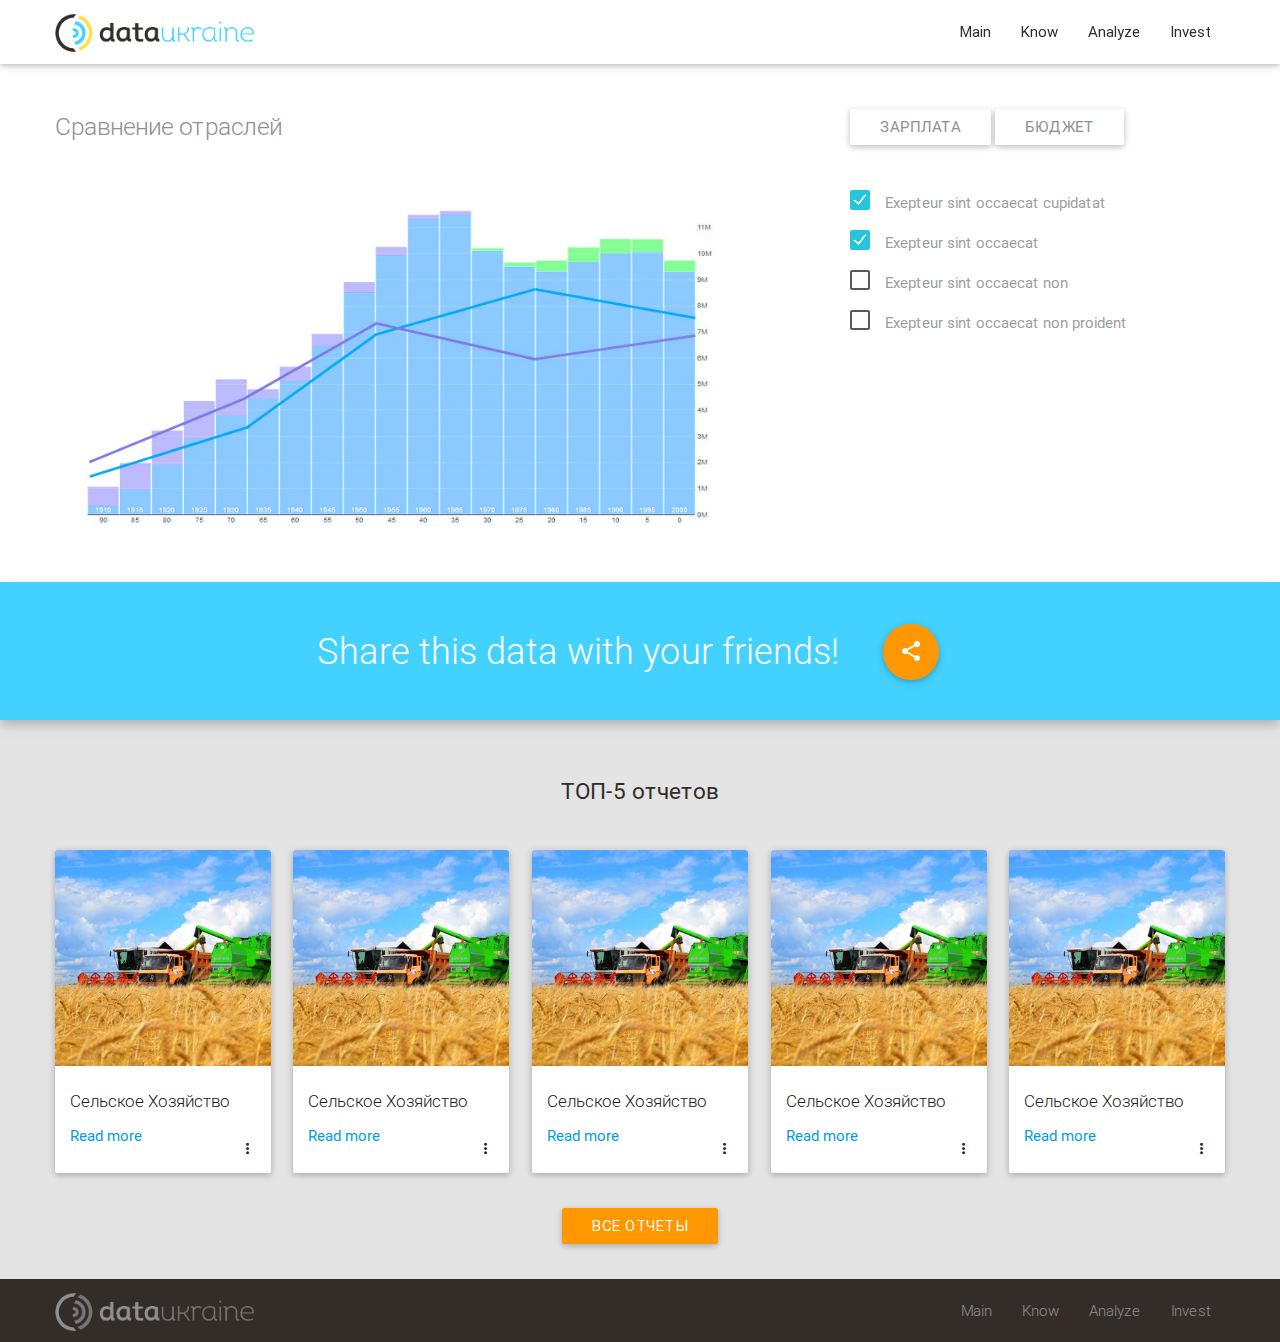
==== commit bfd4c802: "add animation to share buttons" ====
--- a/analyze.html
+++ b/analyze.html
@@ -79,23 +79,26 @@
       <div class="container">
         <div class="center">
           <h4 class="header light white-text">Share this data with your friends!</h4>
-          <ul class="sharing">
-            <li>
-              <a href="#" class="facebook"><i class="fa fa-facebook"></i></a>
-            </li>
-            <li>
-              <a href="#" class="vk"><i class="fa fa-vk"></i></a>
-            </li>
-            <li>
-              <a href="#" class="google"><i class="fa fa-google-plus"></i></a>
-            </li>
-            <li>
-              <a href="#" class="twitter"><i class="fa fa-twitter"></i></a>
-            </li>
-            <li>
-              <a href="#" class="youtube"><i class="fa fa-youtube-play"></i></a>
-            </li>
-          </ul>
+          <div class="btn-floating btn-large waves-effect waves-light orange toogle-btn"><i class="mdi-social-share"></i></div>
+          <div class="toogle-box">
+            <ul class="sharing">
+              <li>
+                <a href="#" class="facebook"><i class="fa fa-facebook"></i></a>
+              </li>
+              <li>
+                <a href="#" class="vk"><i class="fa fa-vk"></i></a>
+              </li>
+              <li>
+                <a href="#" class="google"><i class="fa fa-google-plus"></i></a>
+              </li>
+              <li>
+                <a href="#" class="twitter"><i class="fa fa-twitter"></i></a>
+              </li>
+              <li>
+                <a href="#" class="youtube"><i class="fa fa-youtube-play"></i></a>
+              </li>
+            </ul>
+          </div>
         </div>
       </div>
     </section>
--- a/css/style.css
+++ b/css/style.css
@@ -3382,13 +3382,18 @@
   box-shadow: none !important;
 }
 
-/* line 51, ../sass/style.scss */
+/* line 50, ../sass/style.scss */
+.toogle-box {
+  display: none;
+}
+
+/* line 52, ../sass/style.scss */
 .sharing {
   display: inline-block;
   margin: 0;
   padding: 0;
 }
-/* line 54, ../sass/style.scss */
+/* line 55, ../sass/style.scss */
 .sharing li {
   display: inline-block;
   width: 54px;
@@ -3397,7 +3402,7 @@
   text-align: center;
   vertical-align: middle;
 }
-/* line 61, ../sass/style.scss */
+/* line 62, ../sass/style.scss */
 .sharing li a {
   color: #332d2a;
   display: inline-block;
@@ -3411,39 +3416,39 @@
   -webkit-transition-duration: 0.25s;
   transition-duration: 0.25s;
 }
-/* line 68, ../sass/style.scss */
+/* line 69, ../sass/style.scss */
 .sharing li a.facebook {
   color: #004b99;
 }
-/* line 69, ../sass/style.scss */
+/* line 70, ../sass/style.scss */
 .sharing li a.vk {
   color: #0069b3;
 }
-/* line 70, ../sass/style.scss */
+/* line 71, ../sass/style.scss */
 .sharing li a.google {
   color: #df4104;
 }
-/* line 71, ../sass/style.scss */
+/* line 72, ../sass/style.scss */
 .sharing li a.twitter {
   color: #60a9de;
 }
-/* line 72, ../sass/style.scss */
+/* line 73, ../sass/style.scss */
 .sharing li a.youtube {
   color: #b6252c;
 }
-/* line 74, ../sass/style.scss */
+/* line 75, ../sass/style.scss */
 .sharing li:hover a {
-  -moz-transform: scale(1.5);
-  -ms-transform: scale(1.5);
-  -webkit-transform: scale(1.5);
-  transform: scale(1.5);
-}
-
-/* line 81, ../sass/style.scss */
+  -moz-transform: scale(1.25);
+  -ms-transform: scale(1.25);
+  -webkit-transform: scale(1.25);
+  transform: scale(1.25);
+}
+
+/* line 82, ../sass/style.scss */
 .share-section {
   position: relative;
 }
-/* line 83, ../sass/style.scss */
+/* line 84, ../sass/style.scss */
 .share-section .header {
   display: inline-block;
   margin: 0;
@@ -3451,11 +3456,30 @@
   line-height: 64px;
   vertical-align: middle;
 }
-/* line 84, ../sass/style.scss */
+/* line 85, ../sass/style.scss */
+.share-section .toogle-btn {
+  margin: 0 20px 0 40px;
+}
+/* line 86, ../sass/style.scss */
+.share-section .toogle-box {
+  display: inline-block;
+  vertical-align: middle;
+  overflow: hidden;
+  width: 0px;
+  -moz-transition: width 0.25s ease;
+  -o-transition: width 0.25s ease;
+  -webkit-transition: width 0.25s ease;
+  transition: width 0.25s ease;
+}
+/* line 89, ../sass/style.scss */
+.share-section .toogle-box.active {
+  width: 285px;
+}
+/* line 91, ../sass/style.scss */
 .share-section .sharing {
-  margin: 0 0 0 34px;
-}
-/* line 87, ../sass/style.scss */
+  width: 285px;
+}
+/* line 94, ../sass/style.scss */
 .share-section .sharing li a {
   background: #fff;
   border-radius: 50%;
@@ -3463,13 +3487,13 @@
   -webkit-box-shadow: rgba(128, 128, 128, 0.5) 0 3px 5px 0px;
   box-shadow: rgba(128, 128, 128, 0.5) 0 3px 5px 0px;
 }
-/* line 93, ../sass/style.scss */
+/* line 100, ../sass/style.scss */
 .share-section .sharing li:hover a {
   background: orange;
   color: #fff;
 }
 
-/* line 103, ../sass/style.scss */
+/* line 110, ../sass/style.scss */
 .fixed {
   position: fixed;
   top: 0;
@@ -3478,73 +3502,73 @@
   z-index: 9000;
 }
 
-/* line 104, ../sass/style.scss */
+/* line 111, ../sass/style.scss */
 .drop {
   display: none;
 }
 
-/* line 105, ../sass/style.scss */
+/* line 112, ../sass/style.scss */
 .drop-button {
   cursor: pointer;
 }
-/* line 107, ../sass/style.scss */
+/* line 114, ../sass/style.scss */
 .drop-button i {
   font-size: 1.25em;
   vertical-align: bottom;
   display: inline-block;
 }
 
-/* line 109, ../sass/style.scss */
+/* line 116, ../sass/style.scss */
 .row.no-margin {
   margin-bottom: 0;
 }
 
 /**** HEADER ****/
-/* line 113, ../sass/style.scss */
+/* line 120, ../sass/style.scss */
 header nav {
   -moz-transition: background 0.5s ease;
   -o-transition: background 0.5s ease;
   -webkit-transition: background 0.5s ease;
   transition: background 0.5s ease;
 }
-/* line 114, ../sass/style.scss */
+/* line 121, ../sass/style.scss */
 header nav a {
   color: #332d2a;
 }
-/* line 117, ../sass/style.scss */
+/* line 124, ../sass/style.scss */
 header nav.transparent {
   /*a {color: white;}*/
 }
 
-/* line 122, ../sass/style.scss */
+/* line 129, ../sass/style.scss */
 .brand-logo img, .footer-logo img {
   max-width: 200px;
   padding: 14px 0;
 }
 
 /**** PAGE ****/
-/* line 125, ../sass/style.scss */
+/* line 132, ../sass/style.scss */
 .section-title {
   font-size: 1.5rem;
 }
 
-/* line 127, ../sass/style.scss */
+/* line 134, ../sass/style.scss */
 .items-grid .item {
   padding: 1px;
   margin: 0;
 }
-/* line 128, ../sass/style.scss */
+/* line 135, ../sass/style.scss */
 .items-grid .item a {
   position: relative;
   display: block;
 }
-/* line 132, ../sass/style.scss */
+/* line 139, ../sass/style.scss */
 .items-grid .item .square {
   width: 100%;
   height: auto;
   vertical-align: bottom;
 }
-/* line 133, ../sass/style.scss */
+/* line 140, ../sass/style.scss */
 .items-grid .item .wrapper {
   position: absolute;
   top: 0;
@@ -3559,102 +3583,102 @@
   -webkit-transition: background 0.5s ease;
   transition: background 0.5s ease;
 }
-/* line 137, ../sass/style.scss */
+/* line 144, ../sass/style.scss */
 .items-grid .item .wrapper:before {
   content: '';
   display: inline-block;
   height: 100%;
   vertical-align: middle;
 }
-/* line 145, ../sass/style.scss */
+/* line 152, ../sass/style.scss */
 .items-grid .item .wrapper .content {
   padding: 17px;
   display: inline-block;
   vertical-align: middle;
   margin-left: -0.35em;
 }
-/* line 152, ../sass/style.scss */
+/* line 159, ../sass/style.scss */
 .items-grid .item .wrapper .title {
   text-transform: uppercase;
   color: #332d2a;
 }
-/* line 153, ../sass/style.scss */
+/* line 160, ../sass/style.scss */
 .items-grid .item .wrapper .value {
   font-size: 2.5rem;
   color: #332d2a;
 }
-/* line 154, ../sass/style.scss */
+/* line 161, ../sass/style.scss */
 .items-grid .item .wrapper:hover {
   background: #332d2a !important;
 }
-/* line 156, ../sass/style.scss */
+/* line 163, ../sass/style.scss */
 .items-grid .item .wrapper:hover .title, .items-grid .item .wrapper:hover .value {
   color: #fff;
 }
-/* line 161, ../sass/style.scss */
+/* line 168, ../sass/style.scss */
 .items-grid.items-col .item {
   padding: 0 0.75rem;
 }
 
-/* line 165, ../sass/style.scss */
+/* line 172, ../sass/style.scss */
 .grid-5 .item {
   width: 20%;
   float: left;
 }
 
-/* line 172, ../sass/style.scss */
+/* line 179, ../sass/style.scss */
 .greed-green .item .wrapper {
   background: #fff54e;
 }
-/* line 173, ../sass/style.scss */
+/* line 180, ../sass/style.scss */
 .greed-green .item:nth-child(1) .wrapper {
   background: #5da30f;
 }
-/* line 174, ../sass/style.scss */
+/* line 181, ../sass/style.scss */
 .greed-green .item:nth-child(2) .wrapper {
   background: #70be1a;
 }
-/* line 175, ../sass/style.scss */
+/* line 182, ../sass/style.scss */
 .greed-green .item:nth-child(3) .wrapper {
   background: #7fcd2b;
 }
-/* line 176, ../sass/style.scss */
+/* line 183, ../sass/style.scss */
 .greed-green .item:nth-child(4) .wrapper {
   background: #8ce42e;
 }
-/* line 177, ../sass/style.scss */
+/* line 184, ../sass/style.scss */
 .greed-green .item:nth-child(5) .wrapper {
   background: #8ce42e;
 }
-/* line 178, ../sass/style.scss */
+/* line 185, ../sass/style.scss */
 .greed-green .item:nth-child(6) .wrapper {
   background: #a4e95a;
 }
-/* line 179, ../sass/style.scss */
+/* line 186, ../sass/style.scss */
 .greed-green .item:nth-child(7) .wrapper {
   background: #c2e95a;
 }
-/* line 180, ../sass/style.scss */
+/* line 187, ../sass/style.scss */
 .greed-green .item:nth-child(8) .wrapper {
   background: #cce959;
 }
-/* line 181, ../sass/style.scss */
+/* line 188, ../sass/style.scss */
 .greed-green .item:nth-child(9) .wrapper {
   background: #e7e958;
 }
-/* line 182, ../sass/style.scss */
+/* line 189, ../sass/style.scss */
 .greed-green .item:nth-child(10) .wrapper {
   background: #fff54e;
 }
 
-/* line 185, ../sass/style.scss */
+/* line 192, ../sass/style.scss */
 .cta-container {
   background-image: url("../images/background1.jpg");
   background-repeat: no-repeat;
   background-position: center;
   background-size: cover;
 }
-/* line 190, ../sass/style.scss */
+/* line 197, ../sass/style.scss */
 .cta-container .wrapper {
   padding: 30px 0;
   overflow: hidden;
@@ -3662,45 +3686,45 @@
   background-color: rgba(71, 209, 255, 0.55);
 }
 
-/* line 193, ../sass/style.scss */
+/* line 200, ../sass/style.scss */
 .section .heading {
   padding: 30px 0;
 }
-/* line 195, ../sass/style.scss */
+/* line 202, ../sass/style.scss */
 .section .heading .header {
   margin: 0;
   line-height: 36px;
 }
 
-/* line 199, ../sass/style.scss */
+/* line 206, ../sass/style.scss */
 .card .card-title {
   font-size: 17px;
   line-height: 1;
 }
-/* line 200, ../sass/style.scss */
+/* line 207, ../sass/style.scss */
 .card .card-content {
   padding: 5px 15px 10px 15px;
 }
 
-/* line 202, ../sass/style.scss */
+/* line 209, ../sass/style.scss */
 .page-header {
   padding-top: 40px;
 }
-/* line 204, ../sass/style.scss */
+/* line 211, ../sass/style.scss */
 .page-header .page-title {
   font-size: 2em;
   margin: 0;
   padding: 0;
   line-height: 40px;
 }
-/* line 205, ../sass/style.scss */
+/* line 212, ../sass/style.scss */
 .page-header .action {
   float: right;
   text-align: right;
   line-height: 40px;
 }
 
-/* line 210, ../sass/style.scss */
+/* line 217, ../sass/style.scss */
 .card-image img {
   opacity: 1;
   -moz-transition: opacity 0.25s ease;
@@ -3708,30 +3732,30 @@
   -webkit-transition: opacity 0.25s ease;
   transition: opacity 0.25s ease;
 }
-/* line 211, ../sass/style.scss */
+/* line 218, ../sass/style.scss */
 .card-image img:hover {
   opacity: 0.8;
 }
 
-/* line 215, ../sass/style.scss */
+/* line 222, ../sass/style.scss */
 .pagination li, .pagination li i {
   line-height: 30px;
 }
-/* line 216, ../sass/style.scss */
+/* line 223, ../sass/style.scss */
 .pagination li.active {
   background-color: #ffe04a;
 }
 
 /*** REPORT PAGE ***/
-/* line 222, ../sass/style.scss */
+/* line 229, ../sass/style.scss */
 .report {
   padding: 30px 0;
 }
-/* line 225, ../sass/style.scss */
+/* line 232, ../sass/style.scss */
 .report .head .head-wrapper {
   position: relative;
 }
-/* line 227, ../sass/style.scss */
+/* line 234, ../sass/style.scss */
 .report .head .head-wrapper .share {
   position: absolute;
   left: 0;
@@ -3742,35 +3766,35 @@
   width: 100%;
   border: 1px solid #e4e4e4;
 }
-/* line 231, ../sass/style.scss */
+/* line 238, ../sass/style.scss */
 .report .head .head-wrapper .share li {
   width: 40px;
 }
-/* line 232, ../sass/style.scss */
+/* line 239, ../sass/style.scss */
 .report .head .head-wrapper .share a {
   color: #909090;
 }
-/* line 234, ../sass/style.scss */
+/* line 241, ../sass/style.scss */
 .report .head .head-wrapper .share a.facebook:hover {
   color: #004b99;
 }
-/* line 235, ../sass/style.scss */
+/* line 242, ../sass/style.scss */
 .report .head .head-wrapper .share a.vk:hover {
   color: #0069b3;
 }
-/* line 236, ../sass/style.scss */
+/* line 243, ../sass/style.scss */
 .report .head .head-wrapper .share a.google:hover {
   color: #df4104;
 }
-/* line 237, ../sass/style.scss */
+/* line 244, ../sass/style.scss */
 .report .head .head-wrapper .share a.twitter:hover {
   color: #60a9de;
 }
-/* line 238, ../sass/style.scss */
+/* line 245, ../sass/style.scss */
 .report .head .head-wrapper .share a.youtube:hover {
   color: #b6252c;
 }
-/* line 241, ../sass/style.scss */
+/* line 248, ../sass/style.scss */
 .report .head .head-wrapper .cart {
   display: block;
   position: absolute;
@@ -3790,46 +3814,46 @@
   -webkit-transition: background-color 0.25s ease;
   transition: background-color 0.25s ease;
 }
-/* line 249, ../sass/style.scss */
+/* line 256, ../sass/style.scss */
 .report .head .head-wrapper .cart.download {
   background-color: green;
 }
-/* line 250, ../sass/style.scss */
+/* line 257, ../sass/style.scss */
 .report .head .head-wrapper .cart:hover {
   background-color: #43d1ff;
 }
-/* line 255, ../sass/style.scss */
+/* line 262, ../sass/style.scss */
 .report .head .head-image {
   position: relative;
   z-index: 1;
 }
-/* line 257, ../sass/style.scss */
+/* line 264, ../sass/style.scss */
 .report .head .head-image img {
   max-width: 100%;
   height: auto;
   vertical-align: bottom;
 }
-/* line 259, ../sass/style.scss */
+/* line 266, ../sass/style.scss */
 .report .head .head-title {
   font-size: 2rem;
   line-height: 2rem;
 }
-/* line 260, ../sass/style.scss */
+/* line 267, ../sass/style.scss */
 .report .head .head-content {
   padding-bottom: 80px;
 }
-/* line 262, ../sass/style.scss */
+/* line 269, ../sass/style.scss */
 .report .head .head-content .price {
   color: #43d1ff;
   font-size: 4rem;
 }
-/* line 265, ../sass/style.scss */
+/* line 272, ../sass/style.scss */
 .report .chart-container img {
   max-width: 100%;
 }
 
 /******* LOGIN PAGE *******/
-/* line 269, ../sass/style.scss */
+/* line 276, ../sass/style.scss */
 body.fixed {
   position: absolute;
   top: 0;
@@ -3839,7 +3863,7 @@
   overflow: hidden;
 }
 
-/* line 270, ../sass/style.scss */
+/* line 277, ../sass/style.scss */
 #login-banner {
   position: fixed;
   z-index: 0;
@@ -3854,104 +3878,104 @@
   background-size: cover;
 }
 
-/* line 277, ../sass/style.scss */
+/* line 284, ../sass/style.scss */
 .login-section {
   position: relative;
   z-index: 1;
   margin-top: 50px;
 }
 
-/* line 278, ../sass/style.scss */
+/* line 285, ../sass/style.scss */
 .logo-text {
   font-size: 1.5em;
   padding: 1em 0;
 }
 
-/* line 279, ../sass/style.scss */
+/* line 286, ../sass/style.scss */
 .login-wrapper {
   background-color: white;
   padding: 34px;
 }
-/* line 282, ../sass/style.scss */
+/* line 289, ../sass/style.scss */
 .login-wrapper .link {
   font-size: 12px;
 }
 
 /**** FOOTER ****/
-/* line 286, ../sass/style.scss */
+/* line 293, ../sass/style.scss */
 footer.page-footer {
   padding-top: 0;
   margin-top: 0;
 }
-/* line 289, ../sass/style.scss */
+/* line 296, ../sass/style.scss */
 footer.page-footer .footer-copyright {
   background-color: #332d2a;
   height: 63px;
   line-height: 63px;
 }
-/* line 290, ../sass/style.scss */
+/* line 297, ../sass/style.scss */
 footer.page-footer .footer-nav {
   box-shadow: none !important;
   background: transparent;
 }
-/* line 291, ../sass/style.scss */
+/* line 298, ../sass/style.scss */
 footer.page-footer a {
   color: #909090;
 }
 
 /**** RESPONSE ****/
 @media screen and (min-width: 600px) {
-  /* line 298, ../sass/style.scss */
+  /* line 305, ../sass/style.scss */
   .report .head-wrapper {
     -moz-box-shadow: rgba(100, 100, 100, 0.5) 0 1px 3px 0;
     -webkit-box-shadow: rgba(100, 100, 100, 0.5) 0 1px 3px 0;
     box-shadow: rgba(100, 100, 100, 0.5) 0 1px 3px 0;
   }
-  /* line 300, ../sass/style.scss */
+  /* line 307, ../sass/style.scss */
   .report .head-wrapper .share {
     border-width: 1px 0 0 0;
   }
 }
 @media screen and (max-width: 992px) {
-  /* line 307, ../sass/style.scss */
+  /* line 314, ../sass/style.scss */
   .grid-5 .item {
     width: 25%;
     float: left;
   }
 }
 @media screen and (max-width: 767px) {
-  /* line 312, ../sass/style.scss */
+  /* line 319, ../sass/style.scss */
   .grid-5 .item {
     width: 33.33%;
     float: left;
   }
 }
 @media screen and (max-width: 600px) {
-  /* line 317, ../sass/style.scss */
+  /* line 324, ../sass/style.scss */
   .grid-5 .item {
     width: 50%;
     float: left;
   }
 }
 @media screen and (max-width: 480px) {
-  /* line 322, ../sass/style.scss */
+  /* line 329, ../sass/style.scss */
   .grid-5 .item {
     width: 50%;
     float: left;
   }
 
-  /* line 324, ../sass/style.scss */
+  /* line 331, ../sass/style.scss */
   .brand-logo {
     right: 50%;
   }
 
-  /* line 325, ../sass/style.scss */
+  /* line 332, ../sass/style.scss */
   .brand-logo img, .footer-logo img {
     max-width: 150px;
   }
 }
 @media screen and (max-width: 400px) {
-  /* line 329, ../sass/style.scss */
+  /* line 336, ../sass/style.scss */
   .grid-5 .item {
     width: 100%;
     float: none;
